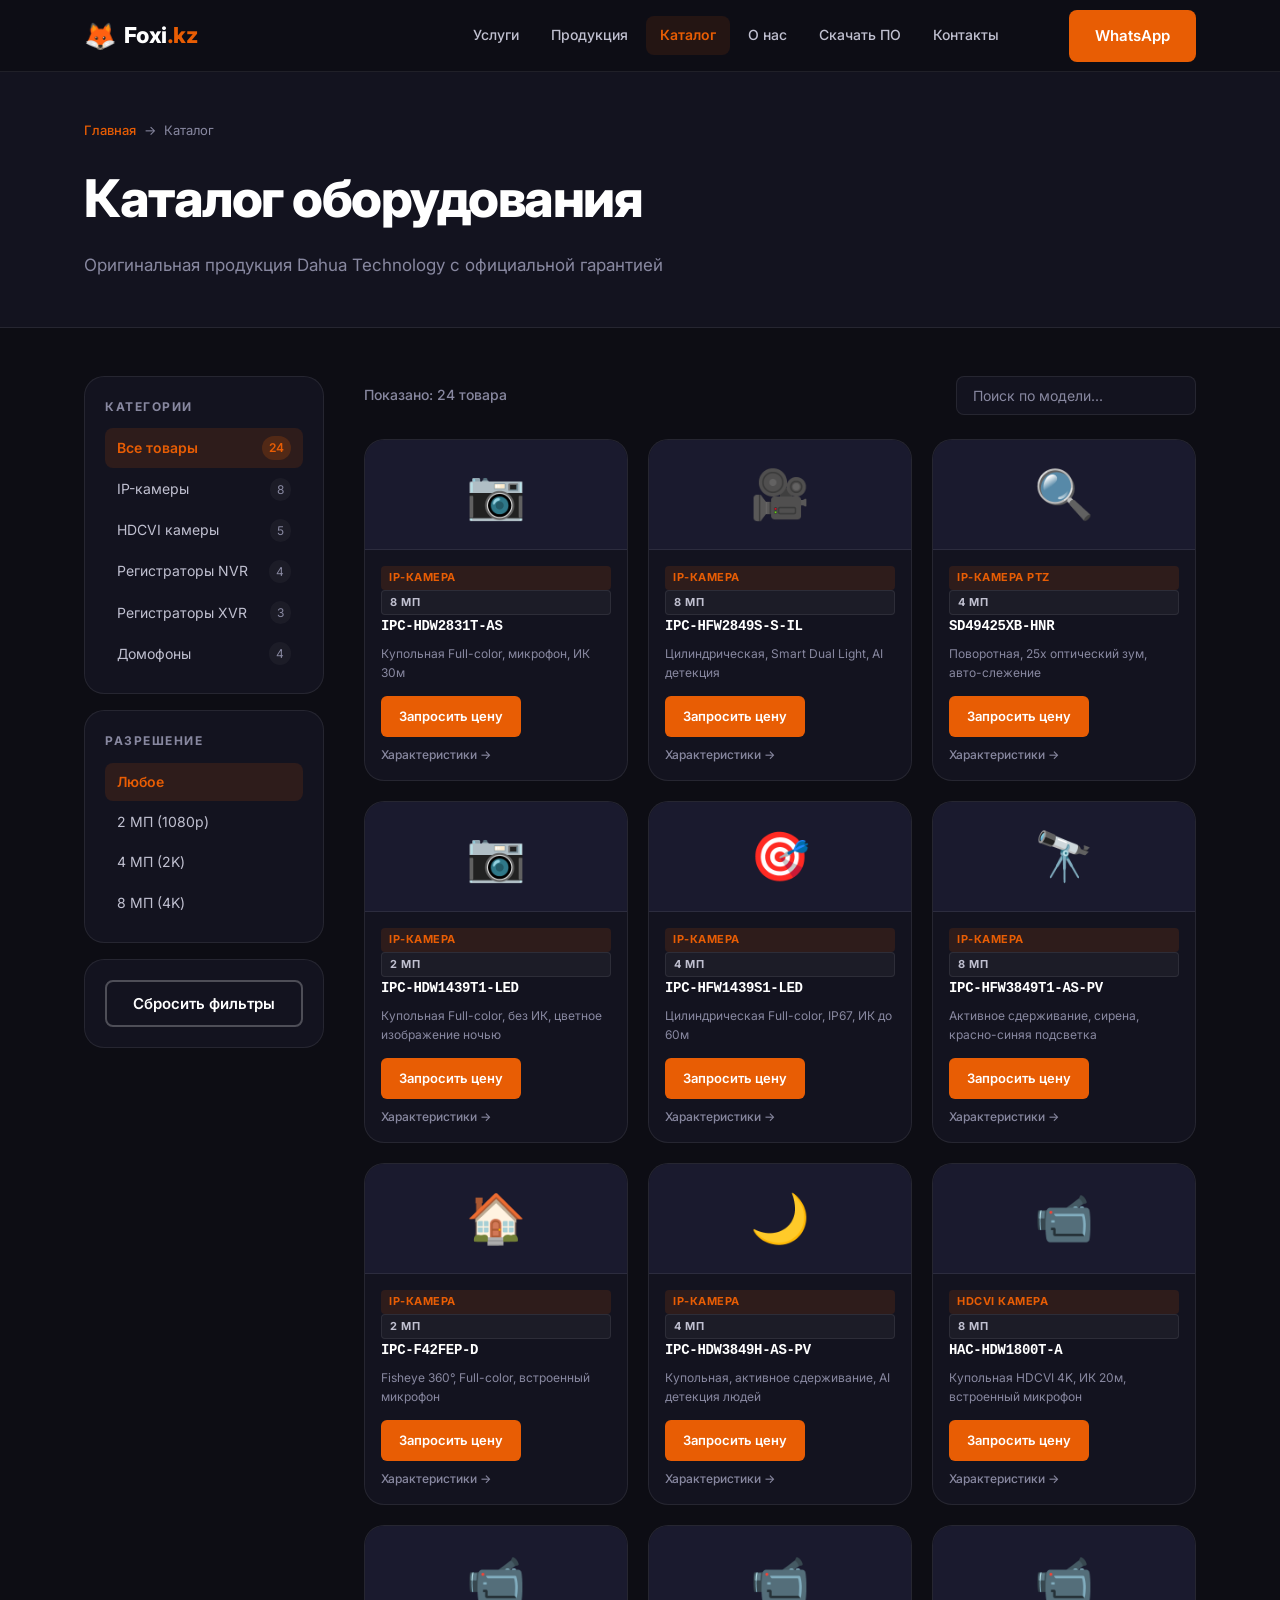
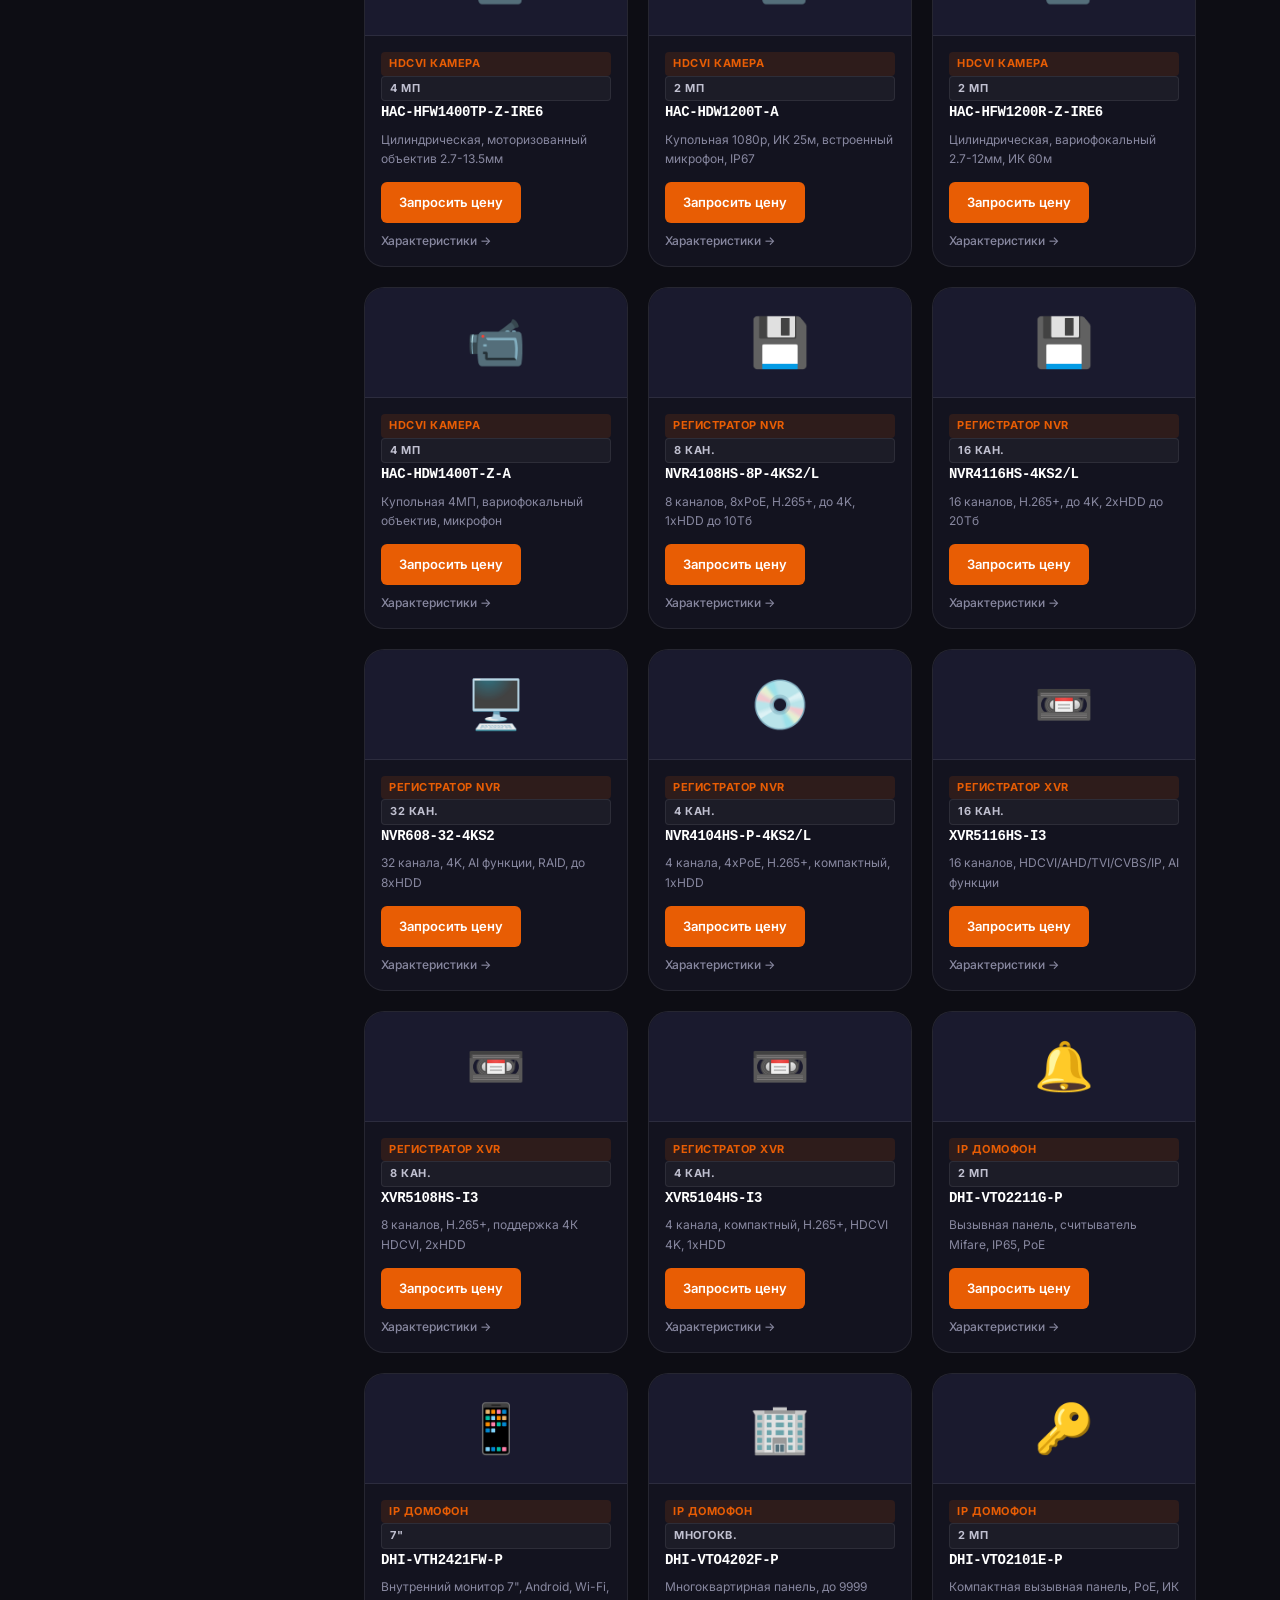
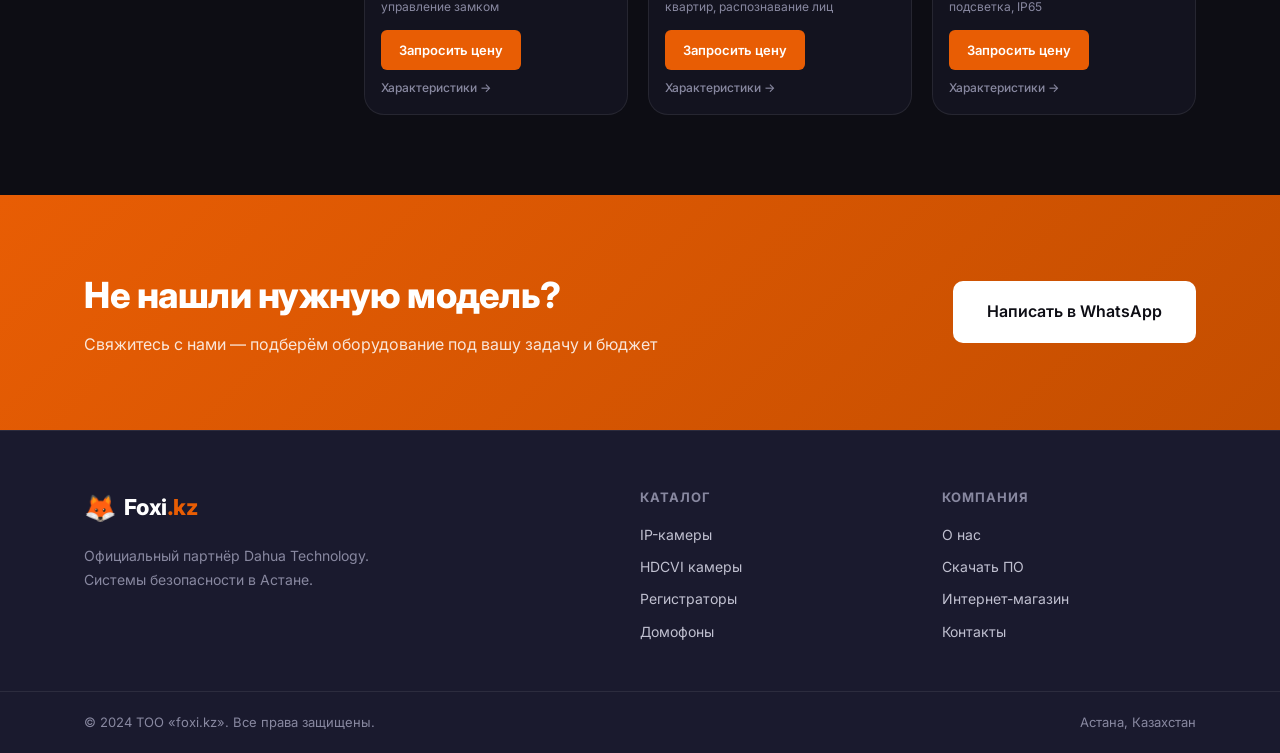
==== catalog.html @ 6236dc75 "Add catalog page with filters and search" ====
<!DOCTYPE html>
<html lang="ru">
<head>
  <meta charset="UTF-8" />
  <meta name="viewport" content="width=device-width, initial-scale=1.0" />
  <title>Каталог товаров — Foxi.kz</title>
  <meta name="description" content="Каталог оборудования Dahua: IP-камеры, видеорегистраторы, домофоны, аксессуары. Официальный партнёр в Астане." />
  <link rel="stylesheet" href="style.css" />
  <link rel="stylesheet" href="catalog.css" />
  <link rel="preconnect" href="https://fonts.googleapis.com" />
  <link href="https://fonts.googleapis.com/css2?family=Inter:wght@400;500;600;700;800&display=swap" rel="stylesheet" />
</head>
<body>

  <!-- HEADER -->
  <header class="header scrolled" id="header">
    <div class="container header__inner">
      <a href="index.html" class="logo">
        <span class="logo__icon">🦊</span>
        <span class="logo__text">Foxi<span>.kz</span></span>
      </a>
      <nav class="nav" id="nav">
        <a href="index.html#services">Услуги</a>
        <a href="index.html#products">Продукция</a>
        <a href="catalog.html" class="nav__catalog nav__active">Каталог</a>
        <a href="index.html#about">О нас</a>
        <a href="index.html#software">Скачать ПО</a>
        <a href="index.html#contacts">Контакты</a>
      </nav>
      <a href="https://wa.me/77000000000" class="btn btn--primary header__cta" target="_blank">WhatsApp</a>
      <button class="burger" id="burger" aria-label="Меню">
        <span></span><span></span><span></span>
      </button>
    </div>
  </header>

  <!-- PAGE HERO -->
  <section class="page-hero">
    <div class="container">
      <div class="breadcrumb">
        <a href="index.html">Главная</a>
        <span>→</span>
        <span>Каталог</span>
      </div>
      <h1>Каталог оборудования</h1>
      <p>Оригинальная продукция Dahua Technology с официальной гарантией</p>
    </div>
  </section>

  <!-- CATALOG -->
  <section class="catalog-section">
    <div class="container catalog-layout">

      <!-- SIDEBAR FILTERS -->
      <aside class="catalog-sidebar">
        <div class="filter-block">
          <h3>Категории</h3>
          <ul class="filter-list" id="categoryFilter">
            <li class="filter-item active" data-filter="all">Все товары <span>24</span></li>
            <li class="filter-item" data-filter="ip-camera">IP-камеры <span>8</span></li>
            <li class="filter-item" data-filter="hdcvi-camera">HDCVI камеры <span>5</span></li>
            <li class="filter-item" data-filter="nvr">Регистраторы NVR <span>4</span></li>
            <li class="filter-item" data-filter="xvr">Регистраторы XVR <span>3</span></li>
            <li class="filter-item" data-filter="intercom">Домофоны <span>4</span></li>
          </ul>
        </div>
        <div class="filter-block">
          <h3>Разрешение</h3>
          <ul class="filter-list" id="resFilter">
            <li class="filter-item active" data-res="all">Любое</li>
            <li class="filter-item" data-res="2mp">2 МП (1080p)</li>
            <li class="filter-item" data-res="4mp">4 МП (2K)</li>
            <li class="filter-item" data-res="8mp">8 МП (4K)</li>
          </ul>
        </div>
        <div class="filter-block">
          <button class="btn btn--outline btn--full" id="resetFilters">Сбросить фильтры</button>
        </div>
      </aside>

      <!-- PRODUCTS -->
      <div class="catalog-main">
        <div class="catalog-toolbar">
          <span class="catalog-count" id="catalogCount">Показано: 24 товара</span>
          <div class="catalog-search">
            <input type="text" id="searchInput" placeholder="Поиск по модели..." />
          </div>
        </div>

        <div class="catalog-grid" id="catalogGrid">

          <!-- IP CAMERAS -->
          <div class="cat-card" data-category="ip-camera" data-res="8mp">
            <div class="cat-card__img">📷</div>
            <div class="cat-card__body">
              <span class="cat-card__tag">IP-камера</span>
              <span class="cat-card__res">8 МП</span>
              <h4>IPC-HDW2831T-AS</h4>
              <p>Купольная Full-color, микрофон, ИК 30м</p>
              <div class="cat-card__footer">
                <a href="index.html#contacts" class="btn btn--sm btn--primary">Запросить цену</a>
                <a href="https://www.dahuasecurity.com" target="_blank" class="cat-card__spec">Характеристики →</a>
              </div>
            </div>
          </div>

          <div class="cat-card" data-category="ip-camera" data-res="8mp">
            <div class="cat-card__img">🎥</div>
            <div class="cat-card__body">
              <span class="cat-card__tag">IP-камера</span>
              <span class="cat-card__res">8 МП</span>
              <h4>IPC-HFW2849S-S-IL</h4>
              <p>Цилиндрическая, Smart Dual Light, AI детекция</p>
              <div class="cat-card__footer">
                <a href="index.html#contacts" class="btn btn--sm btn--primary">Запросить цену</a>
                <a href="https://www.dahuasecurity.com" target="_blank" class="cat-card__spec">Характеристики →</a>
              </div>
            </div>
          </div>

          <div class="cat-card" data-category="ip-camera" data-res="4mp">
            <div class="cat-card__img">🔍</div>
            <div class="cat-card__body">
              <span class="cat-card__tag">IP-камера PTZ</span>
              <span class="cat-card__res">4 МП</span>
              <h4>SD49425XB-HNR</h4>
              <p>Поворотная, 25x оптический зум, авто-слежение</p>
              <div class="cat-card__footer">
                <a href="index.html#contacts" class="btn btn--sm btn--primary">Запросить цену</a>
                <a href="https://www.dahuasecurity.com" target="_blank" class="cat-card__spec">Характеристики →</a>
              </div>
            </div>
          </div>

          <div class="cat-card" data-category="ip-camera" data-res="2mp">
            <div class="cat-card__img">📷</div>
            <div class="cat-card__body">
              <span class="cat-card__tag">IP-камера</span>
              <span class="cat-card__res">2 МП</span>
              <h4>IPC-HDW1439T1-LED</h4>
              <p>Купольная Full-color, без ИК, цветное изображение ночью</p>
              <div class="cat-card__footer">
                <a href="index.html#contacts" class="btn btn--sm btn--primary">Запросить цену</a>
                <a href="https://www.dahuasecurity.com" target="_blank" class="cat-card__spec">Характеристики →</a>
              </div>
            </div>
          </div>

          <div class="cat-card" data-category="ip-camera" data-res="4mp">
            <div class="cat-card__img">🎯</div>
            <div class="cat-card__body">
              <span class="cat-card__tag">IP-камера</span>
              <span class="cat-card__res">4 МП</span>
              <h4>IPC-HFW1439S1-LED</h4>
              <p>Цилиндрическая Full-color, IP67, ИК до 60м</p>
              <div class="cat-card__footer">
                <a href="index.html#contacts" class="btn btn--sm btn--primary">Запросить цену</a>
                <a href="https://www.dahuasecurity.com" target="_blank" class="cat-card__spec">Характеристики →</a>
              </div>
            </div>
          </div>

          <div class="cat-card" data-category="ip-camera" data-res="8mp">
            <div class="cat-card__img">🔭</div>
            <div class="cat-card__body">
              <span class="cat-card__tag">IP-камера</span>
              <span class="cat-card__res">8 МП</span>
              <h4>IPC-HFW3849T1-AS-PV</h4>
              <p>Активное сдерживание, сирена, красно-синяя подсветка</p>
              <div class="cat-card__footer">
                <a href="index.html#contacts" class="btn btn--sm btn--primary">Запросить цену</a>
                <a href="https://www.dahuasecurity.com" target="_blank" class="cat-card__spec">Характеристики →</a>
              </div>
            </div>
          </div>

          <div class="cat-card" data-category="ip-camera" data-res="2mp">
            <div class="cat-card__img">🏠</div>
            <div class="cat-card__body">
              <span class="cat-card__tag">IP-камера</span>
              <span class="cat-card__res">2 МП</span>
              <h4>IPC-F42FEP-D</h4>
              <p>Fisheye 360°, Full-color, встроенный микрофон</p>
              <div class="cat-card__footer">
                <a href="index.html#contacts" class="btn btn--sm btn--primary">Запросить цену</a>
                <a href="https://www.dahuasecurity.com" target="_blank" class="cat-card__spec">Характеристики →</a>
              </div>
            </div>
          </div>

          <div class="cat-card" data-category="ip-camera" data-res="4mp">
            <div class="cat-card__img">🌙</div>
            <div class="cat-card__body">
              <span class="cat-card__tag">IP-камера</span>
              <span class="cat-card__res">4 МП</span>
              <h4>IPC-HDW3849H-AS-PV</h4>
              <p>Купольная, активное сдерживание, AI детекция людей</p>
              <div class="cat-card__footer">
                <a href="index.html#contacts" class="btn btn--sm btn--primary">Запросить цену</a>
                <a href="https://www.dahuasecurity.com" target="_blank" class="cat-card__spec">Характеристики →</a>
              </div>
            </div>
          </div>

          <!-- HDCVI CAMERAS -->
          <div class="cat-card" data-category="hdcvi-camera" data-res="8mp">
            <div class="cat-card__img">📹</div>
            <div class="cat-card__body">
              <span class="cat-card__tag">HDCVI камера</span>
              <span class="cat-card__res">8 МП</span>
              <h4>HAC-HDW1800T-A</h4>
              <p>Купольная HDCVI 4K, ИК 20м, встроенный микрофон</p>
              <div class="cat-card__footer">
                <a href="index.html#contacts" class="btn btn--sm btn--primary">Запросить цену</a>
                <a href="https://www.dahuasecurity.com" target="_blank" class="cat-card__spec">Характеристики →</a>
              </div>
            </div>
          </div>

          <div class="cat-card" data-category="hdcvi-camera" data-res="4mp">
            <div class="cat-card__img">📹</div>
            <div class="cat-card__body">
              <span class="cat-card__tag">HDCVI камера</span>
              <span class="cat-card__res">4 МП</span>
              <h4>HAC-HFW1400TP-Z-IRE6</h4>
              <p>Цилиндрическая, моторизованный объектив 2.7-13.5мм</p>
              <div class="cat-card__footer">
                <a href="index.html#contacts" class="btn btn--sm btn--primary">Запросить цену</a>
                <a href="https://www.dahuasecurity.com" target="_blank" class="cat-card__spec">Характеристики →</a>
              </div>
            </div>
          </div>

          <div class="cat-card" data-category="hdcvi-camera" data-res="2mp">
            <div class="cat-card__img">📹</div>
            <div class="cat-card__body">
              <span class="cat-card__tag">HDCVI камера</span>
              <span class="cat-card__res">2 МП</span>
              <h4>HAC-HDW1200T-A</h4>
              <p>Купольная 1080p, ИК 25м, встроенный микрофон, IP67</p>
              <div class="cat-card__footer">
                <a href="index.html#contacts" class="btn btn--sm btn--primary">Запросить цену</a>
                <a href="https://www.dahuasecurity.com" target="_blank" class="cat-card__spec">Характеристики →</a>
              </div>
            </div>
          </div>

          <div class="cat-card" data-category="hdcvi-camera" data-res="2mp">
            <div class="cat-card__img">📹</div>
            <div class="cat-card__body">
              <span class="cat-card__tag">HDCVI камера</span>
              <span class="cat-card__res">2 МП</span>
              <h4>HAC-HFW1200R-Z-IRE6</h4>
              <p>Цилиндрическая, вариофокальный 2.7-12мм, ИК 60м</p>
              <div class="cat-card__footer">
                <a href="index.html#contacts" class="btn btn--sm btn--primary">Запросить цену</a>
                <a href="https://www.dahuasecurity.com" target="_blank" class="cat-card__spec">Характеристики →</a>
              </div>
            </div>
          </div>

          <div class="cat-card" data-category="hdcvi-camera" data-res="4mp">
            <div class="cat-card__img">📹</div>
            <div class="cat-card__body">
              <span class="cat-card__tag">HDCVI камера</span>
              <span class="cat-card__res">4 МП</span>
              <h4>HAC-HDW1400T-Z-A</h4>
              <p>Купольная 4МП, вариофокальный объектив, микрофон</p>
              <div class="cat-card__footer">
                <a href="index.html#contacts" class="btn btn--sm btn--primary">Запросить цену</a>
                <a href="https://www.dahuasecurity.com" target="_blank" class="cat-card__spec">Характеристики →</a>
              </div>
            </div>
          </div>

          <!-- NVR -->
          <div class="cat-card" data-category="nvr" data-res="all">
            <div class="cat-card__img">💾</div>
            <div class="cat-card__body">
              <span class="cat-card__tag">Регистратор NVR</span>
              <span class="cat-card__res">8 кан.</span>
              <h4>NVR4108HS-8P-4KS2/L</h4>
              <p>8 каналов, 8xPoE, H.265+, до 4K, 1xHDD до 10Тб</p>
              <div class="cat-card__footer">
                <a href="index.html#contacts" class="btn btn--sm btn--primary">Запросить цену</a>
                <a href="https://www.dahuasecurity.com" target="_blank" class="cat-card__spec">Характеристики →</a>
              </div>
            </div>
          </div>

          <div class="cat-card" data-category="nvr" data-res="all">
            <div class="cat-card__img">💾</div>
            <div class="cat-card__body">
              <span class="cat-card__tag">Регистратор NVR</span>
              <span class="cat-card__res">16 кан.</span>
              <h4>NVR4116HS-4KS2/L</h4>
              <p>16 каналов, H.265+, до 4K, 2xHDD до 20Тб</p>
              <div class="cat-card__footer">
                <a href="index.html#contacts" class="btn btn--sm btn--primary">Запросить цену</a>
                <a href="https://www.dahuasecurity.com" target="_blank" class="cat-card__spec">Характеристики →</a>
              </div>
            </div>
          </div>

          <div class="cat-card" data-category="nvr" data-res="all">
            <div class="cat-card__img">🖥️</div>
            <div class="cat-card__body">
              <span class="cat-card__tag">Регистратор NVR</span>
              <span class="cat-card__res">32 кан.</span>
              <h4>NVR608-32-4KS2</h4>
              <p>32 канала, 4K, AI функции, RAID, до 8xHDD</p>
              <div class="cat-card__footer">
                <a href="index.html#contacts" class="btn btn--sm btn--primary">Запросить цену</a>
                <a href="https://www.dahuasecurity.com" target="_blank" class="cat-card__spec">Характеристики →</a>
              </div>
            </div>
          </div>

          <div class="cat-card" data-category="nvr" data-res="all">
            <div class="cat-card__img">💿</div>
            <div class="cat-card__body">
              <span class="cat-card__tag">Регистратор NVR</span>
              <span class="cat-card__res">4 кан.</span>
              <h4>NVR4104HS-P-4KS2/L</h4>
              <p>4 канала, 4xPoE, H.265+, компактный, 1xHDD</p>
              <div class="cat-card__footer">
                <a href="index.html#contacts" class="btn btn--sm btn--primary">Запросить цену</a>
                <a href="https://www.dahuasecurity.com" target="_blank" class="cat-card__spec">Характеристики →</a>
              </div>
            </div>
          </div>

          <!-- XVR -->
          <div class="cat-card" data-category="xvr" data-res="all">
            <div class="cat-card__img">📼</div>
            <div class="cat-card__body">
              <span class="cat-card__tag">Регистратор XVR</span>
              <span class="cat-card__res">16 кан.</span>
              <h4>XVR5116HS-I3</h4>
              <p>16 каналов, HDCVI/AHD/TVI/CVBS/IP, AI функции</p>
              <div class="cat-card__footer">
                <a href="index.html#contacts" class="btn btn--sm btn--primary">Запросить цену</a>
                <a href="https://www.dahuasecurity.com" target="_blank" class="cat-card__spec">Характеристики →</a>
              </div>
            </div>
          </div>

          <div class="cat-card" data-category="xvr" data-res="all">
            <div class="cat-card__img">📼</div>
            <div class="cat-card__body">
              <span class="cat-card__tag">Регистратор XVR</span>
              <span class="cat-card__res">8 кан.</span>
              <h4>XVR5108HS-I3</h4>
              <p>8 каналов, H.265+, поддержка 4К HDCVI, 2xHDD</p>
              <div class="cat-card__footer">
                <a href="index.html#contacts" class="btn btn--sm btn--primary">Запросить цену</a>
                <a href="https://www.dahuasecurity.com" target="_blank" class="cat-card__spec">Характеристики →</a>
              </div>
            </div>
          </div>

          <div class="cat-card" data-category="xvr" data-res="all">
            <div class="cat-card__img">📼</div>
            <div class="cat-card__body">
              <span class="cat-card__tag">Регистратор XVR</span>
              <span class="cat-card__res">4 кан.</span>
              <h4>XVR5104HS-I3</h4>
              <p>4 канала, компактный, H.265+, HDCVI 4K, 1xHDD</p>
              <div class="cat-card__footer">
                <a href="index.html#contacts" class="btn btn--sm btn--primary">Запросить цену</a>
                <a href="https://www.dahuasecurity.com" target="_blank" class="cat-card__spec">Характеристики →</a>
              </div>
            </div>
          </div>

          <!-- INTERCOMS -->
          <div class="cat-card" data-category="intercom" data-res="all">
            <div class="cat-card__img">🔔</div>
            <div class="cat-card__body">
              <span class="cat-card__tag">IP Домофон</span>
              <span class="cat-card__res">2 МП</span>
              <h4>DHI-VTO2211G-P</h4>
              <p>Вызывная панель, считыватель Mifare, IP65, PoE</p>
              <div class="cat-card__footer">
                <a href="index.html#contacts" class="btn btn--sm btn--primary">Запросить цену</a>
                <a href="https://www.dahuasecurity.com" target="_blank" class="cat-card__spec">Характеристики →</a>
              </div>
            </div>
          </div>

          <div class="cat-card" data-category="intercom" data-res="all">
            <div class="cat-card__img">📱</div>
            <div class="cat-card__body">
              <span class="cat-card__tag">IP Домофон</span>
              <span class="cat-card__res">7"</span>
              <h4>DHI-VTH2421FW-P</h4>
              <p>Внутренний монитор 7", Android, Wi-Fi, управление замком</p>
              <div class="cat-card__footer">
                <a href="index.html#contacts" class="btn btn--sm btn--primary">Запросить цену</a>
                <a href="https://www.dahuasecurity.com" target="_blank" class="cat-card__spec">Характеристики →</a>
              </div>
            </div>
          </div>

          <div class="cat-card" data-category="intercom" data-res="all">
            <div class="cat-card__img">🏢</div>
            <div class="cat-card__body">
              <span class="cat-card__tag">IP Домофон</span>
              <span class="cat-card__res">Многокв.</span>
              <h4>DHI-VTO4202F-P</h4>
              <p>Многоквартирная панель, до 9999 квартир, распознавание лиц</p>
              <div class="cat-card__footer">
                <a href="index.html#contacts" class="btn btn--sm btn--primary">Запросить цену</a>
                <a href="https://www.dahuasecurity.com" target="_blank" class="cat-card__spec">Характеристики →</a>
              </div>
            </div>
          </div>

          <div class="cat-card" data-category="intercom" data-res="all">
            <div class="cat-card__img">🔑</div>
            <div class="cat-card__body">
              <span class="cat-card__tag">IP Домофон</span>
              <span class="cat-card__res">2 МП</span>
              <h4>DHI-VTO2101E-P</h4>
              <p>Компактная вызывная панель, PoE, ИК подсветка, IP65</p>
              <div class="cat-card__footer">
                <a href="index.html#contacts" class="btn btn--sm btn--primary">Запросить цену</a>
                <a href="https://www.dahuasecurity.com" target="_blank" class="cat-card__spec">Характеристики →</a>
              </div>
            </div>
          </div>

        </div>

        <!-- EMPTY STATE -->
        <div class="catalog-empty hidden" id="catalogEmpty">
          <div>🔍</div>
          <h3>Ничего не найдено</h3>
          <p>Попробуйте изменить фильтры или поисковый запрос</p>
          <button class="btn btn--outline" id="resetFilters2">Сбросить фильтры</button>
        </div>

      </div>
    </div>
  </section>

  <!-- CTA -->
  <section class="cta-banner">
    <div class="container cta-banner__inner">
      <div>
        <h2>Не нашли нужную модель?</h2>
        <p>Свяжитесь с нами — подберём оборудование под вашу задачу и бюджет</p>
      </div>
      <a href="https://wa.me/77000000000" target="_blank" class="btn btn--white btn--lg">Написать в WhatsApp</a>
    </div>
  </section>

  <!-- FOOTER -->
  <footer class="footer">
    <div class="container footer__inner">
      <div class="footer__brand">
        <a href="index.html" class="logo">
          <span class="logo__icon">🦊</span>
          <span class="logo__text">Foxi<span>.kz</span></span>
        </a>
        <p>Официальный партнёр Dahua Technology.<br />Системы безопасности в Астане.</p>
      </div>
      <div class="footer__links">
        <strong>Каталог</strong>
        <a href="catalog.html">IP-камеры</a>
        <a href="catalog.html">HDCVI камеры</a>
        <a href="catalog.html">Регистраторы</a>
        <a href="catalog.html">Домофоны</a>
      </div>
      <div class="footer__links">
        <strong>Компания</strong>
        <a href="index.html#about">О нас</a>
        <a href="index.html#software">Скачать ПО</a>
        <a href="https://foxy.kz" target="_blank">Интернет-магазин</a>
        <a href="index.html#contacts">Контакты</a>
      </div>
    </div>
    <div class="footer__bottom">
      <div class="container">
        <span>© 2024 ТОО «foxi.kz». Все права защищены.</span>
        <span>Астана, Казахстан</span>
      </div>
    </div>
  </footer>

  <script src="script.js"></script>
  <script src="catalog.js"></script>
</body>
</html>
---- style.css ----
/* ============================================
   FOXI.KZ — Modern Security Company Website
   ============================================ */

:root {
  --primary: #e85d04;
  --primary-dark: #c44e00;
  --primary-light: #ff7b2b;
  --dark: #0d0d14;
  --dark-2: #13131f;
  --dark-3: #1a1a2e;
  --dark-4: #222236;
  --gray-1: #8888a0;
  --gray-2: #c0c0d0;
  --white: #ffffff;
  --surface: rgba(255,255,255,0.04);
  --surface-hover: rgba(255,255,255,0.07);
  --border: rgba(255,255,255,0.08);
  --radius: 12px;
  --radius-lg: 20px;
  --shadow: 0 4px 24px rgba(0,0,0,0.4);
  --shadow-card: 0 2px 12px rgba(0,0,0,0.3);
  --transition: 0.25s ease;
  --font: 'Inter', -apple-system, BlinkMacSystemFont, sans-serif;
  --max-width: 1160px;
  --header-h: 72px;
}

*, *::before, *::after { box-sizing: border-box; margin: 0; padding: 0; }

html { scroll-behavior: smooth; font-size: 16px; }

body {
  font-family: var(--font);
  background: var(--dark);
  color: var(--white);
  line-height: 1.6;
  -webkit-font-smoothing: antialiased;
}

a { color: inherit; text-decoration: none; }
img { max-width: 100%; display: block; }
ul { list-style: none; }
input, textarea, select, button { font-family: inherit; }

.container {
  max-width: var(--max-width);
  margin: 0 auto;
  padding: 0 24px;
}

.hidden { display: none !important; }

/* ---- BUTTONS ---- */
.btn {
  display: inline-flex;
  align-items: center;
  justify-content: center;
  gap: 8px;
  padding: 12px 24px;
  border-radius: 8px;
  font-weight: 600;
  font-size: 15px;
  cursor: pointer;
  border: 2px solid transparent;
  transition: all var(--transition);
  white-space: nowrap;
}
.btn--primary {
  background: var(--primary);
  color: var(--white);
}
.btn--primary:hover {
  background: var(--primary-dark);
  transform: translateY(-1px);
  box-shadow: 0 8px 24px rgba(232,93,4,0.35);
}
.btn--outline {
  background: transparent;
  border-color: rgba(255,255,255,0.25);
  color: var(--white);
}
.btn--outline:hover {
  border-color: var(--primary);
  color: var(--primary);
}
.btn--white {
  background: var(--white);
  color: var(--dark);
}
.btn--white:hover {
  background: #f0f0f0;
  transform: translateY(-1px);
}
.btn--lg { padding: 16px 32px; font-size: 16px; border-radius: 10px; }
.btn--sm { padding: 8px 16px; font-size: 13px; border-radius: 6px; }
.btn--full { width: 100%; }

/* ---- HEADER ---- */
.header {
  position: fixed;
  top: 0; left: 0; right: 0;
  height: var(--header-h);
  z-index: 100;
  background: rgba(13,13,20,0.85);
  backdrop-filter: blur(16px);
  -webkit-backdrop-filter: blur(16px);
  border-bottom: 1px solid var(--border);
  transition: background var(--transition);
}
.header.scrolled {
  background: rgba(13,13,20,0.97);
}
.header__inner {
  height: 100%;
  display: flex;
  align-items: center;
  gap: 40px;
}
.logo {
  display: flex;
  align-items: center;
  gap: 8px;
  font-size: 22px;
  font-weight: 800;
  letter-spacing: -0.5px;
  flex-shrink: 0;
}
.logo__icon { font-size: 26px; }
.logo__text span { color: var(--primary); }

.nav {
  display: flex;
  align-items: center;
  gap: 4px;
  margin-left: auto;
}
.nav a {
  padding: 8px 14px;
  border-radius: 8px;
  font-size: 14px;
  font-weight: 500;
  color: var(--gray-2);
  transition: all var(--transition);
}
.nav a:hover {
  color: var(--white);
  background: var(--surface);
}
.header__cta { margin-left: 16px; }

.burger {
  display: none;
  flex-direction: column;
  gap: 5px;
  background: none;
  border: none;
  cursor: pointer;
  padding: 4px;
  margin-left: auto;
}
.burger span {
  display: block;
  width: 24px; height: 2px;
  background: var(--white);
  border-radius: 2px;
  transition: all var(--transition);
}

/* ---- HERO ---- */
.hero {
  position: relative;
  min-height: 100vh;
  display: flex;
  align-items: center;
  padding-top: var(--header-h);
  overflow: hidden;
}
.hero__bg {
  position: absolute;
  inset: 0;
  background:
    radial-gradient(ellipse 70% 60% at 70% 40%, rgba(232,93,4,0.12) 0%, transparent 70%),
    radial-gradient(ellipse 50% 50% at 20% 80%, rgba(20,20,50,0.8) 0%, transparent 60%),
    linear-gradient(135deg, #0d0d14 0%, #13131f 50%, #1a1828 100%);
}
/* Animated grid pattern */
.hero__bg::after {
  content: '';
  position: absolute;
  inset: 0;
  background-image:
    linear-gradient(rgba(255,255,255,0.03) 1px, transparent 1px),
    linear-gradient(90deg, rgba(255,255,255,0.03) 1px, transparent 1px);
  background-size: 60px 60px;
}
.hero__inner {
  position: relative;
  z-index: 1;
  padding-top: 80px;
  padding-bottom: 120px;
}
.hero__badge {
  display: inline-flex;
  align-items: center;
  gap: 8px;
  padding: 6px 16px;
  background: rgba(232,93,4,0.15);
  border: 1px solid rgba(232,93,4,0.3);
  border-radius: 100px;
  font-size: 13px;
  font-weight: 600;
  color: var(--primary-light);
  margin-bottom: 28px;
  letter-spacing: 0.3px;
}
.hero__badge::before {
  content: '';
  width: 6px; height: 6px;
  background: var(--primary);
  border-radius: 50%;
  animation: pulse 2s infinite;
}
@keyframes pulse {
  0%, 100% { opacity: 1; transform: scale(1); }
  50% { opacity: 0.5; transform: scale(1.4); }
}
.hero__title {
  font-size: clamp(40px, 6vw, 72px);
  font-weight: 800;
  line-height: 1.1;
  letter-spacing: -2px;
  margin-bottom: 24px;
  max-width: 700px;
}
.hero__title span {
  background: linear-gradient(135deg, var(--primary) 0%, var(--primary-light) 100%);
  -webkit-background-clip: text;
  -webkit-text-fill-color: transparent;
  background-clip: text;
}
.hero__desc {
  font-size: 18px;
  color: var(--gray-2);
  max-width: 520px;
  margin-bottom: 40px;
  line-height: 1.7;
}
.hero__actions {
  display: flex;
  align-items: center;
  gap: 16px;
  margin-bottom: 60px;
  flex-wrap: wrap;
}
.hero__stats {
  display: flex;
  gap: 48px;
  flex-wrap: wrap;
}
.stat__num {
  font-size: 36px;
  font-weight: 800;
  color: var(--white);
  letter-spacing: -1px;
}
.stat__label {
  font-size: 13px;
  color: var(--gray-1);
  font-weight: 500;
  margin-top: 4px;
}
.hero__scroll {
  position: absolute;
  bottom: 40px;
  left: 50%;
  transform: translateX(-50%);
}
.hero__scroll-line {
  width: 1px; height: 50px;
  background: linear-gradient(to bottom, transparent, rgba(255,255,255,0.3));
  margin: 0 auto;
  animation: scrollAnim 2s infinite;
}
@keyframes scrollAnim {
  0% { transform: scaleY(0); transform-origin: top; }
  50% { transform: scaleY(1); transform-origin: top; }
  51% { transform: scaleY(1); transform-origin: bottom; }
  100% { transform: scaleY(0); transform-origin: bottom; }
}

/* ---- PARTNERS STRIP ---- */
.partners-strip {
  background: var(--dark-2);
  border-top: 1px solid var(--border);
  border-bottom: 1px solid var(--border);
  padding: 20px 0;
}
.partners-strip .container {
  display: flex;
  align-items: center;
  gap: 32px;
  flex-wrap: wrap;
}
.partners-strip span {
  font-size: 13px;
  color: var(--gray-1);
  font-weight: 500;
  white-space: nowrap;
}
.partners-strip img {
  opacity: 0.6;
  filter: grayscale(100%);
  transition: all var(--transition);
  height: 32px;
  width: auto;
  border-radius: 4px;
}
.partners-strip img:hover {
  opacity: 1;
  filter: none;
}

/* ---- SECTIONS ---- */
.section {
  padding: 96px 0;
}
.section__header {
  text-align: center;
  margin-bottom: 56px;
}
.section__tag {
  display: inline-block;
  font-size: 12px;
  font-weight: 700;
  text-transform: uppercase;
  letter-spacing: 2px;
  color: var(--primary);
  margin-bottom: 12px;
}
.section__title {
  font-size: clamp(28px, 4vw, 44px);
  font-weight: 800;
  letter-spacing: -1px;
  line-height: 1.2;
  margin-bottom: 16px;
}
.section__desc {
  font-size: 17px;
  color: var(--gray-1);
  max-width: 500px;
  margin: 0 auto;
}

/* ---- SERVICES ---- */
.services { background: var(--dark); }
.services__grid {
  display: grid;
  grid-template-columns: repeat(3, 1fr);
  gap: 24px;
}
.service-card {
  position: relative;
  background: var(--dark-2);
  border: 1px solid var(--border);
  border-radius: var(--radius-lg);
  padding: 32px;
  transition: all var(--transition);
  overflow: hidden;
}
.service-card::before {
  content: '';
  position: absolute;
  inset: 0;
  background: linear-gradient(135deg, rgba(232,93,4,0.06) 0%, transparent 60%);
  opacity: 0;
  transition: opacity var(--transition);
}
.service-card:hover {
  border-color: rgba(232,93,4,0.3);
  transform: translateY(-4px);
  box-shadow: 0 16px 40px rgba(0,0,0,0.3);
}
.service-card:hover::before { opacity: 1; }
.service-card--featured {
  border-color: rgba(232,93,4,0.4);
  background: linear-gradient(135deg, rgba(232,93,4,0.08) 0%, var(--dark-2) 60%);
}
.service-card__badge {
  position: absolute;
  top: 20px; right: 20px;
  background: var(--primary);
  color: var(--white);
  font-size: 11px;
  font-weight: 700;
  text-transform: uppercase;
  letter-spacing: 1px;
  padding: 4px 10px;
  border-radius: 100px;
}
.service-card__icon {
  width: 52px; height: 52px;
  color: var(--primary);
  margin-bottom: 20px;
}
.service-card h3 {
  font-size: 20px;
  font-weight: 700;
  margin-bottom: 12px;
  letter-spacing: -0.3px;
}
.service-card p {
  font-size: 14px;
  color: var(--gray-1);
  line-height: 1.7;
  margin-bottom: 20px;
}
.service-card__features {
  margin-bottom: 24px;
}
.service-card__features li {
  font-size: 13px;
  color: var(--gray-2);
  padding: 5px 0;
  padding-left: 16px;
  position: relative;
}
.service-card__features li::before {
  content: '→';
  position: absolute;
  left: 0;
  color: var(--primary);
  font-size: 11px;
  top: 6px;
}
.service-card__link {
  font-size: 13px;
  font-weight: 600;
  color: var(--primary);
  transition: gap var(--transition);
}
.service-card__link:hover { text-decoration: underline; }

/* ---- PROCESS ---- */
.process {
  background: var(--dark-2);
  border-top: 1px solid var(--border);
  border-bottom: 1px solid var(--border);
}
.process__steps {
  display: flex;
  align-items: flex-start;
  gap: 16px;
}
.process__step {
  flex: 1;
  text-align: center;
  padding: 32px 24px;
  background: var(--surface);
  border: 1px solid var(--border);
  border-radius: var(--radius-lg);
  transition: all var(--transition);
}
.process__step:hover {
  border-color: rgba(232,93,4,0.3);
  background: rgba(232,93,4,0.04);
}
.process__num {
  font-size: 48px;
  font-weight: 900;
  color: rgba(232,93,4,0.2);
  line-height: 1;
  margin-bottom: 12px;
  letter-spacing: -2px;
}
.process__step h4 {
  font-size: 17px;
  font-weight: 700;
  margin-bottom: 8px;
}
.process__step p {
  font-size: 13px;
  color: var(--gray-1);
  line-height: 1.6;
}
.process__arrow {
  font-size: 24px;
  color: var(--gray-1);
  flex-shrink: 0;
  padding-top: 40px;
}

/* ---- PRODUCTS ---- */
.products { background: var(--dark); }
.products__tabs {
  display: flex;
  justify-content: center;
  gap: 8px;
  margin-bottom: 40px;
}
.tab {
  padding: 10px 24px;
  border-radius: 100px;
  border: 1px solid var(--border);
  background: transparent;
  color: var(--gray-1);
  font-size: 14px;
  font-weight: 600;
  cursor: pointer;
  transition: all var(--transition);
}
.tab:hover {
  border-color: rgba(232,93,4,0.4);
  color: var(--white);
}
.tab--active {
  background: var(--primary);
  border-color: var(--primary);
  color: var(--white);
}
.products__grid {
  display: grid;
  grid-template-columns: repeat(3, 1fr);
  gap: 24px;
}
.product-card {
  background: var(--dark-2);
  border: 1px solid var(--border);
  border-radius: var(--radius-lg);
  overflow: hidden;
  transition: all var(--transition);
}
.product-card:hover {
  border-color: rgba(232,93,4,0.3);
  transform: translateY(-4px);
  box-shadow: var(--shadow);
}
.product-card__img {
  background: var(--dark-3);
  height: 140px;
  display: flex;
  align-items: center;
  justify-content: center;
  font-size: 56px;
  border-bottom: 1px solid var(--border);
}
.product-card__body {
  padding: 24px;
}
.product-card__tag {
  display: inline-block;
  font-size: 11px;
  font-weight: 700;
  text-transform: uppercase;
  letter-spacing: 1px;
  color: var(--primary);
  background: rgba(232,93,4,0.12);
  padding: 3px 8px;
  border-radius: 4px;
  margin-bottom: 10px;
}
.product-card h4 {
  font-size: 16px;
  font-weight: 700;
  margin-bottom: 8px;
  font-family: monospace;
  letter-spacing: -0.3px;
}
.product-card p {
  font-size: 13px;
  color: var(--gray-1);
  line-height: 1.6;
  margin-bottom: 16px;
}

/* ---- ABOUT ---- */
.about { background: var(--dark-2); }
.about__inner {
  display: grid;
  grid-template-columns: 1fr 1fr;
  gap: 80px;
  align-items: center;
}
.about__content .section__tag { text-align: left; }
.about__content .section__title { text-align: left; margin-bottom: 20px; }
.about__content p {
  font-size: 16px;
  color: var(--gray-1);
  line-height: 1.8;
  margin-bottom: 16px;
}
.about__values {
  margin-top: 32px;
  display: flex;
  flex-direction: column;
  gap: 20px;
}
.about__value {
  display: flex;
  align-items: flex-start;
  gap: 16px;
}
.about__value > span {
  width: 28px; height: 28px;
  background: rgba(232,93,4,0.15);
  border-radius: 50%;
  display: flex;
  align-items: center;
  justify-content: center;
  font-size: 13px;
  font-weight: 700;
  color: var(--primary);
  flex-shrink: 0;
}
.about__value strong {
  font-size: 15px;
  font-weight: 700;
  display: block;
  margin-bottom: 4px;
}
.about__value p {
  font-size: 13px;
  color: var(--gray-1);
  margin: 0;
}
.about__visual {
  position: relative;
  min-height: 360px;
}
.about__bg-shape {
  position: absolute;
  top: 50%; left: 50%;
  transform: translate(-50%,-50%);
  width: 300px; height: 300px;
  background: radial-gradient(circle, rgba(232,93,4,0.15) 0%, transparent 70%);
  border-radius: 50%;
}
.about__card {
  position: absolute;
  display: flex;
  align-items: center;
  gap: 14px;
  background: var(--dark-3);
  border: 1px solid var(--border);
  border-radius: var(--radius);
  padding: 16px 20px;
  box-shadow: var(--shadow);
  animation: float 6s ease-in-out infinite;
}
.about__card strong { font-size: 15px; font-weight: 700; display: block; }
.about__card span { font-size: 12px; color: var(--gray-1); }
.about__card__icon { font-size: 28px; }
.about__card--1 { top: 10%; left: 5%; animation-delay: 0s; }
.about__card--2 { top: 45%; right: 0%; animation-delay: 2s; }
.about__card--3 { bottom: 10%; left: 15%; animation-delay: 4s; }
@keyframes float {
  0%, 100% { transform: translateY(0); }
  50% { transform: translateY(-8px); }
}

/* ---- SOFTWARE ---- */
.software { background: var(--dark); }
.software__grid {
  display: grid;
  grid-template-columns: repeat(2, 1fr);
  gap: 20px;
  margin-bottom: 32px;
}
.software-card {
  display: flex;
  align-items: center;
  gap: 20px;
  background: var(--dark-2);
  border: 1px solid var(--border);
  border-radius: var(--radius-lg);
  padding: 24px 28px;
  transition: all var(--transition);
}
.software-card:hover {
  border-color: rgba(232,93,4,0.3);
}
.software-card__icon {
  font-size: 40px;
  flex-shrink: 0;
}
.software-card__body { flex: 1; }
.software-card h4 {
  font-size: 17px;
  font-weight: 700;
  margin-bottom: 4px;
}
.software-card p {
  font-size: 13px;
  color: var(--gray-1);
  margin-bottom: 10px;
}
.software-card__badges {
  display: flex;
  gap: 6px;
  flex-wrap: wrap;
}
.software-card__badges span {
  font-size: 11px;
  font-weight: 600;
  padding: 2px 8px;
  border-radius: 4px;
  background: var(--surface);
  border: 1px solid var(--border);
  color: var(--gray-2);
}
.software__note {
  text-align: center;
  font-size: 14px;
  color: var(--gray-1);
}
.software__note a {
  color: var(--primary);
  font-weight: 600;
}
.software__note a:hover { text-decoration: underline; }

/* ---- CTA BANNER ---- */
.cta-banner {
  background: linear-gradient(135deg, var(--primary) 0%, var(--primary-dark) 100%);
  padding: 72px 0;
}
.cta-banner__inner {
  display: flex;
  align-items: center;
  justify-content: space-between;
  gap: 40px;
  flex-wrap: wrap;
}
.cta-banner h2 {
  font-size: clamp(24px, 3vw, 36px);
  font-weight: 800;
  letter-spacing: -0.5px;
  margin-bottom: 8px;
}
.cta-banner p {
  font-size: 16px;
  opacity: 0.85;
}

/* ---- CONTACTS ---- */
.contacts { background: var(--dark-2); }
.contacts__inner {
  display: grid;
  grid-template-columns: 1fr 1.4fr;
  gap: 64px;
  align-items: start;
}
.contact-item {
  display: flex;
  align-items: flex-start;
  gap: 16px;
  margin-bottom: 28px;
}
.contact-item__icon {
  font-size: 22px;
  width: 44px; height: 44px;
  background: var(--surface);
  border: 1px solid var(--border);
  border-radius: 10px;
  display: flex;
  align-items: center;
  justify-content: center;
  flex-shrink: 0;
}
.contact-item strong {
  font-size: 13px;
  font-weight: 700;
  text-transform: uppercase;
  letter-spacing: 0.5px;
  color: var(--gray-1);
  display: block;
  margin-bottom: 4px;
}
.contact-item p, .contact-item a {
  font-size: 16px;
  font-weight: 500;
}
.contact-item a:hover { color: var(--primary); }
.contacts__social {
  display: flex;
  gap: 12px;
  margin-top: 32px;
}
.social-btn {
  width: 44px; height: 44px;
  border-radius: 10px;
  background: var(--surface);
  border: 1px solid var(--border);
  display: flex;
  align-items: center;
  justify-content: center;
  transition: all var(--transition);
}
.social-btn svg { width: 18px; height: 18px; }
.social-btn:hover {
  background: var(--primary);
  border-color: var(--primary);
  transform: translateY(-2px);
}
.contacts__form {
  background: var(--dark-3);
  border: 1px solid var(--border);
  border-radius: var(--radius-lg);
  padding: 40px;
}
.contacts__form h3 {
  font-size: 22px;
  font-weight: 800;
  margin-bottom: 28px;
}
.form-group {
  margin-bottom: 20px;
}
.form-group label {
  display: block;
  font-size: 13px;
  font-weight: 600;
  color: var(--gray-2);
  margin-bottom: 8px;
}
.form-group input,
.form-group select,
.form-group textarea {
  width: 100%;
  background: var(--surface);
  border: 1px solid var(--border);
  border-radius: 8px;
  padding: 12px 16px;
  font-size: 15px;
  color: var(--white);
  outline: none;
  transition: border-color var(--transition);
  appearance: none;
}
.form-group input:focus,
.form-group select:focus,
.form-group textarea:focus {
  border-color: var(--primary);
  background: rgba(232,93,4,0.04);
}
.form-group input::placeholder,
.form-group textarea::placeholder {
  color: var(--gray-1);
}
.form-group select option {
  background: var(--dark-3);
  color: var(--white);
}
.form-group textarea { resize: vertical; min-height: 88px; }
.form__note {
  text-align: center;
  font-size: 12px;
  color: var(--gray-1);
  margin-top: 12px;
}

/* ---- FOOTER ---- */
.footer {
  background: var(--dark-3);
  border-top: 1px solid var(--border);
  padding-top: 56px;
}
.footer__inner {
  display: grid;
  grid-template-columns: 2fr 1fr 1fr;
  gap: 48px;
  padding-bottom: 48px;
}
.footer__brand p {
  font-size: 14px;
  color: var(--gray-1);
  margin-top: 16px;
  line-height: 1.7;
}
.footer__links {
  display: flex;
  flex-direction: column;
  gap: 10px;
}
.footer__links strong {
  font-size: 13px;
  font-weight: 700;
  text-transform: uppercase;
  letter-spacing: 1px;
  color: var(--gray-1);
  margin-bottom: 6px;
}
.footer__links a {
  font-size: 14px;
  color: var(--gray-2);
  transition: color var(--transition);
}
.footer__links a:hover { color: var(--primary); }
.footer__bottom {
  border-top: 1px solid var(--border);
  padding: 20px 0;
}
.footer__bottom .container {
  display: flex;
  justify-content: space-between;
  align-items: center;
  flex-wrap: wrap;
  gap: 8px;
}
.footer__bottom span {
  font-size: 13px;
  color: var(--gray-1);
}

/* ---- MOBILE ---- */
@media (max-width: 1024px) {
  .services__grid { grid-template-columns: repeat(2, 1fr); }
  .about__inner { grid-template-columns: 1fr; gap: 48px; }
  .about__visual { min-height: 280px; }
}

@media (max-width: 768px) {
  :root { --header-h: 64px; }

  .nav { display: none; flex-direction: column; position: fixed; top: var(--header-h); left: 0; right: 0; bottom: 0; background: rgba(13,13,20,0.97); padding: 40px 24px; gap: 8px; z-index: 99; }
  .nav.open { display: flex; }
  .nav a { font-size: 20px; padding: 14px; }
  .header__cta { display: none; }
  .burger { display: flex; }

  .section { padding: 64px 0; }
  .section__header { margin-bottom: 40px; }

  .services__grid { grid-template-columns: 1fr; }
  .products__grid { grid-template-columns: 1fr; }
  .software__grid { grid-template-columns: 1fr; }
  .process__steps { flex-direction: column; }
  .process__arrow { display: none; }
  .contacts__inner { grid-template-columns: 1fr; gap: 40px; }
  .footer__inner { grid-template-columns: 1fr; gap: 32px; }
  .cta-banner__inner { flex-direction: column; text-align: center; }
  .hero__stats { gap: 32px; }
  .hero__actions { flex-direction: column; align-items: flex-start; }
  .partners-strip .container { gap: 16px; }
  .contacts__form { padding: 28px 20px; }
}

@media (max-width: 480px) {
  .products__tabs { flex-wrap: wrap; }
  .hero__title { letter-spacing: -1px; }
  .about__card { display: none; }
  .about__card--1 { display: flex; top: 0; left: 0; position: relative; margin-bottom: 12px; }
}

/* ---- ANIMATIONS ---- */
@keyframes fadeInUp {
  from { opacity: 0; transform: translateY(20px); }
  to { opacity: 1; transform: translateY(0); }
}
.animate-in {
  animation: fadeInUp 0.5s ease forwards;
}

/* ---- SCROLLBAR ---- */
::-webkit-scrollbar { width: 6px; }
::-webkit-scrollbar-track { background: var(--dark); }
::-webkit-scrollbar-thumb { background: var(--dark-4); border-radius: 3px; }
::-webkit-scrollbar-thumb:hover { background: var(--gray-1); }
---- catalog.css ----
/* ============================================
   CATALOG PAGE STYLES
   ============================================ */

/* PAGE HERO */
.page-hero {
  background: var(--dark-2);
  border-bottom: 1px solid var(--border);
  padding: 120px 0 48px;
}
.breadcrumb {
  display: flex;
  align-items: center;
  gap: 8px;
  font-size: 13px;
  color: var(--gray-1);
  margin-bottom: 16px;
}
.breadcrumb a {
  color: var(--primary);
  font-weight: 500;
}
.breadcrumb a:hover { text-decoration: underline; }
.page-hero h1 {
  font-size: clamp(32px, 5vw, 52px);
  font-weight: 800;
  letter-spacing: -1.5px;
  margin-bottom: 12px;
}
.page-hero p {
  font-size: 17px;
  color: var(--gray-1);
}

/* CATALOG LAYOUT */
.catalog-section {
  padding: 48px 0 80px;
  background: var(--dark);
}
.catalog-layout {
  display: grid;
  grid-template-columns: 240px 1fr;
  gap: 40px;
  align-items: start;
}

/* SIDEBAR */
.catalog-sidebar {
  position: sticky;
  top: calc(var(--header-h) + 20px);
}
.filter-block {
  background: var(--dark-2);
  border: 1px solid var(--border);
  border-radius: var(--radius-lg);
  padding: 20px;
  margin-bottom: 16px;
}
.filter-block h3 {
  font-size: 12px;
  font-weight: 700;
  text-transform: uppercase;
  letter-spacing: 1.5px;
  color: var(--gray-1);
  margin-bottom: 12px;
}
.filter-list { display: flex; flex-direction: column; gap: 2px; }
.filter-item {
  display: flex;
  justify-content: space-between;
  align-items: center;
  padding: 8px 12px;
  border-radius: 8px;
  font-size: 14px;
  color: var(--gray-2);
  cursor: pointer;
  transition: all var(--transition);
  user-select: none;
}
.filter-item:hover {
  background: var(--surface);
  color: var(--white);
}
.filter-item.active {
  background: rgba(232,93,4,0.12);
  color: var(--primary);
  font-weight: 600;
}
.filter-item span {
  font-size: 12px;
  background: var(--surface);
  padding: 2px 7px;
  border-radius: 100px;
  color: var(--gray-1);
}
.filter-item.active span {
  background: rgba(232,93,4,0.2);
  color: var(--primary);
}

/* TOOLBAR */
.catalog-toolbar {
  display: flex;
  align-items: center;
  justify-content: space-between;
  gap: 16px;
  margin-bottom: 24px;
  flex-wrap: wrap;
}
.catalog-count {
  font-size: 14px;
  color: var(--gray-1);
  font-weight: 500;
}
.catalog-search input {
  background: var(--dark-2);
  border: 1px solid var(--border);
  border-radius: 8px;
  padding: 10px 16px;
  font-size: 14px;
  color: var(--white);
  outline: none;
  width: 240px;
  transition: border-color var(--transition);
}
.catalog-search input:focus {
  border-color: var(--primary);
}
.catalog-search input::placeholder { color: var(--gray-1); }

/* CATALOG GRID */
.catalog-grid {
  display: grid;
  grid-template-columns: repeat(3, 1fr);
  gap: 20px;
}

/* PRODUCT CARD */
.cat-card {
  background: var(--dark-2);
  border: 1px solid var(--border);
  border-radius: var(--radius-lg);
  overflow: hidden;
  transition: all var(--transition);
  display: flex;
  flex-direction: column;
}
.cat-card:hover {
  border-color: rgba(232,93,4,0.35);
  transform: translateY(-3px);
  box-shadow: 0 12px 32px rgba(0,0,0,0.3);
}
.cat-card__img {
  background: var(--dark-3);
  height: 110px;
  display: flex;
  align-items: center;
  justify-content: center;
  font-size: 48px;
  border-bottom: 1px solid var(--border);
  flex-shrink: 0;
}
.cat-card__body {
  padding: 16px;
  display: flex;
  flex-direction: column;
  flex: 1;
}
.cat-card__body > div:first-child {
  display: flex;
  gap: 6px;
  flex-wrap: wrap;
  margin-bottom: 8px;
}
.cat-card__tag,
.cat-card__res {
  font-size: 11px;
  font-weight: 700;
  padding: 3px 8px;
  border-radius: 4px;
  text-transform: uppercase;
  letter-spacing: 0.5px;
}
.cat-card__tag {
  background: rgba(232,93,4,0.12);
  color: var(--primary);
}
.cat-card__res {
  background: var(--surface);
  color: var(--gray-2);
  border: 1px solid var(--border);
}
.cat-card h4 {
  font-size: 14px;
  font-weight: 700;
  font-family: monospace;
  margin-bottom: 6px;
  letter-spacing: -0.3px;
}
.cat-card p {
  font-size: 12px;
  color: var(--gray-1);
  line-height: 1.6;
  flex: 1;
  margin-bottom: 14px;
}
.cat-card__footer {
  display: flex;
  align-items: center;
  justify-content: space-between;
  gap: 8px;
  flex-wrap: wrap;
}
.cat-card__spec {
  font-size: 12px;
  color: var(--gray-1);
  font-weight: 500;
  transition: color var(--transition);
  white-space: nowrap;
}
.cat-card__spec:hover { color: var(--primary); }

/* EMPTY STATE */
.catalog-empty {
  text-align: center;
  padding: 80px 20px;
  color: var(--gray-1);
  grid-column: 1 / -1;
}
.catalog-empty div { font-size: 56px; margin-bottom: 16px; }
.catalog-empty h3 { font-size: 22px; font-weight: 700; color: var(--white); margin-bottom: 8px; }
.catalog-empty p { font-size: 15px; margin-bottom: 24px; }

/* NAV CATALOG HIGHLIGHT */
.nav__catalog {
  color: var(--primary) !important;
  font-weight: 600 !important;
}
.nav__active {
  background: rgba(232,93,4,0.1) !important;
}

/* RESPONSIVE */
@media (max-width: 1024px) {
  .catalog-grid { grid-template-columns: repeat(2, 1fr); }
}
@media (max-width: 768px) {
  .catalog-layout { grid-template-columns: 1fr; }
  .catalog-sidebar { position: static; }
  .filter-list { flex-direction: row; flex-wrap: wrap; }
  .catalog-grid { grid-template-columns: repeat(2, 1fr); }
  .catalog-search input { width: 100%; }
  .catalog-toolbar { flex-direction: column; align-items: flex-start; }
}
@media (max-width: 480px) {
  .catalog-grid { grid-template-columns: 1fr; }
}
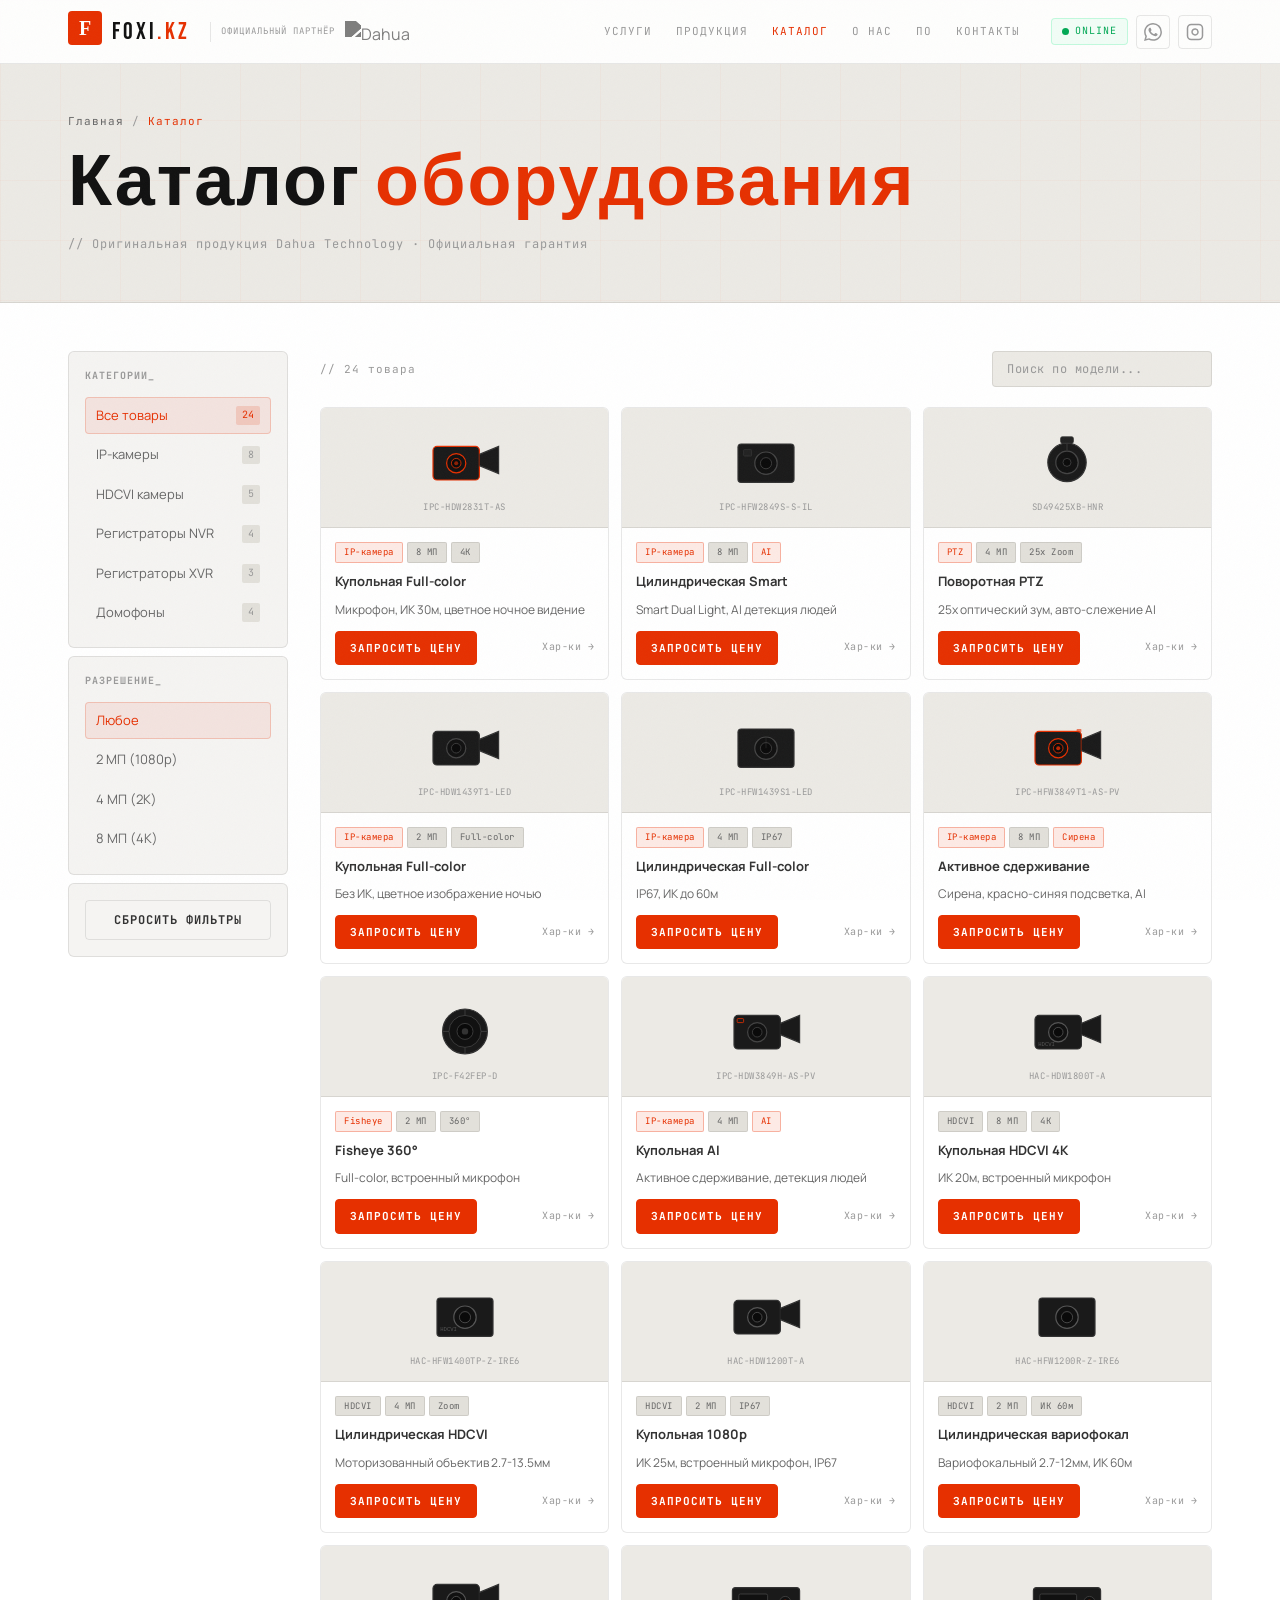
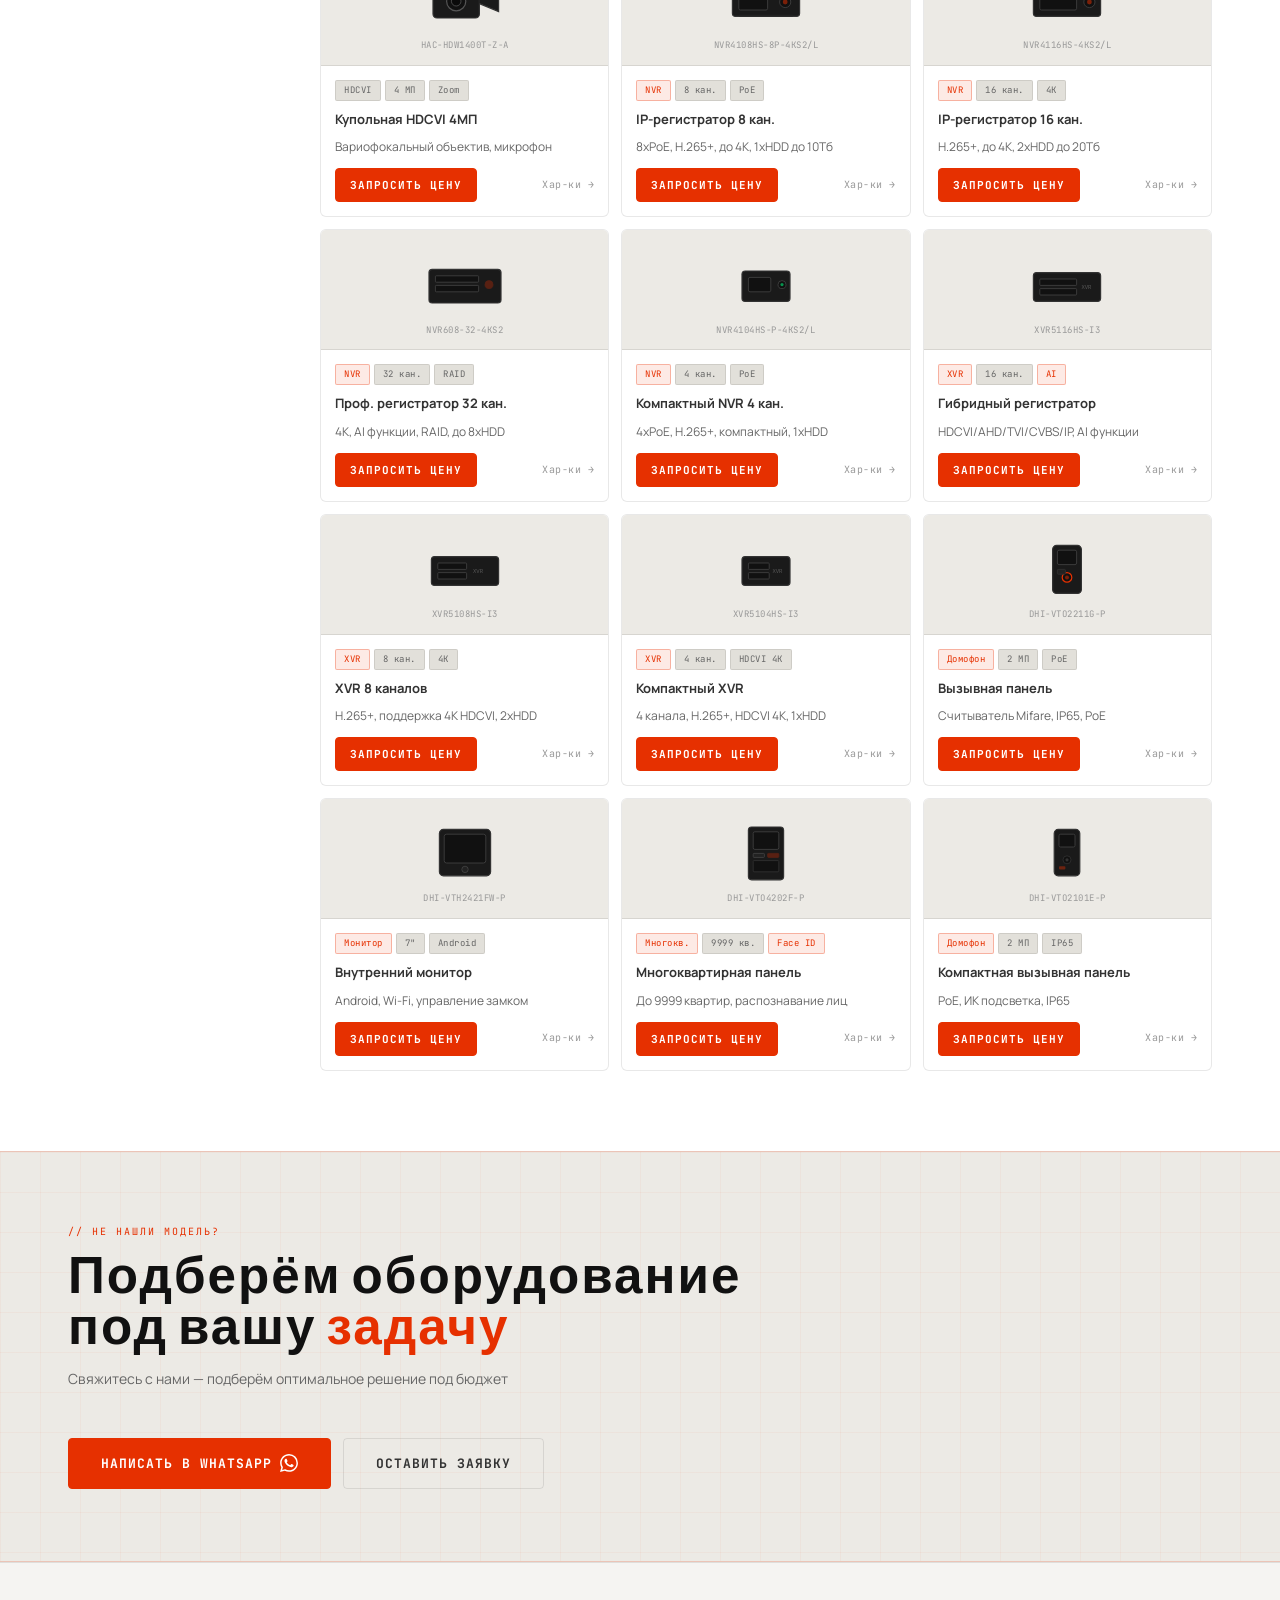
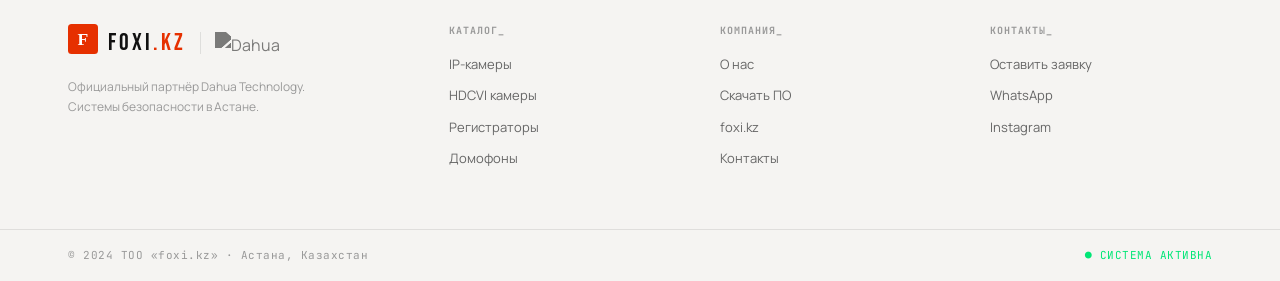
==== commit 0b624120: "Convert site to light theme and redesign services section - Changed all CSS root variables from dark" ====
--- a/catalog.html
+++ b/catalog.html
@@ -3,31 +3,58 @@
 <head>
   <meta charset="UTF-8" />
   <meta name="viewport" content="width=device-width, initial-scale=1.0" />
-  <title>Каталог товаров — Foxi.kz</title>
-  <meta name="description" content="Каталог оборудования Dahua: IP-камеры, видеорегистраторы, домофоны, аксессуары. Официальный партнёр в Астане." />
+  <title>Каталог оборудования — Foxi.kz</title>
+  <meta name="description" content="Каталог оборудования Dahua: IP-камеры, видеорегистраторы, домофоны. Официальный партнёр в Астане." />
   <link rel="stylesheet" href="style.css" />
   <link rel="stylesheet" href="catalog.css" />
   <link rel="preconnect" href="https://fonts.googleapis.com" />
-  <link href="https://fonts.googleapis.com/css2?family=Inter:wght@400;500;600;700;800&display=swap" rel="stylesheet" />
+  <link href="https://fonts.googleapis.com/css2?family=Bebas+Neue&family=JetBrains+Mono:wght@400;500;700&family=Manrope:wght@400;500;600;700;800&display=swap" rel="stylesheet" />
 </head>
 <body>
+
+  <div class="noise"></div>
 
   <!-- HEADER -->
   <header class="header scrolled" id="header">
     <div class="container header__inner">
       <a href="index.html" class="logo">
-        <span class="logo__icon">🦊</span>
-        <span class="logo__text">Foxi<span>.kz</span></span>
+        <span class="logo__mark">
+          <svg width="34" height="34" viewBox="0 0 34 34" fill="none">
+            <rect width="34" height="34" rx="4" fill="#e63000"/>
+            <text x="17" y="24" font-family="serif" font-size="20" font-weight="900" fill="white" text-anchor="middle">F</text>
+          </svg>
+        </span>
+        <span class="logo__text">FOXI<span>.KZ</span></span>
       </a>
+
+      <div class="header__partner">
+        <span class="header__partner-sep"></span>
+        <span class="header__partner-label">Официальный партнёр</span>
+        <img src="https://www.dahuasecurity.com/logo.png" alt="Dahua" class="header__dahua-logo" />
+      </div>
+
       <nav class="nav" id="nav">
         <a href="index.html#services">Услуги</a>
         <a href="index.html#products">Продукция</a>
-        <a href="catalog.html" class="nav__catalog nav__active">Каталог</a>
+        <a href="catalog.html" class="nav__catalog">Каталог</a>
         <a href="index.html#about">О нас</a>
-        <a href="index.html#software">Скачать ПО</a>
+        <a href="index.html#software">ПО</a>
         <a href="index.html#contacts">Контакты</a>
       </nav>
-      <a href="https://wa.me/77000000000" class="btn btn--primary header__cta" target="_blank">WhatsApp</a>
+
+      <div class="header__actions">
+        <div class="header__status">
+          <span class="status-dot"></span>
+          <span class="mono">ONLINE</span>
+        </div>
+        <a href="#" class="header__social-btn" aria-label="WhatsApp" target="_blank">
+          <svg viewBox="0 0 24 24" fill="currentColor" width="18" height="18"><path d="M17.472 14.382c-.297-.149-1.758-.867-2.03-.967-.273-.099-.471-.148-.67.15-.197.297-.767.966-.94 1.164-.173.199-.347.223-.644.075-.297-.15-1.255-.463-2.39-1.475-.883-.788-1.48-1.761-1.653-2.059-.173-.297-.018-.458.13-.606.134-.133.298-.347.446-.52.149-.174.198-.298.298-.497.099-.198.05-.371-.025-.52-.075-.149-.669-1.612-.916-2.207-.242-.579-.487-.5-.669-.51-.173-.008-.371-.01-.57-.01-.198 0-.52.074-.792.372-.272.297-1.04 1.016-1.04 2.479 0 1.462 1.065 2.875 1.213 3.074.149.198 2.096 3.2 5.077 4.487.709.306 1.262.489 1.694.625.712.227 1.36.195 1.871.118.571-.085 1.758-.719 2.006-1.413.248-.694.248-1.289.173-1.413-.074-.124-.272-.198-.57-.347m-5.421 7.403h-.004a9.87 9.87 0 01-5.031-1.378l-.361-.214-3.741.982.998-3.648-.235-.374a9.86 9.86 0 01-1.51-5.26c.001-5.45 4.436-9.884 9.888-9.884 2.64 0 5.122 1.03 6.988 2.898a9.825 9.825 0 012.893 6.994c-.003 5.45-4.437 9.884-9.885 9.884m8.413-18.297A11.815 11.815 0 0012.05 0C5.495 0 .16 5.335.157 11.892c0 2.096.547 4.142 1.588 5.945L.057 24l6.305-1.654a11.882 11.882 0 005.683 1.448h.005c6.554 0 11.89-5.335 11.893-11.893a11.821 11.821 0 00-3.48-8.413z"/></svg>
+        </a>
+        <a href="#" class="header__social-btn" aria-label="Instagram" target="_blank">
+          <svg viewBox="0 0 24 24" fill="none" stroke="currentColor" stroke-width="2" width="18" height="18"><rect x="2" y="2" width="20" height="20" rx="5"/><path d="M16 11.37A4 4 0 1112.63 8 4 4 0 0116 11.37z"/><line x1="17.5" y1="6.5" x2="17.51" y2="6.5"/></svg>
+        </a>
+      </div>
+
       <button class="burger" id="burger" aria-label="Меню">
         <span></span><span></span><span></span>
       </button>
@@ -36,14 +63,15 @@
 
   <!-- PAGE HERO -->
   <section class="page-hero">
-    <div class="container">
+    <div class="page-hero__grid"></div>
+    <div class="container page-hero__inner">
       <div class="breadcrumb">
-        <a href="index.html">Главная</a>
-        <span>→</span>
-        <span>Каталог</span>
-      </div>
-      <h1>Каталог оборудования</h1>
-      <p>Оригинальная продукция Dahua Technology с официальной гарантией</p>
+        <a href="index.html" class="mono">Главная</a>
+        <span class="mono">/</span>
+        <span class="mono text-red">Каталог</span>
+      </div>
+      <h1 class="page-hero__title">Каталог <span class="text-red">оборудования</span></h1>
+      <p class="mono">// Оригинальная продукция Dahua Technology · Официальная гарантия</p>
     </div>
   </section>
 
@@ -51,10 +79,10 @@
   <section class="catalog-section">
     <div class="container catalog-layout">
 
-      <!-- SIDEBAR FILTERS -->
+      <!-- SIDEBAR -->
       <aside class="catalog-sidebar">
         <div class="filter-block">
-          <h3>Категории</h3>
+          <h3 class="mono">КАТЕГОРИИ_</h3>
           <ul class="filter-list" id="categoryFilter">
             <li class="filter-item active" data-filter="all">Все товары <span>24</span></li>
             <li class="filter-item" data-filter="ip-camera">IP-камеры <span>8</span></li>
@@ -65,7 +93,7 @@
           </ul>
         </div>
         <div class="filter-block">
-          <h3>Разрешение</h3>
+          <h3 class="mono">РАЗРЕШЕНИЕ_</h3>
           <ul class="filter-list" id="resFilter">
             <li class="filter-item active" data-res="all">Любое</li>
             <li class="filter-item" data-res="2mp">2 МП (1080p)</li>
@@ -74,14 +102,14 @@
           </ul>
         </div>
         <div class="filter-block">
-          <button class="btn btn--outline btn--full" id="resetFilters">Сбросить фильтры</button>
+          <button class="btn btn--ghost btn--full" id="resetFilters">Сбросить фильтры</button>
         </div>
       </aside>
 
-      <!-- PRODUCTS -->
+      <!-- MAIN -->
       <div class="catalog-main">
         <div class="catalog-toolbar">
-          <span class="catalog-count" id="catalogCount">Показано: 24 товара</span>
+          <span class="catalog-count mono" id="catalogCount">// 24 товара</span>
           <div class="catalog-search">
             <input type="text" id="searchInput" placeholder="Поиск по модели..." />
           </div>
@@ -91,341 +119,617 @@
 
           <!-- IP CAMERAS -->
           <div class="cat-card" data-category="ip-camera" data-res="8mp">
-            <div class="cat-card__img">📷</div>
-            <div class="cat-card__body">
-              <span class="cat-card__tag">IP-камера</span>
-              <span class="cat-card__res">8 МП</span>
-              <h4>IPC-HDW2831T-AS</h4>
-              <p>Купольная Full-color, микрофон, ИК 30м</p>
-              <div class="cat-card__footer">
-                <a href="index.html#contacts" class="btn btn--sm btn--primary">Запросить цену</a>
-                <a href="https://www.dahuasecurity.com" target="_blank" class="cat-card__spec">Характеристики →</a>
+            <div class="cat-card__visual">
+              <svg viewBox="0 0 100 75" fill="none" width="80">
+                <rect x="10" y="18" width="58" height="42" rx="5" fill="#1a1a1a" stroke="#e63000" stroke-width="1.5"/>
+                <circle cx="39" cy="39" r="12" fill="#111" stroke="#e63000" stroke-width="1.5"/>
+                <circle cx="39" cy="39" r="6" fill="#0a0a0a" stroke="#e63000" stroke-width="1"/>
+                <circle cx="39" cy="39" r="2.5" fill="#e63000" opacity="0.6"/>
+                <path d="M68 28l24-10v34l-24-10" fill="#1a1a1a" stroke="#333" stroke-width="1.5"/>
+              </svg>
+              <span class="mono cat-card__model">IPC-HDW2831T-AS</span>
+            </div>
+            <div class="cat-card__body">
+              <div class="cat-card__badges">
+                <span class="spec-badge spec-badge--red">IP-камера</span>
+                <span class="spec-badge">8 МП</span>
+                <span class="spec-badge">4K</span>
+              </div>
+              <h4>Купольная Full-color</h4>
+              <p>Микрофон, ИК 30м, цветное ночное видение</p>
+              <div class="cat-card__footer">
+                <a href="index.html#contacts" class="btn btn--sm btn--primary">Запросить цену</a>
+                <a href="https://www.dahuasecurity.com" target="_blank" class="cat-card__spec">Хар-ки →</a>
               </div>
             </div>
           </div>
 
           <div class="cat-card" data-category="ip-camera" data-res="8mp">
-            <div class="cat-card__img">🎥</div>
-            <div class="cat-card__body">
-              <span class="cat-card__tag">IP-камера</span>
-              <span class="cat-card__res">8 МП</span>
-              <h4>IPC-HFW2849S-S-IL</h4>
-              <p>Цилиндрическая, Smart Dual Light, AI детекция</p>
-              <div class="cat-card__footer">
-                <a href="index.html#contacts" class="btn btn--sm btn--primary">Запросить цену</a>
-                <a href="https://www.dahuasecurity.com" target="_blank" class="cat-card__spec">Характеристики →</a>
+            <div class="cat-card__visual">
+              <svg viewBox="0 0 100 75" fill="none" width="80">
+                <rect x="15" y="15" width="70" height="48" rx="4" fill="#1a1a1a" stroke="#333" stroke-width="1.5"/>
+                <circle cx="50" cy="39" r="14" fill="#111" stroke="#444" stroke-width="1.5"/>
+                <circle cx="50" cy="39" r="7" fill="#0a0a0a" stroke="#444" stroke-width="1"/>
+                <rect x="22" y="22" width="10" height="8" rx="1" fill="#222" stroke="#333"/>
+              </svg>
+              <span class="mono cat-card__model">IPC-HFW2849S-S-IL</span>
+            </div>
+            <div class="cat-card__body">
+              <div class="cat-card__badges">
+                <span class="spec-badge spec-badge--red">IP-камера</span>
+                <span class="spec-badge">8 МП</span>
+                <span class="spec-badge spec-badge--red">AI</span>
+              </div>
+              <h4>Цилиндрическая Smart</h4>
+              <p>Smart Dual Light, AI детекция людей</p>
+              <div class="cat-card__footer">
+                <a href="index.html#contacts" class="btn btn--sm btn--primary">Запросить цену</a>
+                <a href="https://www.dahuasecurity.com" target="_blank" class="cat-card__spec">Хар-ки →</a>
               </div>
             </div>
           </div>
 
           <div class="cat-card" data-category="ip-camera" data-res="4mp">
-            <div class="cat-card__img">🔍</div>
-            <div class="cat-card__body">
-              <span class="cat-card__tag">IP-камера PTZ</span>
-              <span class="cat-card__res">4 МП</span>
-              <h4>SD49425XB-HNR</h4>
-              <p>Поворотная, 25x оптический зум, авто-слежение</p>
-              <div class="cat-card__footer">
-                <a href="index.html#contacts" class="btn btn--sm btn--primary">Запросить цену</a>
-                <a href="https://www.dahuasecurity.com" target="_blank" class="cat-card__spec">Характеристики →</a>
+            <div class="cat-card__visual">
+              <svg viewBox="0 0 100 75" fill="none" width="80">
+                <circle cx="50" cy="38" r="24" fill="#1a1a1a" stroke="#333" stroke-width="1.5"/>
+                <circle cx="50" cy="38" r="14" fill="#111" stroke="#444" stroke-width="1.5"/>
+                <circle cx="50" cy="38" r="5" fill="#0a0a0a" stroke="#444"/>
+                <rect x="42" y="6" width="16" height="8" rx="2" fill="#222" stroke="#333"/>
+                <line x1="50" y1="14" x2="50" y2="24" stroke="#333" stroke-width="1.5"/>
+              </svg>
+              <span class="mono cat-card__model">SD49425XB-HNR</span>
+            </div>
+            <div class="cat-card__body">
+              <div class="cat-card__badges">
+                <span class="spec-badge spec-badge--red">PTZ</span>
+                <span class="spec-badge">4 МП</span>
+                <span class="spec-badge">25x Zoom</span>
+              </div>
+              <h4>Поворотная PTZ</h4>
+              <p>25x оптический зум, авто-слежение AI</p>
+              <div class="cat-card__footer">
+                <a href="index.html#contacts" class="btn btn--sm btn--primary">Запросить цену</a>
+                <a href="https://www.dahuasecurity.com" target="_blank" class="cat-card__spec">Хар-ки →</a>
               </div>
             </div>
           </div>
 
           <div class="cat-card" data-category="ip-camera" data-res="2mp">
-            <div class="cat-card__img">📷</div>
-            <div class="cat-card__body">
-              <span class="cat-card__tag">IP-камера</span>
-              <span class="cat-card__res">2 МП</span>
-              <h4>IPC-HDW1439T1-LED</h4>
-              <p>Купольная Full-color, без ИК, цветное изображение ночью</p>
-              <div class="cat-card__footer">
-                <a href="index.html#contacts" class="btn btn--sm btn--primary">Запросить цену</a>
-                <a href="https://www.dahuasecurity.com" target="_blank" class="cat-card__spec">Характеристики →</a>
+            <div class="cat-card__visual">
+              <svg viewBox="0 0 100 75" fill="none" width="80">
+                <rect x="10" y="18" width="58" height="42" rx="5" fill="#1a1a1a" stroke="#333" stroke-width="1.5"/>
+                <circle cx="39" cy="39" r="12" fill="#111" stroke="#444" stroke-width="1.5"/>
+                <circle cx="39" cy="39" r="6" fill="#0a0a0a" stroke="#444" stroke-width="1"/>
+                <path d="M68 28l24-10v34l-24-10" fill="#1a1a1a" stroke="#333" stroke-width="1.5"/>
+              </svg>
+              <span class="mono cat-card__model">IPC-HDW1439T1-LED</span>
+            </div>
+            <div class="cat-card__body">
+              <div class="cat-card__badges">
+                <span class="spec-badge spec-badge--red">IP-камера</span>
+                <span class="spec-badge">2 МП</span>
+                <span class="spec-badge">Full-color</span>
+              </div>
+              <h4>Купольная Full-color</h4>
+              <p>Без ИК, цветное изображение ночью</p>
+              <div class="cat-card__footer">
+                <a href="index.html#contacts" class="btn btn--sm btn--primary">Запросить цену</a>
+                <a href="https://www.dahuasecurity.com" target="_blank" class="cat-card__spec">Хар-ки →</a>
               </div>
             </div>
           </div>
 
           <div class="cat-card" data-category="ip-camera" data-res="4mp">
-            <div class="cat-card__img">🎯</div>
-            <div class="cat-card__body">
-              <span class="cat-card__tag">IP-камера</span>
-              <span class="cat-card__res">4 МП</span>
-              <h4>IPC-HFW1439S1-LED</h4>
-              <p>Цилиндрическая Full-color, IP67, ИК до 60м</p>
-              <div class="cat-card__footer">
-                <a href="index.html#contacts" class="btn btn--sm btn--primary">Запросить цену</a>
-                <a href="https://www.dahuasecurity.com" target="_blank" class="cat-card__spec">Характеристики →</a>
+            <div class="cat-card__visual">
+              <svg viewBox="0 0 100 75" fill="none" width="80">
+                <rect x="15" y="15" width="70" height="48" rx="4" fill="#1a1a1a" stroke="#333" stroke-width="1.5"/>
+                <circle cx="50" cy="39" r="14" fill="#111" stroke="#444" stroke-width="1.5"/>
+                <circle cx="50" cy="39" r="7" fill="#0a0a0a" stroke="#444" stroke-width="1"/>
+                <line x1="50" y1="25" x2="50" y2="39" stroke="#444" stroke-width="1" opacity="0.5"/>
+              </svg>
+              <span class="mono cat-card__model">IPC-HFW1439S1-LED</span>
+            </div>
+            <div class="cat-card__body">
+              <div class="cat-card__badges">
+                <span class="spec-badge spec-badge--red">IP-камера</span>
+                <span class="spec-badge">4 МП</span>
+                <span class="spec-badge">IP67</span>
+              </div>
+              <h4>Цилиндрическая Full-color</h4>
+              <p>IP67, ИК до 60м</p>
+              <div class="cat-card__footer">
+                <a href="index.html#contacts" class="btn btn--sm btn--primary">Запросить цену</a>
+                <a href="https://www.dahuasecurity.com" target="_blank" class="cat-card__spec">Хар-ки →</a>
               </div>
             </div>
           </div>
 
           <div class="cat-card" data-category="ip-camera" data-res="8mp">
-            <div class="cat-card__img">🔭</div>
-            <div class="cat-card__body">
-              <span class="cat-card__tag">IP-камера</span>
-              <span class="cat-card__res">8 МП</span>
-              <h4>IPC-HFW3849T1-AS-PV</h4>
-              <p>Активное сдерживание, сирена, красно-синяя подсветка</p>
-              <div class="cat-card__footer">
-                <a href="index.html#contacts" class="btn btn--sm btn--primary">Запросить цену</a>
-                <a href="https://www.dahuasecurity.com" target="_blank" class="cat-card__spec">Характеристики →</a>
+            <div class="cat-card__visual">
+              <svg viewBox="0 0 100 75" fill="none" width="80">
+                <rect x="10" y="18" width="58" height="42" rx="5" fill="#1a1a1a" stroke="#e63000" stroke-width="1.5"/>
+                <circle cx="39" cy="39" r="12" fill="#111" stroke="#e63000" stroke-width="1.5"/>
+                <circle cx="39" cy="39" r="6" fill="#0a0a0a" stroke="#e63000" stroke-width="1"/>
+                <circle cx="39" cy="39" r="2.5" fill="#e63000" opacity="0.8"/>
+                <path d="M68 28l24-10v34l-24-10" fill="#1a1a1a" stroke="#333" stroke-width="1.5"/>
+                <rect x="62" y="15" width="6" height="4" rx="1" fill="#e63000" opacity="0.6"/>
+              </svg>
+              <span class="mono cat-card__model">IPC-HFW3849T1-AS-PV</span>
+            </div>
+            <div class="cat-card__body">
+              <div class="cat-card__badges">
+                <span class="spec-badge spec-badge--red">IP-камера</span>
+                <span class="spec-badge">8 МП</span>
+                <span class="spec-badge spec-badge--red">Сирена</span>
+              </div>
+              <h4>Активное сдерживание</h4>
+              <p>Сирена, красно-синяя подсветка, AI</p>
+              <div class="cat-card__footer">
+                <a href="index.html#contacts" class="btn btn--sm btn--primary">Запросить цену</a>
+                <a href="https://www.dahuasecurity.com" target="_blank" class="cat-card__spec">Хар-ки →</a>
               </div>
             </div>
           </div>
 
           <div class="cat-card" data-category="ip-camera" data-res="2mp">
-            <div class="cat-card__img">🏠</div>
-            <div class="cat-card__body">
-              <span class="cat-card__tag">IP-камера</span>
-              <span class="cat-card__res">2 МП</span>
-              <h4>IPC-F42FEP-D</h4>
-              <p>Fisheye 360°, Full-color, встроенный микрофон</p>
-              <div class="cat-card__footer">
-                <a href="index.html#contacts" class="btn btn--sm btn--primary">Запросить цену</a>
-                <a href="https://www.dahuasecurity.com" target="_blank" class="cat-card__spec">Характеристики →</a>
+            <div class="cat-card__visual">
+              <svg viewBox="0 0 100 75" fill="none" width="80">
+                <circle cx="50" cy="38" r="28" fill="#1a1a1a" stroke="#333" stroke-width="1.5"/>
+                <circle cx="50" cy="38" r="20" fill="#111" stroke="#444" stroke-width="1"/>
+                <circle cx="50" cy="38" r="10" fill="#0a0a0a" stroke="#444" stroke-width="1"/>
+                <circle cx="50" cy="38" r="4" fill="#333"/>
+                <line x1="22" y1="38" x2="30" y2="38" stroke="#444" stroke-width="1"/>
+                <line x1="70" y1="38" x2="78" y2="38" stroke="#444" stroke-width="1"/>
+                <line x1="50" y1="10" x2="50" y2="18" stroke="#444" stroke-width="1"/>
+                <line x1="50" y1="58" x2="50" y2="66" stroke="#444" stroke-width="1"/>
+              </svg>
+              <span class="mono cat-card__model">IPC-F42FEP-D</span>
+            </div>
+            <div class="cat-card__body">
+              <div class="cat-card__badges">
+                <span class="spec-badge spec-badge--red">Fisheye</span>
+                <span class="spec-badge">2 МП</span>
+                <span class="spec-badge">360°</span>
+              </div>
+              <h4>Fisheye 360°</h4>
+              <p>Full-color, встроенный микрофон</p>
+              <div class="cat-card__footer">
+                <a href="index.html#contacts" class="btn btn--sm btn--primary">Запросить цену</a>
+                <a href="https://www.dahuasecurity.com" target="_blank" class="cat-card__spec">Хар-ки →</a>
               </div>
             </div>
           </div>
 
           <div class="cat-card" data-category="ip-camera" data-res="4mp">
-            <div class="cat-card__img">🌙</div>
-            <div class="cat-card__body">
-              <span class="cat-card__tag">IP-камера</span>
-              <span class="cat-card__res">4 МП</span>
-              <h4>IPC-HDW3849H-AS-PV</h4>
-              <p>Купольная, активное сдерживание, AI детекция людей</p>
-              <div class="cat-card__footer">
-                <a href="index.html#contacts" class="btn btn--sm btn--primary">Запросить цену</a>
-                <a href="https://www.dahuasecurity.com" target="_blank" class="cat-card__spec">Характеристики →</a>
+            <div class="cat-card__visual">
+              <svg viewBox="0 0 100 75" fill="none" width="80">
+                <rect x="10" y="18" width="58" height="42" rx="5" fill="#1a1a1a" stroke="#333" stroke-width="1.5"/>
+                <circle cx="39" cy="39" r="12" fill="#111" stroke="#444" stroke-width="1.5"/>
+                <circle cx="39" cy="39" r="6" fill="#0a0a0a" stroke="#444" stroke-width="1"/>
+                <path d="M68 28l24-10v34l-24-10" fill="#1a1a1a" stroke="#333" stroke-width="1.5"/>
+                <rect x="14" y="22" width="8" height="5" rx="1" fill="#1a1a1a" stroke="#e63000" stroke-width="1"/>
+              </svg>
+              <span class="mono cat-card__model">IPC-HDW3849H-AS-PV</span>
+            </div>
+            <div class="cat-card__body">
+              <div class="cat-card__badges">
+                <span class="spec-badge spec-badge--red">IP-камера</span>
+                <span class="spec-badge">4 МП</span>
+                <span class="spec-badge spec-badge--red">AI</span>
+              </div>
+              <h4>Купольная AI</h4>
+              <p>Активное сдерживание, детекция людей</p>
+              <div class="cat-card__footer">
+                <a href="index.html#contacts" class="btn btn--sm btn--primary">Запросить цену</a>
+                <a href="https://www.dahuasecurity.com" target="_blank" class="cat-card__spec">Хар-ки →</a>
               </div>
             </div>
           </div>
 
           <!-- HDCVI CAMERAS -->
           <div class="cat-card" data-category="hdcvi-camera" data-res="8mp">
-            <div class="cat-card__img">📹</div>
-            <div class="cat-card__body">
-              <span class="cat-card__tag">HDCVI камера</span>
-              <span class="cat-card__res">8 МП</span>
-              <h4>HAC-HDW1800T-A</h4>
-              <p>Купольная HDCVI 4K, ИК 20м, встроенный микрофон</p>
-              <div class="cat-card__footer">
-                <a href="index.html#contacts" class="btn btn--sm btn--primary">Запросить цену</a>
-                <a href="https://www.dahuasecurity.com" target="_blank" class="cat-card__spec">Характеристики →</a>
+            <div class="cat-card__visual">
+              <svg viewBox="0 0 100 75" fill="none" width="80">
+                <rect x="10" y="18" width="58" height="42" rx="5" fill="#1a1a1a" stroke="#333" stroke-width="1.5"/>
+                <circle cx="39" cy="39" r="12" fill="#111" stroke="#555" stroke-width="1.5"/>
+                <circle cx="39" cy="39" r="6" fill="#0a0a0a" stroke="#555" stroke-width="1"/>
+                <path d="M68 28l24-10v34l-24-10" fill="#1a1a1a" stroke="#333" stroke-width="1.5"/>
+                <text x="14" y="56" font-family="monospace" font-size="7" fill="#555">HDCVI</text>
+              </svg>
+              <span class="mono cat-card__model">HAC-HDW1800T-A</span>
+            </div>
+            <div class="cat-card__body">
+              <div class="cat-card__badges">
+                <span class="spec-badge">HDCVI</span>
+                <span class="spec-badge">8 МП</span>
+                <span class="spec-badge">4K</span>
+              </div>
+              <h4>Купольная HDCVI 4K</h4>
+              <p>ИК 20м, встроенный микрофон</p>
+              <div class="cat-card__footer">
+                <a href="index.html#contacts" class="btn btn--sm btn--primary">Запросить цену</a>
+                <a href="https://www.dahuasecurity.com" target="_blank" class="cat-card__spec">Хар-ки →</a>
               </div>
             </div>
           </div>
 
           <div class="cat-card" data-category="hdcvi-camera" data-res="4mp">
-            <div class="cat-card__img">📹</div>
-            <div class="cat-card__body">
-              <span class="cat-card__tag">HDCVI камера</span>
-              <span class="cat-card__res">4 МП</span>
-              <h4>HAC-HFW1400TP-Z-IRE6</h4>
-              <p>Цилиндрическая, моторизованный объектив 2.7-13.5мм</p>
-              <div class="cat-card__footer">
-                <a href="index.html#contacts" class="btn btn--sm btn--primary">Запросить цену</a>
-                <a href="https://www.dahuasecurity.com" target="_blank" class="cat-card__spec">Характеристики →</a>
+            <div class="cat-card__visual">
+              <svg viewBox="0 0 100 75" fill="none" width="80">
+                <rect x="15" y="15" width="70" height="48" rx="4" fill="#1a1a1a" stroke="#333" stroke-width="1.5"/>
+                <circle cx="50" cy="39" r="14" fill="#111" stroke="#555" stroke-width="1.5"/>
+                <circle cx="50" cy="39" r="7" fill="#0a0a0a" stroke="#555" stroke-width="1"/>
+                <text x="19" y="56" font-family="monospace" font-size="7" fill="#555">HDCVI</text>
+              </svg>
+              <span class="mono cat-card__model">HAC-HFW1400TP-Z-IRE6</span>
+            </div>
+            <div class="cat-card__body">
+              <div class="cat-card__badges">
+                <span class="spec-badge">HDCVI</span>
+                <span class="spec-badge">4 МП</span>
+                <span class="spec-badge">Zoom</span>
+              </div>
+              <h4>Цилиндрическая HDCVI</h4>
+              <p>Моторизованный объектив 2.7-13.5мм</p>
+              <div class="cat-card__footer">
+                <a href="index.html#contacts" class="btn btn--sm btn--primary">Запросить цену</a>
+                <a href="https://www.dahuasecurity.com" target="_blank" class="cat-card__spec">Хар-ки →</a>
               </div>
             </div>
           </div>
 
           <div class="cat-card" data-category="hdcvi-camera" data-res="2mp">
-            <div class="cat-card__img">📹</div>
-            <div class="cat-card__body">
-              <span class="cat-card__tag">HDCVI камера</span>
-              <span class="cat-card__res">2 МП</span>
-              <h4>HAC-HDW1200T-A</h4>
-              <p>Купольная 1080p, ИК 25м, встроенный микрофон, IP67</p>
-              <div class="cat-card__footer">
-                <a href="index.html#contacts" class="btn btn--sm btn--primary">Запросить цену</a>
-                <a href="https://www.dahuasecurity.com" target="_blank" class="cat-card__spec">Характеристики →</a>
+            <div class="cat-card__visual">
+              <svg viewBox="0 0 100 75" fill="none" width="80">
+                <rect x="10" y="18" width="58" height="42" rx="5" fill="#1a1a1a" stroke="#333" stroke-width="1.5"/>
+                <circle cx="39" cy="39" r="12" fill="#111" stroke="#555" stroke-width="1.5"/>
+                <circle cx="39" cy="39" r="6" fill="#0a0a0a" stroke="#555" stroke-width="1"/>
+                <path d="M68 28l24-10v34l-24-10" fill="#1a1a1a" stroke="#333" stroke-width="1.5"/>
+              </svg>
+              <span class="mono cat-card__model">HAC-HDW1200T-A</span>
+            </div>
+            <div class="cat-card__body">
+              <div class="cat-card__badges">
+                <span class="spec-badge">HDCVI</span>
+                <span class="spec-badge">2 МП</span>
+                <span class="spec-badge">IP67</span>
+              </div>
+              <h4>Купольная 1080p</h4>
+              <p>ИК 25м, встроенный микрофон, IP67</p>
+              <div class="cat-card__footer">
+                <a href="index.html#contacts" class="btn btn--sm btn--primary">Запросить цену</a>
+                <a href="https://www.dahuasecurity.com" target="_blank" class="cat-card__spec">Хар-ки →</a>
               </div>
             </div>
           </div>
 
           <div class="cat-card" data-category="hdcvi-camera" data-res="2mp">
-            <div class="cat-card__img">📹</div>
-            <div class="cat-card__body">
-              <span class="cat-card__tag">HDCVI камера</span>
-              <span class="cat-card__res">2 МП</span>
-              <h4>HAC-HFW1200R-Z-IRE6</h4>
-              <p>Цилиндрическая, вариофокальный 2.7-12мм, ИК 60м</p>
-              <div class="cat-card__footer">
-                <a href="index.html#contacts" class="btn btn--sm btn--primary">Запросить цену</a>
-                <a href="https://www.dahuasecurity.com" target="_blank" class="cat-card__spec">Характеристики →</a>
+            <div class="cat-card__visual">
+              <svg viewBox="0 0 100 75" fill="none" width="80">
+                <rect x="15" y="15" width="70" height="48" rx="4" fill="#1a1a1a" stroke="#333" stroke-width="1.5"/>
+                <circle cx="50" cy="39" r="14" fill="#111" stroke="#555" stroke-width="1.5"/>
+                <circle cx="50" cy="39" r="7" fill="#0a0a0a" stroke="#555" stroke-width="1"/>
+              </svg>
+              <span class="mono cat-card__model">HAC-HFW1200R-Z-IRE6</span>
+            </div>
+            <div class="cat-card__body">
+              <div class="cat-card__badges">
+                <span class="spec-badge">HDCVI</span>
+                <span class="spec-badge">2 МП</span>
+                <span class="spec-badge">ИК 60м</span>
+              </div>
+              <h4>Цилиндрическая вариофокал</h4>
+              <p>Вариофокальный 2.7-12мм, ИК 60м</p>
+              <div class="cat-card__footer">
+                <a href="index.html#contacts" class="btn btn--sm btn--primary">Запросить цену</a>
+                <a href="https://www.dahuasecurity.com" target="_blank" class="cat-card__spec">Хар-ки →</a>
               </div>
             </div>
           </div>
 
           <div class="cat-card" data-category="hdcvi-camera" data-res="4mp">
-            <div class="cat-card__img">📹</div>
-            <div class="cat-card__body">
-              <span class="cat-card__tag">HDCVI камера</span>
-              <span class="cat-card__res">4 МП</span>
-              <h4>HAC-HDW1400T-Z-A</h4>
-              <p>Купольная 4МП, вариофокальный объектив, микрофон</p>
-              <div class="cat-card__footer">
-                <a href="index.html#contacts" class="btn btn--sm btn--primary">Запросить цену</a>
-                <a href="https://www.dahuasecurity.com" target="_blank" class="cat-card__spec">Характеристики →</a>
+            <div class="cat-card__visual">
+              <svg viewBox="0 0 100 75" fill="none" width="80">
+                <rect x="10" y="18" width="58" height="42" rx="5" fill="#1a1a1a" stroke="#333" stroke-width="1.5"/>
+                <circle cx="39" cy="39" r="12" fill="#111" stroke="#555" stroke-width="1.5"/>
+                <circle cx="39" cy="39" r="6" fill="#0a0a0a" stroke="#555" stroke-width="1"/>
+                <path d="M68 28l24-10v34l-24-10" fill="#1a1a1a" stroke="#333" stroke-width="1.5"/>
+              </svg>
+              <span class="mono cat-card__model">HAC-HDW1400T-Z-A</span>
+            </div>
+            <div class="cat-card__body">
+              <div class="cat-card__badges">
+                <span class="spec-badge">HDCVI</span>
+                <span class="spec-badge">4 МП</span>
+                <span class="spec-badge">Zoom</span>
+              </div>
+              <h4>Купольная HDCVI 4МП</h4>
+              <p>Вариофокальный объектив, микрофон</p>
+              <div class="cat-card__footer">
+                <a href="index.html#contacts" class="btn btn--sm btn--primary">Запросить цену</a>
+                <a href="https://www.dahuasecurity.com" target="_blank" class="cat-card__spec">Хар-ки →</a>
               </div>
             </div>
           </div>
 
           <!-- NVR -->
           <div class="cat-card" data-category="nvr" data-res="all">
-            <div class="cat-card__img">💾</div>
-            <div class="cat-card__body">
-              <span class="cat-card__tag">Регистратор NVR</span>
-              <span class="cat-card__res">8 кан.</span>
-              <h4>NVR4108HS-8P-4KS2/L</h4>
-              <p>8 каналов, 8xPoE, H.265+, до 4K, 1xHDD до 10Тб</p>
-              <div class="cat-card__footer">
-                <a href="index.html#contacts" class="btn btn--sm btn--primary">Запросить цену</a>
-                <a href="https://www.dahuasecurity.com" target="_blank" class="cat-card__spec">Характеристики →</a>
+            <div class="cat-card__visual">
+              <svg viewBox="0 0 100 75" fill="none" width="80">
+                <rect x="8" y="22" width="84" height="36" rx="4" fill="#1a1a1a" stroke="#333" stroke-width="1.5"/>
+                <rect x="16" y="30" width="36" height="20" rx="2" fill="#111" stroke="#444" stroke-width="1"/>
+                <circle cx="74" cy="40" r="7" fill="#111" stroke="#444"/>
+                <circle cx="74" cy="40" r="3" fill="#e63000" opacity="0.5"/>
+                <rect x="16" y="56" width="68" height="2" rx="1" fill="#222"/>
+              </svg>
+              <span class="mono cat-card__model">NVR4108HS-8P-4KS2/L</span>
+            </div>
+            <div class="cat-card__body">
+              <div class="cat-card__badges">
+                <span class="spec-badge spec-badge--red">NVR</span>
+                <span class="spec-badge">8 кан.</span>
+                <span class="spec-badge">PoE</span>
+              </div>
+              <h4>IP-регистратор 8 кан.</h4>
+              <p>8xPoE, H.265+, до 4K, 1xHDD до 10Тб</p>
+              <div class="cat-card__footer">
+                <a href="index.html#contacts" class="btn btn--sm btn--primary">Запросить цену</a>
+                <a href="https://www.dahuasecurity.com" target="_blank" class="cat-card__spec">Хар-ки →</a>
               </div>
             </div>
           </div>
 
           <div class="cat-card" data-category="nvr" data-res="all">
-            <div class="cat-card__img">💾</div>
-            <div class="cat-card__body">
-              <span class="cat-card__tag">Регистратор NVR</span>
-              <span class="cat-card__res">16 кан.</span>
-              <h4>NVR4116HS-4KS2/L</h4>
-              <p>16 каналов, H.265+, до 4K, 2xHDD до 20Тб</p>
-              <div class="cat-card__footer">
-                <a href="index.html#contacts" class="btn btn--sm btn--primary">Запросить цену</a>
-                <a href="https://www.dahuasecurity.com" target="_blank" class="cat-card__spec">Характеристики →</a>
+            <div class="cat-card__visual">
+              <svg viewBox="0 0 100 75" fill="none" width="80">
+                <rect x="8" y="22" width="84" height="36" rx="4" fill="#1a1a1a" stroke="#333" stroke-width="1.5"/>
+                <rect x="16" y="30" width="46" height="20" rx="2" fill="#111" stroke="#444" stroke-width="1"/>
+                <circle cx="78" cy="40" r="7" fill="#111" stroke="#444"/>
+                <circle cx="78" cy="40" r="3" fill="#e63000" opacity="0.5"/>
+              </svg>
+              <span class="mono cat-card__model">NVR4116HS-4KS2/L</span>
+            </div>
+            <div class="cat-card__body">
+              <div class="cat-card__badges">
+                <span class="spec-badge spec-badge--red">NVR</span>
+                <span class="spec-badge">16 кан.</span>
+                <span class="spec-badge">4K</span>
+              </div>
+              <h4>IP-регистратор 16 кан.</h4>
+              <p>H.265+, до 4K, 2xHDD до 20Тб</p>
+              <div class="cat-card__footer">
+                <a href="index.html#contacts" class="btn btn--sm btn--primary">Запросить цену</a>
+                <a href="https://www.dahuasecurity.com" target="_blank" class="cat-card__spec">Хар-ки →</a>
               </div>
             </div>
           </div>
 
           <div class="cat-card" data-category="nvr" data-res="all">
-            <div class="cat-card__img">🖥️</div>
-            <div class="cat-card__body">
-              <span class="cat-card__tag">Регистратор NVR</span>
-              <span class="cat-card__res">32 кан.</span>
-              <h4>NVR608-32-4KS2</h4>
-              <p>32 канала, 4K, AI функции, RAID, до 8xHDD</p>
-              <div class="cat-card__footer">
-                <a href="index.html#contacts" class="btn btn--sm btn--primary">Запросить цену</a>
-                <a href="https://www.dahuasecurity.com" target="_blank" class="cat-card__spec">Характеристики →</a>
+            <div class="cat-card__visual">
+              <svg viewBox="0 0 100 75" fill="none" width="80">
+                <rect x="5" y="18" width="90" height="42" rx="4" fill="#1a1a1a" stroke="#333" stroke-width="1.5"/>
+                <rect x="13" y="26" width="54" height="8" rx="1" fill="#111" stroke="#444" stroke-width="1"/>
+                <rect x="13" y="38" width="54" height="8" rx="1" fill="#111" stroke="#444" stroke-width="1"/>
+                <circle cx="80" cy="37" r="5" fill="#e63000" opacity="0.3" stroke="#e63000" stroke-width="1"/>
+              </svg>
+              <span class="mono cat-card__model">NVR608-32-4KS2</span>
+            </div>
+            <div class="cat-card__body">
+              <div class="cat-card__badges">
+                <span class="spec-badge spec-badge--red">NVR</span>
+                <span class="spec-badge">32 кан.</span>
+                <span class="spec-badge">RAID</span>
+              </div>
+              <h4>Проф. регистратор 32 кан.</h4>
+              <p>4K, AI функции, RAID, до 8xHDD</p>
+              <div class="cat-card__footer">
+                <a href="index.html#contacts" class="btn btn--sm btn--primary">Запросить цену</a>
+                <a href="https://www.dahuasecurity.com" target="_blank" class="cat-card__spec">Хар-ки →</a>
               </div>
             </div>
           </div>
 
           <div class="cat-card" data-category="nvr" data-res="all">
-            <div class="cat-card__img">💿</div>
-            <div class="cat-card__body">
-              <span class="cat-card__tag">Регистратор NVR</span>
-              <span class="cat-card__res">4 кан.</span>
-              <h4>NVR4104HS-P-4KS2/L</h4>
-              <p>4 канала, 4xPoE, H.265+, компактный, 1xHDD</p>
-              <div class="cat-card__footer">
-                <a href="index.html#contacts" class="btn btn--sm btn--primary">Запросить цену</a>
-                <a href="https://www.dahuasecurity.com" target="_blank" class="cat-card__spec">Характеристики →</a>
+            <div class="cat-card__visual">
+              <svg viewBox="0 0 100 75" fill="none" width="80">
+                <rect x="20" y="20" width="60" height="38" rx="4" fill="#1a1a1a" stroke="#333" stroke-width="1.5"/>
+                <rect x="28" y="28" width="28" height="18" rx="2" fill="#111" stroke="#444" stroke-width="1"/>
+                <circle cx="70" cy="37" r="5" fill="#111" stroke="#444"/>
+                <circle cx="70" cy="37" r="2" fill="#00e676" opacity="0.6"/>
+              </svg>
+              <span class="mono cat-card__model">NVR4104HS-P-4KS2/L</span>
+            </div>
+            <div class="cat-card__body">
+              <div class="cat-card__badges">
+                <span class="spec-badge spec-badge--red">NVR</span>
+                <span class="spec-badge">4 кан.</span>
+                <span class="spec-badge">PoE</span>
+              </div>
+              <h4>Компактный NVR 4 кан.</h4>
+              <p>4xPoE, H.265+, компактный, 1xHDD</p>
+              <div class="cat-card__footer">
+                <a href="index.html#contacts" class="btn btn--sm btn--primary">Запросить цену</a>
+                <a href="https://www.dahuasecurity.com" target="_blank" class="cat-card__spec">Хар-ки →</a>
               </div>
             </div>
           </div>
 
           <!-- XVR -->
           <div class="cat-card" data-category="xvr" data-res="all">
-            <div class="cat-card__img">📼</div>
-            <div class="cat-card__body">
-              <span class="cat-card__tag">Регистратор XVR</span>
-              <span class="cat-card__res">16 кан.</span>
-              <h4>XVR5116HS-I3</h4>
-              <p>16 каналов, HDCVI/AHD/TVI/CVBS/IP, AI функции</p>
-              <div class="cat-card__footer">
-                <a href="index.html#contacts" class="btn btn--sm btn--primary">Запросить цену</a>
-                <a href="https://www.dahuasecurity.com" target="_blank" class="cat-card__spec">Характеристики →</a>
+            <div class="cat-card__visual">
+              <svg viewBox="0 0 100 75" fill="none" width="80">
+                <rect x="8" y="22" width="84" height="36" rx="4" fill="#1a1a1a" stroke="#333" stroke-width="1.5"/>
+                <rect x="16" y="30" width="46" height="8" rx="1" fill="#111" stroke="#444" stroke-width="1"/>
+                <rect x="16" y="42" width="46" height="8" rx="1" fill="#111" stroke="#444" stroke-width="1"/>
+                <text x="68" y="43" font-family="monospace" font-size="7" fill="#555">XVR</text>
+              </svg>
+              <span class="mono cat-card__model">XVR5116HS-I3</span>
+            </div>
+            <div class="cat-card__body">
+              <div class="cat-card__badges">
+                <span class="spec-badge spec-badge--red">XVR</span>
+                <span class="spec-badge">16 кан.</span>
+                <span class="spec-badge spec-badge--red">AI</span>
+              </div>
+              <h4>Гибридный регистратор</h4>
+              <p>HDCVI/AHD/TVI/CVBS/IP, AI функции</p>
+              <div class="cat-card__footer">
+                <a href="index.html#contacts" class="btn btn--sm btn--primary">Запросить цену</a>
+                <a href="https://www.dahuasecurity.com" target="_blank" class="cat-card__spec">Хар-ки →</a>
               </div>
             </div>
           </div>
 
           <div class="cat-card" data-category="xvr" data-res="all">
-            <div class="cat-card__img">📼</div>
-            <div class="cat-card__body">
-              <span class="cat-card__tag">Регистратор XVR</span>
-              <span class="cat-card__res">8 кан.</span>
-              <h4>XVR5108HS-I3</h4>
-              <p>8 каналов, H.265+, поддержка 4К HDCVI, 2xHDD</p>
-              <div class="cat-card__footer">
-                <a href="index.html#contacts" class="btn btn--sm btn--primary">Запросить цену</a>
-                <a href="https://www.dahuasecurity.com" target="_blank" class="cat-card__spec">Характеристики →</a>
+            <div class="cat-card__visual">
+              <svg viewBox="0 0 100 75" fill="none" width="80">
+                <rect x="8" y="22" width="84" height="36" rx="4" fill="#1a1a1a" stroke="#333" stroke-width="1.5"/>
+                <rect x="16" y="30" width="36" height="8" rx="1" fill="#111" stroke="#444" stroke-width="1"/>
+                <rect x="16" y="42" width="36" height="8" rx="1" fill="#111" stroke="#444" stroke-width="1"/>
+                <text x="60" y="43" font-family="monospace" font-size="7" fill="#555">XVR</text>
+              </svg>
+              <span class="mono cat-card__model">XVR5108HS-I3</span>
+            </div>
+            <div class="cat-card__body">
+              <div class="cat-card__badges">
+                <span class="spec-badge spec-badge--red">XVR</span>
+                <span class="spec-badge">8 кан.</span>
+                <span class="spec-badge">4K</span>
+              </div>
+              <h4>XVR 8 каналов</h4>
+              <p>H.265+, поддержка 4K HDCVI, 2xHDD</p>
+              <div class="cat-card__footer">
+                <a href="index.html#contacts" class="btn btn--sm btn--primary">Запросить цену</a>
+                <a href="https://www.dahuasecurity.com" target="_blank" class="cat-card__spec">Хар-ки →</a>
               </div>
             </div>
           </div>
 
           <div class="cat-card" data-category="xvr" data-res="all">
-            <div class="cat-card__img">📼</div>
-            <div class="cat-card__body">
-              <span class="cat-card__tag">Регистратор XVR</span>
-              <span class="cat-card__res">4 кан.</span>
-              <h4>XVR5104HS-I3</h4>
-              <p>4 канала, компактный, H.265+, HDCVI 4K, 1xHDD</p>
-              <div class="cat-card__footer">
-                <a href="index.html#contacts" class="btn btn--sm btn--primary">Запросить цену</a>
-                <a href="https://www.dahuasecurity.com" target="_blank" class="cat-card__spec">Характеристики →</a>
+            <div class="cat-card__visual">
+              <svg viewBox="0 0 100 75" fill="none" width="80">
+                <rect x="20" y="22" width="60" height="36" rx="4" fill="#1a1a1a" stroke="#333" stroke-width="1.5"/>
+                <rect x="28" y="30" width="26" height="8" rx="1" fill="#111" stroke="#444" stroke-width="1"/>
+                <rect x="28" y="42" width="26" height="8" rx="1" fill="#111" stroke="#444" stroke-width="1"/>
+                <text x="58" y="43" font-family="monospace" font-size="7" fill="#555">XVR</text>
+              </svg>
+              <span class="mono cat-card__model">XVR5104HS-I3</span>
+            </div>
+            <div class="cat-card__body">
+              <div class="cat-card__badges">
+                <span class="spec-badge spec-badge--red">XVR</span>
+                <span class="spec-badge">4 кан.</span>
+                <span class="spec-badge">HDCVI 4K</span>
+              </div>
+              <h4>Компактный XVR</h4>
+              <p>4 канала, H.265+, HDCVI 4K, 1xHDD</p>
+              <div class="cat-card__footer">
+                <a href="index.html#contacts" class="btn btn--sm btn--primary">Запросить цену</a>
+                <a href="https://www.dahuasecurity.com" target="_blank" class="cat-card__spec">Хар-ки →</a>
               </div>
             </div>
           </div>
 
           <!-- INTERCOMS -->
           <div class="cat-card" data-category="intercom" data-res="all">
-            <div class="cat-card__img">🔔</div>
-            <div class="cat-card__body">
-              <span class="cat-card__tag">IP Домофон</span>
-              <span class="cat-card__res">2 МП</span>
-              <h4>DHI-VTO2211G-P</h4>
-              <p>Вызывная панель, считыватель Mifare, IP65, PoE</p>
-              <div class="cat-card__footer">
-                <a href="index.html#contacts" class="btn btn--sm btn--primary">Запросить цену</a>
-                <a href="https://www.dahuasecurity.com" target="_blank" class="cat-card__spec">Характеристики →</a>
+            <div class="cat-card__visual">
+              <svg viewBox="0 0 100 75" fill="none" width="80">
+                <rect x="32" y="8" width="36" height="60" rx="5" fill="#1a1a1a" stroke="#333" stroke-width="1.5"/>
+                <rect x="38" y="14" width="24" height="18" rx="2" fill="#111" stroke="#444" stroke-width="1"/>
+                <circle cx="50" cy="48" r="6" fill="#111" stroke="#e63000" stroke-width="1.5"/>
+                <circle cx="50" cy="48" r="2.5" fill="#e63000" opacity="0.5"/>
+                <rect x="38" y="38" width="10" height="6" rx="1" fill="#222" stroke="#333"/>
+              </svg>
+              <span class="mono cat-card__model">DHI-VTO2211G-P</span>
+            </div>
+            <div class="cat-card__body">
+              <div class="cat-card__badges">
+                <span class="spec-badge spec-badge--red">Домофон</span>
+                <span class="spec-badge">2 МП</span>
+                <span class="spec-badge">PoE</span>
+              </div>
+              <h4>Вызывная панель</h4>
+              <p>Считыватель Mifare, IP65, PoE</p>
+              <div class="cat-card__footer">
+                <a href="index.html#contacts" class="btn btn--sm btn--primary">Запросить цену</a>
+                <a href="https://www.dahuasecurity.com" target="_blank" class="cat-card__spec">Хар-ки →</a>
               </div>
             </div>
           </div>
 
           <div class="cat-card" data-category="intercom" data-res="all">
-            <div class="cat-card__img">📱</div>
-            <div class="cat-card__body">
-              <span class="cat-card__tag">IP Домофон</span>
-              <span class="cat-card__res">7"</span>
-              <h4>DHI-VTH2421FW-P</h4>
-              <p>Внутренний монитор 7", Android, Wi-Fi, управление замком</p>
-              <div class="cat-card__footer">
-                <a href="index.html#contacts" class="btn btn--sm btn--primary">Запросить цену</a>
-                <a href="https://www.dahuasecurity.com" target="_blank" class="cat-card__spec">Характеристики →</a>
+            <div class="cat-card__visual">
+              <svg viewBox="0 0 100 75" fill="none" width="80">
+                <rect x="18" y="8" width="64" height="58" rx="5" fill="#1a1a1a" stroke="#333" stroke-width="1.5"/>
+                <rect x="24" y="14" width="52" height="36" rx="3" fill="#111" stroke="#444" stroke-width="1"/>
+                <circle cx="50" cy="58" r="4" fill="#222" stroke="#444"/>
+              </svg>
+              <span class="mono cat-card__model">DHI-VTH2421FW-P</span>
+            </div>
+            <div class="cat-card__body">
+              <div class="cat-card__badges">
+                <span class="spec-badge spec-badge--red">Монитор</span>
+                <span class="spec-badge">7"</span>
+                <span class="spec-badge">Android</span>
+              </div>
+              <h4>Внутренний монитор</h4>
+              <p>Android, Wi-Fi, управление замком</p>
+              <div class="cat-card__footer">
+                <a href="index.html#contacts" class="btn btn--sm btn--primary">Запросить цену</a>
+                <a href="https://www.dahuasecurity.com" target="_blank" class="cat-card__spec">Хар-ки →</a>
               </div>
             </div>
           </div>
 
           <div class="cat-card" data-category="intercom" data-res="all">
-            <div class="cat-card__img">🏢</div>
-            <div class="cat-card__body">
-              <span class="cat-card__tag">IP Домофон</span>
-              <span class="cat-card__res">Многокв.</span>
-              <h4>DHI-VTO4202F-P</h4>
-              <p>Многоквартирная панель, до 9999 квартир, распознавание лиц</p>
-              <div class="cat-card__footer">
-                <a href="index.html#contacts" class="btn btn--sm btn--primary">Запросить цену</a>
-                <a href="https://www.dahuasecurity.com" target="_blank" class="cat-card__spec">Характеристики →</a>
+            <div class="cat-card__visual">
+              <svg viewBox="0 0 100 75" fill="none" width="80">
+                <rect x="28" y="5" width="44" height="66" rx="4" fill="#1a1a1a" stroke="#333" stroke-width="1.5"/>
+                <rect x="34" y="11" width="32" height="22" rx="2" fill="#111" stroke="#444" stroke-width="1"/>
+                <rect x="34" y="38" width="14" height="5" rx="1" fill="#222" stroke="#444"/>
+                <rect x="52" y="38" width="14" height="5" rx="1" fill="#e63000" opacity="0.3" stroke="#e63000" stroke-width="1"/>
+                <rect x="34" y="47" width="32" height="14" rx="1" fill="#111" stroke="#333"/>
+              </svg>
+              <span class="mono cat-card__model">DHI-VTO4202F-P</span>
+            </div>
+            <div class="cat-card__body">
+              <div class="cat-card__badges">
+                <span class="spec-badge spec-badge--red">Многокв.</span>
+                <span class="spec-badge">9999 кв.</span>
+                <span class="spec-badge spec-badge--red">Face ID</span>
+              </div>
+              <h4>Многоквартирная панель</h4>
+              <p>До 9999 квартир, распознавание лиц</p>
+              <div class="cat-card__footer">
+                <a href="index.html#contacts" class="btn btn--sm btn--primary">Запросить цену</a>
+                <a href="https://www.dahuasecurity.com" target="_blank" class="cat-card__spec">Хар-ки →</a>
               </div>
             </div>
           </div>
 
           <div class="cat-card" data-category="intercom" data-res="all">
-            <div class="cat-card__img">🔑</div>
-            <div class="cat-card__body">
-              <span class="cat-card__tag">IP Домофон</span>
-              <span class="cat-card__res">2 МП</span>
-              <h4>DHI-VTO2101E-P</h4>
-              <p>Компактная вызывная панель, PoE, ИК подсветка, IP65</p>
-              <div class="cat-card__footer">
-                <a href="index.html#contacts" class="btn btn--sm btn--primary">Запросить цену</a>
-                <a href="https://www.dahuasecurity.com" target="_blank" class="cat-card__spec">Характеристики →</a>
+            <div class="cat-card__visual">
+              <svg viewBox="0 0 100 75" fill="none" width="80">
+                <rect x="34" y="8" width="32" height="58" rx="5" fill="#1a1a1a" stroke="#333" stroke-width="1.5"/>
+                <rect x="40" y="14" width="20" height="16" rx="2" fill="#111" stroke="#444" stroke-width="1"/>
+                <circle cx="50" cy="46" r="5" fill="#111" stroke="#333"/>
+                <circle cx="50" cy="46" r="2" fill="#333"/>
+                <rect x="40" y="54" width="8" height="4" rx="1" fill="#e63000" opacity="0.4"/>
+              </svg>
+              <span class="mono cat-card__model">DHI-VTO2101E-P</span>
+            </div>
+            <div class="cat-card__body">
+              <div class="cat-card__badges">
+                <span class="spec-badge spec-badge--red">Домофон</span>
+                <span class="spec-badge">2 МП</span>
+                <span class="spec-badge">IP65</span>
+              </div>
+              <h4>Компактная вызывная панель</h4>
+              <p>PoE, ИК подсветка, IP65</p>
+              <div class="cat-card__footer">
+                <a href="index.html#contacts" class="btn btn--sm btn--primary">Запросить цену</a>
+                <a href="https://www.dahuasecurity.com" target="_blank" class="cat-card__spec">Хар-ки →</a>
               </div>
             </div>
           </div>
@@ -434,10 +738,13 @@
 
         <!-- EMPTY STATE -->
         <div class="catalog-empty hidden" id="catalogEmpty">
-          <div>🔍</div>
+          <svg viewBox="0 0 48 48" fill="none" width="48" height="48" style="margin:0 auto 16px">
+            <circle cx="24" cy="24" r="20" stroke="#333" stroke-width="1.5"/>
+            <path d="M16 24h16M24 16v16" stroke="#555" stroke-width="2" stroke-linecap="round"/>
+          </svg>
           <h3>Ничего не найдено</h3>
           <p>Попробуйте изменить фильтры или поисковый запрос</p>
-          <button class="btn btn--outline" id="resetFilters2">Сбросить фильтры</button>
+          <button class="btn btn--ghost" id="resetFilters2">Сбросить фильтры</button>
         </div>
 
       </div>
@@ -446,12 +753,20 @@
 
   <!-- CTA -->
   <section class="cta-banner">
+    <div class="cta-banner__grid"></div>
     <div class="container cta-banner__inner">
-      <div>
-        <h2>Не нашли нужную модель?</h2>
-        <p>Свяжитесь с нами — подберём оборудование под вашу задачу и бюджет</p>
-      </div>
-      <a href="https://wa.me/77000000000" target="_blank" class="btn btn--white btn--lg">Написать в WhatsApp</a>
+      <div class="cta-banner__content">
+        <span class="mono cta-banner__tag">// НЕ НАШЛИ МОДЕЛЬ?</span>
+        <h2>Подберём оборудование<br/>под вашу <span class="text-red">задачу</span></h2>
+        <p>Свяжитесь с нами — подберём оптимальное решение под бюджет</p>
+      </div>
+      <div class="cta-banner__actions">
+        <a href="https://wa.me/77000000000" target="_blank" class="btn btn--primary btn--lg">
+          Написать в WhatsApp
+          <svg width="18" height="18" viewBox="0 0 24 24" fill="currentColor"><path d="M17.472 14.382c-.297-.149-1.758-.867-2.03-.967-.273-.099-.471-.148-.67.15-.197.297-.767.966-.94 1.164-.173.199-.347.223-.644.075-.297-.15-1.255-.463-2.39-1.475-.883-.788-1.48-1.761-1.653-2.059-.173-.297-.018-.458.13-.606.134-.133.298-.347.446-.52.149-.174.198-.298.298-.497.099-.198.05-.371-.025-.52-.075-.149-.669-1.612-.916-2.207-.242-.579-.487-.5-.669-.51-.173-.008-.371-.01-.57-.01-.198 0-.52.074-.792.372-.272.297-1.04 1.016-1.04 2.479 0 1.462 1.065 2.875 1.213 3.074.149.198 2.096 3.2 5.077 4.487.709.306 1.262.489 1.694.625.712.227 1.36.195 1.871.118.571-.085 1.758-.719 2.006-1.413.248-.694.248-1.289.173-1.413-.074-.124-.272-.198-.57-.347m-5.421 7.403h-.004a9.87 9.87 0 01-5.031-1.378l-.361-.214-3.741.982.998-3.648-.235-.374a9.86 9.86 0 01-1.51-5.26c.001-5.45 4.436-9.884 9.888-9.884 2.64 0 5.122 1.03 6.988 2.898a9.825 9.825 0 012.893 6.994c-.003 5.45-4.437 9.884-9.885 9.884m8.413-18.297A11.815 11.815 0 0012.05 0C5.495 0 .16 5.335.157 11.892c0 2.096.547 4.142 1.588 5.945L.057 24l6.305-1.654a11.882 11.882 0 005.683 1.448h.005c6.554 0 11.89-5.335 11.893-11.893a11.821 11.821 0 00-3.48-8.413z"/></svg>
+        </a>
+        <a href="index.html#contacts" class="btn btn--ghost btn--lg">Оставить заявку</a>
+      </div>
     </div>
   </section>
 
@@ -459,31 +774,46 @@
   <footer class="footer">
     <div class="container footer__inner">
       <div class="footer__brand">
-        <a href="index.html" class="logo">
-          <span class="logo__icon">🦊</span>
-          <span class="logo__text">Foxi<span>.kz</span></span>
-        </a>
-        <p>Официальный партнёр Dahua Technology.<br />Системы безопасности в Астане.</p>
+        <div class="footer__logos">
+          <a href="index.html" class="logo">
+            <span class="logo__mark">
+              <svg width="30" height="30" viewBox="0 0 34 34" fill="none">
+                <rect width="34" height="34" rx="4" fill="#e63000"/>
+                <text x="17" y="24" font-family="serif" font-size="20" font-weight="900" fill="white" text-anchor="middle">F</text>
+              </svg>
+            </span>
+            <span class="logo__text">FOXI<span>.KZ</span></span>
+          </a>
+          <span class="footer__logos-sep"></span>
+          <img src="https://www.dahuasecurity.com/logo.png" alt="Dahua" class="footer__dahua" />
+        </div>
+        <p>Официальный партнёр Dahua Technology.<br/>Системы безопасности в Астане.</p>
       </div>
       <div class="footer__links">
-        <strong>Каталог</strong>
+        <strong class="mono">КАТАЛОГ_</strong>
         <a href="catalog.html">IP-камеры</a>
         <a href="catalog.html">HDCVI камеры</a>
         <a href="catalog.html">Регистраторы</a>
         <a href="catalog.html">Домофоны</a>
       </div>
       <div class="footer__links">
-        <strong>Компания</strong>
+        <strong class="mono">КОМПАНИЯ_</strong>
         <a href="index.html#about">О нас</a>
         <a href="index.html#software">Скачать ПО</a>
-        <a href="https://foxy.kz" target="_blank">Интернет-магазин</a>
+        <a href="https://foxi.kz" target="_blank">foxi.kz</a>
         <a href="index.html#contacts">Контакты</a>
+      </div>
+      <div class="footer__links">
+        <strong class="mono">КОНТАКТЫ_</strong>
+        <a href="index.html#contacts">Оставить заявку</a>
+        <a href="https://wa.me/77000000000" target="_blank">WhatsApp</a>
+        <a href="#" target="_blank">Instagram</a>
       </div>
     </div>
     <div class="footer__bottom">
-      <div class="container">
-        <span>© 2024 ТОО «foxi.kz». Все права защищены.</span>
-        <span>Астана, Казахстан</span>
+      <div class="container footer__bottom-inner">
+        <span class="mono">© 2024 ТОО «foxi.kz» · Астана, Казахстан</span>
+        <span class="mono" style="color:#00e676">● СИСТЕМА АКТИВНА</span>
       </div>
     </div>
   </footer>
--- a/style.css
+++ b/style.css
@@ -1,55 +1,95 @@
 /* ============================================
-   FOXI.KZ — Modern Security Company Website
+   FOXI.KZ — Security Command Center Aesthetic
    ============================================ */
 
+@import url('https://fonts.googleapis.com/css2?family=Bebas+Neue&family=JetBrains+Mono:wght@400;500;700&family=Manrope:wght@400;500;600;700;800&display=swap');
+
 :root {
-  --primary: #e85d04;
-  --primary-dark: #c44e00;
-  --primary-light: #ff7b2b;
-  --dark: #0d0d14;
-  --dark-2: #13131f;
-  --dark-3: #1a1a2e;
-  --dark-4: #222236;
-  --gray-1: #8888a0;
-  --gray-2: #c0c0d0;
-  --white: #ffffff;
-  --surface: rgba(255,255,255,0.04);
-  --surface-hover: rgba(255,255,255,0.07);
-  --border: rgba(255,255,255,0.08);
-  --radius: 12px;
-  --radius-lg: 20px;
-  --shadow: 0 4px 24px rgba(0,0,0,0.4);
-  --shadow-card: 0 2px 12px rgba(0,0,0,0.3);
-  --transition: 0.25s ease;
-  --font: 'Inter', -apple-system, BlinkMacSystemFont, sans-serif;
-  --max-width: 1160px;
-  --header-h: 72px;
+  --red:        #e63000;
+  --red-dark:   #c42800;
+  --red-glow:   rgba(230,48,0,0.2);
+  --green:      #00a854;
+  --green-dim:  rgba(0,168,84,0.1);
+  --bg:         #ffffff;
+  --bg-2:       #f5f4f2;
+  --bg-3:       #eceae5;
+  --bg-4:       #e2e0da;
+  --border:     rgba(0,0,0,0.09);
+  --border-r:   rgba(230,48,0,0.2);
+  --white:      #111111;
+  --gray-1:     #999999;
+  --gray-2:     #666666;
+  --gray-3:     #333333;
+  --font-head:  'Bebas Neue', sans-serif;
+  --font-mono:  'JetBrains Mono', monospace;
+  --font-body:  'Manrope', sans-serif;
+  --max-w:      1200px;
+  --header-h:   64px;
+  --r:          4px;
+  --t:          0.2s ease;
 }
 
 *, *::before, *::after { box-sizing: border-box; margin: 0; padding: 0; }
-
-html { scroll-behavior: smooth; font-size: 16px; }
-
+html { scroll-behavior: smooth; }
 body {
-  font-family: var(--font);
-  background: var(--dark);
+  font-family: var(--font-body);
+  background: var(--bg);
   color: var(--white);
-  line-height: 1.6;
+  line-height: 1.65;
   -webkit-font-smoothing: antialiased;
-}
-
+  overflow-x: hidden;
+}
 a { color: inherit; text-decoration: none; }
-img { max-width: 100%; display: block; }
 ul { list-style: none; }
 input, textarea, select, button { font-family: inherit; }
 
-.container {
-  max-width: var(--max-width);
-  margin: 0 auto;
-  padding: 0 24px;
-}
-
+.mono { font-family: var(--font-mono); }
+.text-red { color: var(--red); }
+.container { max-width: var(--max-w); margin: 0 auto; padding: 0 28px; }
 .hidden { display: none !important; }
+
+/* NOISE OVERLAY */
+.noise {
+  position: fixed; inset: 0;
+  z-index: 999; pointer-events: none;
+  opacity: 0.03;
+  background-image: url("data:image/svg+xml,%3Csvg viewBox='0 0 256 256' xmlns='http://www.w3.org/2000/svg'%3E%3Cfilter id='n'%3E%3CfeTurbulence type='fractalNoise' baseFrequency='0.9' numOctaves='4' stitchTiles='stitch'/%3E%3C/filter%3E%3Crect width='100%25' height='100%25' filter='url(%23n)'/%3E%3C/svg%3E");
+  background-size: 200px;
+}
+
+/* STATUS DOT */
+.status-dot {
+  display: inline-block;
+  width: 7px; height: 7px;
+  background: var(--green);
+  border-radius: 50%;
+  animation: pulse-dot 2s infinite;
+  flex-shrink: 0;
+}
+.rec-dot {
+  display: inline-block;
+  width: 7px; height: 7px;
+  background: var(--red);
+  border-radius: 50%;
+  animation: blink 1.2s infinite;
+  flex-shrink: 0;
+}
+@keyframes blink { 0%,100%{opacity:1} 50%{opacity:0} }
+@keyframes pulse-dot {
+  0%,100% { opacity: 1; box-shadow: 0 0 0 0 rgba(0,230,118,0.4); }
+  50% { opacity: 0.8; box-shadow: 0 0 0 4px rgba(0,230,118,0); }
+}
+
+/* SCROLL REVEAL */
+.reveal {
+  opacity: 0;
+  transform: translateY(20px);
+  transition: opacity 0.5s ease, transform 0.5s ease;
+}
+.reveal.visible {
+  opacity: 1;
+  transform: translateY(0);
+}
 
 /* ---- BUTTONS ---- */
 .btn {
@@ -57,912 +97,1033 @@
   align-items: center;
   justify-content: center;
   gap: 8px;
-  padding: 12px 24px;
-  border-radius: 8px;
-  font-weight: 600;
-  font-size: 15px;
+  padding: 11px 22px;
+  border-radius: var(--r);
+  font-family: var(--font-mono);
+  font-weight: 700;
+  font-size: 12px;
   cursor: pointer;
-  border: 2px solid transparent;
-  transition: all var(--transition);
+  border: 1px solid transparent;
+  transition: all var(--t);
   white-space: nowrap;
+  letter-spacing: 1px;
+  text-transform: uppercase;
+  position: relative;
+  overflow: hidden;
 }
 .btn--primary {
-  background: var(--primary);
-  color: var(--white);
+  background: var(--red);
+  color: #fff;
+  border-color: var(--red);
 }
 .btn--primary:hover {
-  background: var(--primary-dark);
+  background: var(--red-dark);
+  box-shadow: 0 0 30px var(--red-glow), 0 0 60px rgba(230,48,0,0.1);
   transform: translateY(-1px);
-  box-shadow: 0 8px 24px rgba(232,93,4,0.35);
+}
+.btn--ghost {
+  background: transparent;
+  color: var(--gray-3);
+  border-color: var(--border);
+}
+.btn--ghost:hover {
+  border-color: var(--red);
+  color: var(--red);
 }
 .btn--outline {
   background: transparent;
-  border-color: rgba(255,255,255,0.25);
-  color: var(--white);
-}
-.btn--outline:hover {
-  border-color: var(--primary);
-  color: var(--primary);
-}
-.btn--white {
-  background: var(--white);
-  color: var(--dark);
-}
-.btn--white:hover {
-  background: #f0f0f0;
-  transform: translateY(-1px);
-}
-.btn--lg { padding: 16px 32px; font-size: 16px; border-radius: 10px; }
-.btn--sm { padding: 8px 16px; font-size: 13px; border-radius: 6px; }
+  color: var(--gray-2);
+  border-color: var(--border);
+  font-size: 11px;
+  letter-spacing: 0.5px;
+  text-transform: none;
+  font-family: var(--font-body);
+  font-weight: 600;
+}
+.btn--outline:hover { border-color: var(--red); color: var(--red); }
+.btn--lg { padding: 14px 32px; font-size: 13px; }
+.btn--sm { padding: 7px 14px; font-size: 11px; }
 .btn--full { width: 100%; }
 
 /* ---- HEADER ---- */
 .header {
-  position: fixed;
-  top: 0; left: 0; right: 0;
+  position: fixed; top: 0; left: 0; right: 0;
   height: var(--header-h);
   z-index: 100;
-  background: rgba(13,13,20,0.85);
-  backdrop-filter: blur(16px);
-  -webkit-backdrop-filter: blur(16px);
+  background: rgba(255,255,255,0.92);
+  backdrop-filter: blur(24px);
   border-bottom: 1px solid var(--border);
-  transition: background var(--transition);
+  transition: background var(--t), border-color var(--t);
 }
 .header.scrolled {
-  background: rgba(13,13,20,0.97);
+  background: rgba(255,255,255,0.99);
+  border-bottom-color: rgba(230,48,0,0.15);
 }
 .header__inner {
-  height: 100%;
-  display: flex;
-  align-items: center;
-  gap: 40px;
+  height: 100%; display: flex; align-items: center; gap: 20px;
 }
 .logo {
-  display: flex;
-  align-items: center;
-  gap: 8px;
-  font-size: 22px;
-  font-weight: 800;
-  letter-spacing: -0.5px;
-  flex-shrink: 0;
-}
-.logo__icon { font-size: 26px; }
-.logo__text span { color: var(--primary); }
+  display: flex; align-items: center; gap: 10px; flex-shrink: 0;
+}
+.logo__text {
+  font-family: var(--font-head);
+  font-size: 24px; letter-spacing: 3px; color: var(--white);
+}
+.logo__text span { color: var(--red); }
+
+.header__partner {
+  display: flex; align-items: center; gap: 10px; flex-shrink: 0;
+}
+.header__partner-sep { width: 1px; height: 20px; background: var(--border); }
+.header__partner-label {
+  font-family: var(--font-mono);
+  font-size: 9px; color: var(--gray-1);
+  text-transform: uppercase; letter-spacing: 1px; white-space: nowrap;
+}
+.header__dahua-logo {
+  height: 22px; width: auto;
+  filter: brightness(0); opacity: 0.5;
+  transition: opacity var(--t);
+}
+.header__dahua-logo:hover { opacity: 1; }
 
 .nav {
-  display: flex;
-  align-items: center;
-  gap: 4px;
-  margin-left: auto;
+  display: flex; align-items: center; gap: 2px; margin-left: auto;
 }
 .nav a {
-  padding: 8px 14px;
-  border-radius: 8px;
-  font-size: 14px;
-  font-weight: 500;
-  color: var(--gray-2);
-  transition: all var(--transition);
-}
-.nav a:hover {
-  color: var(--white);
-  background: var(--surface);
-}
-.header__cta { margin-left: 16px; }
-
+  padding: 6px 11px; border-radius: var(--r);
+  font-family: var(--font-mono); font-size: 11px;
+  color: var(--gray-1); transition: all var(--t);
+  letter-spacing: 1px; text-transform: uppercase;
+}
+.nav a:hover { color: var(--white); background: rgba(255,255,255,0.04); }
+.nav__catalog { color: var(--red) !important; }
+.nav__catalog:hover { background: rgba(230,48,0,0.08) !important; }
+
+.header__actions {
+  display: flex; align-items: center; gap: 8px; flex-shrink: 0;
+}
+.header__status {
+  display: flex; align-items: center; gap: 6px;
+  font-family: var(--font-mono); font-size: 10px;
+  color: var(--green); letter-spacing: 1px;
+  padding: 4px 10px; border: 1px solid rgba(0,230,118,0.2);
+  border-radius: var(--r); background: rgba(0,230,118,0.05);
+}
+.header__social-btn {
+  width: 34px; height: 34px;
+  border-radius: var(--r);
+  background: transparent;
+  border: 1px solid var(--border);
+  display: flex; align-items: center; justify-content: center;
+  color: var(--gray-1); transition: all var(--t);
+}
+.header__social-btn:hover { transform: translateY(-2px); }
+.header__social-btn[aria-label="WhatsApp"]:hover {
+  background: #25D366; border-color: #25D366; color: #fff;
+  box-shadow: 0 4px 16px rgba(37,211,102,0.3);
+}
+.header__social-btn[aria-label="Instagram"]:hover {
+  background: linear-gradient(45deg,#f09433,#e6683c,#dc2743,#cc2366,#bc1888);
+  border-color: transparent; color: #fff;
+}
 .burger {
-  display: none;
-  flex-direction: column;
-  gap: 5px;
-  background: none;
-  border: none;
-  cursor: pointer;
-  padding: 4px;
-  margin-left: auto;
+  display: none; flex-direction: column; gap: 5px;
+  background: none; border: none; cursor: pointer; padding: 4px; margin-left: auto;
 }
 .burger span {
-  display: block;
-  width: 24px; height: 2px;
-  background: var(--white);
-  border-radius: 2px;
-  transition: all var(--transition);
+  display: block; width: 22px; height: 2px;
+  background: var(--white); border-radius: 2px; transition: all var(--t);
 }
 
 /* ---- HERO ---- */
 .hero {
   position: relative;
   min-height: 100vh;
+  padding-top: var(--header-h);
+  display: flex; align-items: center;
+  background: var(--bg);
+  overflow: hidden;
+}
+.hero__bg-grid {
+  position: absolute; inset: 0; pointer-events: none;
+  background-image:
+    linear-gradient(rgba(230,48,0,0.03) 1px, transparent 1px),
+    linear-gradient(90deg, rgba(230,48,0,0.03) 1px, transparent 1px);
+  background-size: 60px 60px;
+}
+.hero__scanlines {
+  position: absolute; inset: 0; pointer-events: none; z-index: 1;
+  background: repeating-linear-gradient(
+    0deg, transparent, transparent 2px,
+    rgba(0,0,0,0.12) 2px, rgba(0,0,0,0.12) 4px
+  );
+}
+/* Viewfinder */
+.vf { position: absolute; width: 36px; height: 36px; pointer-events: none; z-index: 2; }
+.vf--tl { top: calc(var(--header-h) + 16px); left: 16px;
+  border-top: 2px solid var(--red); border-left: 2px solid var(--red); }
+.vf--tr { top: calc(var(--header-h) + 16px); right: 16px;
+  border-top: 2px solid var(--red); border-right: 2px solid var(--red); }
+.vf--bl { bottom: 16px; left: 16px;
+  border-bottom: 2px solid var(--red); border-left: 2px solid var(--red); }
+.vf--br { bottom: 16px; right: 16px;
+  border-bottom: 2px solid var(--red); border-right: 2px solid var(--red); }
+
+.hero__layout {
+  position: relative; z-index: 3;
+  display: grid;
+  grid-template-columns: 1fr 440px;
+  gap: 48px;
+  align-items: center;
+  padding: 80px 28px 100px;
+  max-width: var(--max-w);
+  margin: 0 auto;
+  width: 100%;
+}
+
+/* HERO LEFT */
+.hero__eyebrow {
+  display: flex; align-items: center; gap: 10px;
+  font-family: var(--font-mono); font-size: 11px;
+  color: var(--red); letter-spacing: 2px; margin-bottom: 28px;
+}
+.hero__clock { color: rgba(0,0,0,0.3); margin-left: auto; }
+
+.hero__title {
+  font-family: var(--font-head);
+  font-size: clamp(52px, 8vw, 108px);
+  line-height: 0.88;
+  letter-spacing: 3px;
+  margin-bottom: 28px;
+  display: block;
+}
+
+/* Glitch effect */
+.glitch {
+  position: relative; display: inline-block;
+}
+.glitch::before, .glitch::after {
+  content: attr(data-text);
+  position: absolute; top: 0; left: 0;
+  width: 100%; height: 100%;
+}
+.glitch::before {
+  color: var(--red); opacity: 0;
+  animation: glitch-1 4s infinite;
+  clip-path: polygon(0 20%, 100% 20%, 100% 40%, 0 40%);
+}
+.glitch::after {
+  color: #00e5ff; opacity: 0;
+  animation: glitch-2 4s infinite;
+  clip-path: polygon(0 60%, 100% 60%, 100% 80%, 0 80%);
+}
+.glitch--red { color: var(--red); }
+
+@keyframes glitch-1 {
+  0%,94%,100% { opacity: 0; transform: none; }
+  95% { opacity: 0.8; transform: translate(-3px, 1px); }
+  97% { opacity: 0.6; transform: translate(3px, -1px); }
+  99% { opacity: 0; }
+}
+@keyframes glitch-2 {
+  0%,94%,100% { opacity: 0; transform: none; }
+  96% { opacity: 0.6; transform: translate(3px, 2px); }
+  98% { opacity: 0.4; transform: translate(-3px, -1px); }
+  99% { opacity: 0; }
+}
+
+.hero__sub {
+  font-size: 12px; color: var(--gray-1);
+  letter-spacing: 1px; margin-bottom: 14px;
+}
+.hero__sub strong { color: var(--red); font-weight: 700; }
+.hero__desc {
+  font-size: 15px; color: var(--gray-2);
+  max-width: 480px; margin-bottom: 36px;
+  line-height: 1.7;
+}
+.hero__actions {
+  display: flex; gap: 12px; flex-wrap: wrap; margin-bottom: 48px;
+}
+.hero__stats {
+  display: flex; align-items: center; gap: 28px;
+  padding-top: 28px;
+  border-top: 1px solid var(--border);
+}
+.hero__stat-div {
+  width: 1px; height: 28px; background: var(--border);
+}
+.hero__stat {
+  display: flex; flex-direction: column; gap: 2px;
+}
+.hero__stat-num {
+  font-size: 26px; font-weight: 700; color: var(--white); letter-spacing: 1px;
+}
+.hero__stat-label {
+  font-size: 11px; color: var(--gray-1); text-transform: uppercase; letter-spacing: 1px;
+}
+
+/* HERO FEEDS (camera grid) */
+.hero__feeds {
+  display: grid;
+  grid-template-columns: 1fr 1fr;
+  grid-template-rows: 200px 120px;
+  gap: 6px;
+}
+.feed {
+  background: #141414;
+  border: 1px solid #2a2a2a;
+  border-radius: var(--r);
+  overflow: hidden;
+  position: relative;
+  display: flex; flex-direction: column;
+}
+.feed--large {
+  grid-column: 1 / -1;
+  grid-row: 1;
+}
+.feed__bar {
+  display: flex; align-items: center; justify-content: space-between;
+  padding: 6px 10px;
+  background: rgba(0,0,0,0.5);
+  border-bottom: 1px solid rgba(255,255,255,0.06);
+  flex-shrink: 0;
+}
+.feed__id {
+  font-size: 10px; color: var(--gray-2); letter-spacing: 1px;
+}
+.feed__status {
+  font-size: 10px; color: var(--red); letter-spacing: 1px;
+  display: flex; align-items: center; gap: 4px;
+}
+.feed__content {
+  flex: 1;
+  display: flex; flex-direction: column;
+  align-items: center; justify-content: center;
+  gap: 8px; padding: 12px;
+  position: relative; z-index: 1;
+}
+.feed__content--main {
+  background: repeating-linear-gradient(
+    0deg, transparent, transparent 2px,
+    rgba(230,48,0,0.02) 2px, rgba(230,48,0,0.02) 4px
+  );
+}
+.feed__cam-icon { opacity: 0.7; }
+.feed__label {
+  font-size: 11px; color: var(--gray-2); letter-spacing: 2px;
+}
+.feed__spec {
+  font-size: 9px; color: var(--red); letter-spacing: 1px;
+}
+.feed__signal {
+  display: flex; flex-direction: column; align-items: center; gap: 4px;
+}
+.feed__bars {
+  display: flex; align-items: flex-end; gap: 2px;
+}
+.feed__bars span {
+  width: 4px; background: var(--green);
+  display: block; border-radius: 1px; opacity: 0.8;
+  animation: bar-pulse 1.5s infinite;
+}
+.feed__bars span:nth-child(1) { animation-delay: 0s; }
+.feed__bars span:nth-child(2) { animation-delay: 0.1s; }
+.feed__bars span:nth-child(3) { animation-delay: 0.2s; }
+.feed__bars span:nth-child(4) { animation-delay: 0.3s; }
+.feed__bars span:nth-child(5) { animation-delay: 0.4s; }
+@keyframes bar-pulse {
+  0%,100% { opacity: 0.8; }
+  50% { opacity: 0.3; }
+}
+
+/* Feed scan line */
+.feed__scan {
+  position: absolute; top: 0; left: 0; right: 0;
+  height: 2px; background: linear-gradient(90deg, transparent, var(--red), transparent);
+  animation: feed-scan 3s linear infinite;
+  opacity: 0.4;
+}
+@keyframes feed-scan {
+  0% { top: 30px; } 100% { top: 100%; }
+}
+/* Feed corner brackets */
+.feed__corner {
+  position: absolute; width: 16px; height: 16px; pointer-events: none; z-index: 2;
+}
+.feed__corner--tl {
+  top: 30px; left: 6px;
+  border-top: 1px solid var(--red); border-left: 1px solid var(--red);
+}
+.feed__corner--br {
+  bottom: 6px; right: 6px;
+  border-bottom: 1px solid var(--red); border-right: 1px solid var(--red);
+}
+
+/* ---- TICKER ---- */
+.ticker {
+  overflow: hidden;
+  background: var(--red);
+  border-top: 1px solid rgba(0,0,0,0.2);
+  border-bottom: 1px solid rgba(0,0,0,0.2);
+  padding: 10px 0;
+}
+.ticker__track {
+  display: flex; gap: 40px;
+  white-space: nowrap;
+  font-family: var(--font-mono);
+  font-size: 11px; letter-spacing: 2px;
+  color: rgba(255,255,255,0.9);
+  animation: ticker 30s linear infinite;
+}
+.ticker__dot { color: rgba(255,255,255,0.4); }
+@keyframes ticker {
+  0% { transform: translateX(0); }
+  100% { transform: translateX(-50%); }
+}
+
+/* ---- PARTNER STRIP ---- */
+.partner-strip {
+  background: var(--bg-2);
+  border-bottom: 1px solid var(--border);
+  padding: 18px 0;
+}
+.partner-strip__inner {
+  display: flex; align-items: center;
+  justify-content: space-between; gap: 24px;
+  flex-wrap: wrap;
+}
+.partner-strip__logo {
+  display: flex; align-items: center; gap: 14px;
+}
+.partner-dahua-logo {
+  height: 28px; width: auto;
+  filter: brightness(0); opacity: 0.6;
+}
+.partner-strip__text {
+  display: flex; flex-direction: column; gap: 2px;
+}
+.partner-strip__text strong {
+  font-size: 13px; color: var(--white);
+}
+.partner-strip__text span {
+  font-family: var(--font-mono); font-size: 10px;
+  color: var(--gray-1); letter-spacing: 0.5px;
+}
+.partner-strip__badges {
+  display: flex; gap: 8px; flex-wrap: wrap;
+}
+.partner-badge {
+  display: flex; align-items: center; gap: 6px;
+  font-family: var(--font-mono); font-size: 10px;
+  color: var(--gray-2); letter-spacing: 0.5px;
+  padding: 5px 10px;
+  border: 1px solid var(--border);
+  border-radius: var(--r);
+}
+
+/* ---- SECTIONS ---- */
+.section { padding: 100px 0; }
+.section__head {
+  display: flex; align-items: flex-end;
+  justify-content: space-between; gap: 24px;
+  margin-bottom: 56px;
+}
+.section__head-left { display: flex; flex-direction: column; gap: 8px; }
+.section__tag {
+  font-size: 11px; color: var(--red);
+  letter-spacing: 2px; text-transform: uppercase;
+}
+.section__title {
+  font-family: var(--font-head);
+  font-size: clamp(36px, 5vw, 64px);
+  line-height: 0.95; letter-spacing: 2px;
+}
+.section__desc {
+  font-size: 14px; color: var(--gray-2);
+  max-width: 280px; text-align: right;
+  line-height: 1.6; align-self: flex-end;
+}
+
+/* ---- SERVICES ---- */
+.section.services { background: var(--bg-2); }
+
+.services__rows {
   display: flex;
+  flex-direction: column;
+}
+.srow {
+  display: grid;
+  grid-template-columns: 72px 1fr auto auto;
   align-items: center;
-  padding-top: var(--header-h);
-  overflow: hidden;
-}
-.hero__bg {
-  position: absolute;
-  inset: 0;
-  background:
-    radial-gradient(ellipse 70% 60% at 70% 40%, rgba(232,93,4,0.12) 0%, transparent 70%),
-    radial-gradient(ellipse 50% 50% at 20% 80%, rgba(20,20,50,0.8) 0%, transparent 60%),
-    linear-gradient(135deg, #0d0d14 0%, #13131f 50%, #1a1828 100%);
-}
-/* Animated grid pattern */
-.hero__bg::after {
+  border-top: 1px solid var(--border);
+  cursor: pointer;
+  position: relative;
+  transition: background var(--t);
+  text-decoration: none;
+  color: var(--white);
+}
+.srow:last-child { border-bottom: 1px solid var(--border); }
+.srow::before {
   content: '';
   position: absolute;
-  inset: 0;
-  background-image:
-    linear-gradient(rgba(255,255,255,0.03) 1px, transparent 1px),
-    linear-gradient(90deg, rgba(255,255,255,0.03) 1px, transparent 1px);
-  background-size: 60px 60px;
-}
-.hero__inner {
+  left: 0; top: 0; bottom: 0;
+  width: 3px;
+  background: var(--red);
+  transform: scaleY(0);
+  transform-origin: top;
+  transition: transform 0.4s cubic-bezier(0.22, 1, 0.36, 1);
+}
+.srow:hover { background: var(--bg-3); }
+.srow:hover::before { transform: scaleY(1); }
+
+.srow__num {
+  font-size: 10px; color: var(--gray-1); letter-spacing: 2px;
+  padding: 30px 20px 30px 26px;
+  transition: color var(--t);
+}
+.srow:hover .srow__num { color: var(--red); }
+
+.srow__body {
+  padding: 30px 24px 30px 0;
+  display: flex; align-items: center; gap: 28px; flex: 1;
+}
+.srow__icon {
+  width: 24px; height: 24px; flex-shrink: 0;
+  color: var(--gray-1);
+  transition: color var(--t);
+}
+.srow:hover .srow__icon { color: var(--white); }
+
+.srow__name {
+  font-family: var(--font-head);
+  font-size: 20px; font-weight: 700;
+  letter-spacing: 2px; text-transform: uppercase;
+  white-space: nowrap; min-width: 240px;
+  transition: color var(--t);
+}
+.srow:hover .srow__name { color: var(--red); }
+
+.srow__desc {
+  font-size: 12px; color: var(--gray-2);
+  line-height: 1.6; max-width: 380px;
+  opacity: 0;
+  transform: translateX(-10px);
+  transition: opacity 0.4s ease, transform 0.4s cubic-bezier(0.22, 1, 0.36, 1);
+}
+.srow:hover .srow__desc { opacity: 1; transform: translateX(0); }
+
+.srow__tags {
+  display: flex; gap: 6px; flex-wrap: wrap;
+  max-width: 240px; padding: 0 24px;
+  opacity: 0;
+  transition: opacity 0.4s ease 0.05s;
+}
+.srow:hover .srow__tags { opacity: 1; }
+
+.srow__tag {
+  font-family: var(--font-mono); font-size: 9px;
+  letter-spacing: 1px; color: var(--red);
+  border: 1px solid rgba(230,48,0,0.35);
+  padding: 3px 8px; border-radius: 2px;
+  text-transform: uppercase; white-space: nowrap;
+}
+
+.srow__arrow {
+  padding: 30px 28px 30px 0;
+  font-size: 18px; color: #bbb;
+  transition: transform var(--t), color var(--t);
+  text-decoration: none;
+}
+.srow:hover .srow__arrow { transform: translateX(5px); color: var(--red); }
+
+/* ---- PROCESS ---- */
+.process { background: var(--bg-2); }
+.process__track {
   position: relative;
-  z-index: 1;
-  padding-top: 80px;
-  padding-bottom: 120px;
-}
-.hero__badge {
-  display: inline-flex;
-  align-items: center;
-  gap: 8px;
-  padding: 6px 16px;
-  background: rgba(232,93,4,0.15);
-  border: 1px solid rgba(232,93,4,0.3);
-  border-radius: 100px;
-  font-size: 13px;
-  font-weight: 600;
-  color: var(--primary-light);
-  margin-bottom: 28px;
-  letter-spacing: 0.3px;
-}
-.hero__badge::before {
-  content: '';
-  width: 6px; height: 6px;
-  background: var(--primary);
+  display: grid;
+  grid-template-columns: repeat(4, 1fr);
+  gap: 0;
+}
+.process__line {
+  position: absolute; top: 24px; left: 12.5%; right: 12.5%;
+  height: 1px; background: var(--border); z-index: 0;
+}
+.process__step {
+  position: relative; z-index: 1;
+  display: flex; flex-direction: column; gap: 16px;
+  padding: 0 24px 0 0;
+}
+.process__step-num {
+  width: 48px; height: 48px;
+  border: 1px solid var(--border-r);
   border-radius: 50%;
-  animation: pulse 2s infinite;
-}
-@keyframes pulse {
-  0%, 100% { opacity: 1; transform: scale(1); }
-  50% { opacity: 0.5; transform: scale(1.4); }
-}
-.hero__title {
-  font-size: clamp(40px, 6vw, 72px);
-  font-weight: 800;
-  line-height: 1.1;
-  letter-spacing: -2px;
-  margin-bottom: 24px;
-  max-width: 700px;
-}
-.hero__title span {
-  background: linear-gradient(135deg, var(--primary) 0%, var(--primary-light) 100%);
-  -webkit-background-clip: text;
-  -webkit-text-fill-color: transparent;
-  background-clip: text;
-}
-.hero__desc {
-  font-size: 18px;
-  color: var(--gray-2);
-  max-width: 520px;
-  margin-bottom: 40px;
-  line-height: 1.7;
-}
-.hero__actions {
-  display: flex;
-  align-items: center;
-  gap: 16px;
-  margin-bottom: 60px;
-  flex-wrap: wrap;
-}
-.hero__stats {
-  display: flex;
-  gap: 48px;
-  flex-wrap: wrap;
-}
-.stat__num {
-  font-size: 36px;
-  font-weight: 800;
-  color: var(--white);
-  letter-spacing: -1px;
-}
-.stat__label {
-  font-size: 13px;
-  color: var(--gray-1);
-  font-weight: 500;
-  margin-top: 4px;
-}
-.hero__scroll {
-  position: absolute;
-  bottom: 40px;
-  left: 50%;
-  transform: translateX(-50%);
-}
-.hero__scroll-line {
-  width: 1px; height: 50px;
-  background: linear-gradient(to bottom, transparent, rgba(255,255,255,0.3));
-  margin: 0 auto;
-  animation: scrollAnim 2s infinite;
-}
-@keyframes scrollAnim {
-  0% { transform: scaleY(0); transform-origin: top; }
-  50% { transform: scaleY(1); transform-origin: top; }
-  51% { transform: scaleY(1); transform-origin: bottom; }
-  100% { transform: scaleY(0); transform-origin: bottom; }
-}
-
-/* ---- PARTNERS STRIP ---- */
-.partners-strip {
-  background: var(--dark-2);
-  border-top: 1px solid var(--border);
+  display: flex; align-items: center; justify-content: center;
+  font-size: 14px; font-weight: 700;
+  color: var(--red); background: var(--bg-2);
+  letter-spacing: 1px;
+  transition: all var(--t);
+}
+.process__step:hover .process__step-num {
+  background: var(--red); color: #fff;
+  box-shadow: 0 0 20px var(--red-glow);
+}
+.process__step-body h4 {
+  font-family: var(--font-head); font-size: 20px;
+  letter-spacing: 1px; margin-bottom: 8px;
+}
+.process__step-body p {
+  font-size: 13px; color: var(--gray-2); line-height: 1.65;
+}
+
+/* ---- PRODUCTS ---- */
+.products { background: var(--bg); }
+.products__tabs {
+  display: flex; gap: 4px;
+  margin-bottom: 32px;
   border-bottom: 1px solid var(--border);
-  padding: 20px 0;
-}
-.partners-strip .container {
-  display: flex;
-  align-items: center;
-  gap: 32px;
-  flex-wrap: wrap;
-}
-.partners-strip span {
-  font-size: 13px;
-  color: var(--gray-1);
-  font-weight: 500;
-  white-space: nowrap;
-}
-.partners-strip img {
-  opacity: 0.6;
-  filter: grayscale(100%);
-  transition: all var(--transition);
-  height: 32px;
-  width: auto;
-  border-radius: 4px;
-}
-.partners-strip img:hover {
-  opacity: 1;
-  filter: none;
-}
-
-/* ---- SECTIONS ---- */
-.section {
-  padding: 96px 0;
-}
-.section__header {
-  text-align: center;
-  margin-bottom: 56px;
-}
-.section__tag {
-  display: inline-block;
-  font-size: 12px;
-  font-weight: 700;
+  padding-bottom: 0;
+}
+.tab {
+  padding: 10px 20px;
+  background: none; border: none; cursor: pointer;
+  font-family: var(--font-mono); font-size: 11px;
+  color: var(--gray-1); letter-spacing: 1px;
   text-transform: uppercase;
-  letter-spacing: 2px;
-  color: var(--primary);
-  margin-bottom: 12px;
-}
-.section__title {
-  font-size: clamp(28px, 4vw, 44px);
-  font-weight: 800;
-  letter-spacing: -1px;
-  line-height: 1.2;
-  margin-bottom: 16px;
-}
-.section__desc {
-  font-size: 17px;
-  color: var(--gray-1);
-  max-width: 500px;
-  margin: 0 auto;
-}
-
-/* ---- SERVICES ---- */
-.services { background: var(--dark); }
-.services__grid {
-  display: grid;
-  grid-template-columns: repeat(3, 1fr);
-  gap: 24px;
-}
-.service-card {
-  position: relative;
-  background: var(--dark-2);
-  border: 1px solid var(--border);
-  border-radius: var(--radius-lg);
-  padding: 32px;
-  transition: all var(--transition);
-  overflow: hidden;
-}
-.service-card::before {
-  content: '';
-  position: absolute;
-  inset: 0;
-  background: linear-gradient(135deg, rgba(232,93,4,0.06) 0%, transparent 60%);
-  opacity: 0;
-  transition: opacity var(--transition);
-}
-.service-card:hover {
-  border-color: rgba(232,93,4,0.3);
-  transform: translateY(-4px);
-  box-shadow: 0 16px 40px rgba(0,0,0,0.3);
-}
-.service-card:hover::before { opacity: 1; }
-.service-card--featured {
-  border-color: rgba(232,93,4,0.4);
-  background: linear-gradient(135deg, rgba(232,93,4,0.08) 0%, var(--dark-2) 60%);
-}
-.service-card__badge {
-  position: absolute;
-  top: 20px; right: 20px;
-  background: var(--primary);
-  color: var(--white);
-  font-size: 11px;
-  font-weight: 700;
-  text-transform: uppercase;
-  letter-spacing: 1px;
-  padding: 4px 10px;
-  border-radius: 100px;
-}
-.service-card__icon {
-  width: 52px; height: 52px;
-  color: var(--primary);
-  margin-bottom: 20px;
-}
-.service-card h3 {
-  font-size: 20px;
-  font-weight: 700;
-  margin-bottom: 12px;
-  letter-spacing: -0.3px;
-}
-.service-card p {
-  font-size: 14px;
-  color: var(--gray-1);
-  line-height: 1.7;
-  margin-bottom: 20px;
-}
-.service-card__features {
-  margin-bottom: 24px;
-}
-.service-card__features li {
-  font-size: 13px;
-  color: var(--gray-2);
-  padding: 5px 0;
-  padding-left: 16px;
-  position: relative;
-}
-.service-card__features li::before {
-  content: '→';
-  position: absolute;
-  left: 0;
-  color: var(--primary);
-  font-size: 11px;
-  top: 6px;
-}
-.service-card__link {
-  font-size: 13px;
-  font-weight: 600;
-  color: var(--primary);
-  transition: gap var(--transition);
-}
-.service-card__link:hover { text-decoration: underline; }
-
-/* ---- PROCESS ---- */
-.process {
-  background: var(--dark-2);
-  border-top: 1px solid var(--border);
-  border-bottom: 1px solid var(--border);
-}
-.process__steps {
-  display: flex;
-  align-items: flex-start;
-  gap: 16px;
-}
-.process__step {
-  flex: 1;
-  text-align: center;
-  padding: 32px 24px;
-  background: var(--surface);
-  border: 1px solid var(--border);
-  border-radius: var(--radius-lg);
-  transition: all var(--transition);
-}
-.process__step:hover {
-  border-color: rgba(232,93,4,0.3);
-  background: rgba(232,93,4,0.04);
-}
-.process__num {
-  font-size: 48px;
-  font-weight: 900;
-  color: rgba(232,93,4,0.2);
-  line-height: 1;
-  margin-bottom: 12px;
-  letter-spacing: -2px;
-}
-.process__step h4 {
-  font-size: 17px;
-  font-weight: 700;
-  margin-bottom: 8px;
-}
-.process__step p {
-  font-size: 13px;
-  color: var(--gray-1);
-  line-height: 1.6;
-}
-.process__arrow {
-  font-size: 24px;
-  color: var(--gray-1);
-  flex-shrink: 0;
-  padding-top: 40px;
-}
-
-/* ---- PRODUCTS ---- */
-.products { background: var(--dark); }
-.products__tabs {
-  display: flex;
-  justify-content: center;
-  gap: 8px;
-  margin-bottom: 40px;
-}
-.tab {
-  padding: 10px 24px;
-  border-radius: 100px;
-  border: 1px solid var(--border);
-  background: transparent;
-  color: var(--gray-1);
-  font-size: 14px;
-  font-weight: 600;
-  cursor: pointer;
-  transition: all var(--transition);
-}
-.tab:hover {
-  border-color: rgba(232,93,4,0.4);
-  color: var(--white);
-}
-.tab--active {
-  background: var(--primary);
-  border-color: var(--primary);
-  color: var(--white);
-}
+  border-bottom: 2px solid transparent;
+  margin-bottom: -1px;
+  transition: all var(--t);
+}
+.tab:hover { color: var(--gray-3); }
+.tab--active { color: var(--white); border-bottom-color: var(--red); }
+
 .products__grid {
   display: grid;
   grid-template-columns: repeat(3, 1fr);
-  gap: 24px;
+  gap: 16px;
 }
 .product-card {
-  background: var(--dark-2);
+  background: var(--bg-2);
   border: 1px solid var(--border);
-  border-radius: var(--radius-lg);
+  border-radius: 6px;
   overflow: hidden;
-  transition: all var(--transition);
+  transition: border-color var(--t), transform var(--t);
+  display: flex; flex-direction: column;
 }
 .product-card:hover {
-  border-color: rgba(232,93,4,0.3);
-  transform: translateY(-4px);
-  box-shadow: var(--shadow);
-}
-.product-card__img {
-  background: var(--dark-3);
-  height: 140px;
-  display: flex;
-  align-items: center;
-  justify-content: center;
-  font-size: 56px;
+  border-color: var(--border-r);
+  transform: translateY(-3px);
+}
+.product-card__visual {
+  background: var(--bg-3);
+  padding: 28px 20px 16px;
+  display: flex; flex-direction: column;
+  align-items: center; gap: 8px;
   border-bottom: 1px solid var(--border);
+  position: relative;
+}
+.product-card__cam-id {
+  font-size: 10px; color: var(--gray-1); letter-spacing: 1px;
 }
 .product-card__body {
-  padding: 24px;
-}
-.product-card__tag {
-  display: inline-block;
-  font-size: 11px;
-  font-weight: 700;
-  text-transform: uppercase;
-  letter-spacing: 1px;
-  color: var(--primary);
-  background: rgba(232,93,4,0.12);
-  padding: 3px 8px;
-  border-radius: 4px;
-  margin-bottom: 10px;
+  padding: 20px; display: flex; flex-direction: column; gap: 10px; flex: 1;
+}
+.product-card__specs {
+  display: flex; gap: 6px; flex-wrap: wrap;
+}
+.spec-badge {
+  font-family: var(--font-mono); font-size: 9px;
+  padding: 2px 8px; border-radius: 2px;
+  background: var(--bg-4); color: var(--gray-2);
+  border: 1px solid var(--border);
+  letter-spacing: 0.5px;
+}
+.spec-badge--red {
+  background: rgba(230,48,0,0.1);
+  border-color: rgba(230,48,0,0.3);
+  color: var(--red);
 }
 .product-card h4 {
-  font-size: 16px;
-  font-weight: 700;
-  margin-bottom: 8px;
-  font-family: monospace;
-  letter-spacing: -0.3px;
+  font-size: 15px; font-weight: 700; color: var(--white);
 }
 .product-card p {
-  font-size: 13px;
-  color: var(--gray-1);
-  line-height: 1.6;
-  margin-bottom: 16px;
+  font-size: 12px; color: var(--gray-2); line-height: 1.5; flex: 1;
+}
+
+.products__cta {
+  display: flex; justify-content: center;
+  margin-top: 40px;
 }
 
 /* ---- ABOUT ---- */
-.about { background: var(--dark-2); }
+.about { background: var(--bg-2); }
 .about__inner {
   display: grid;
-  grid-template-columns: 1fr 1fr;
-  gap: 80px;
-  align-items: center;
-}
-.about__content .section__tag { text-align: left; }
-.about__content .section__title { text-align: left; margin-bottom: 20px; }
+  grid-template-columns: 1fr 460px;
+  gap: 80px; align-items: center;
+}
+.about__content {
+  display: flex; flex-direction: column; gap: 20px;
+}
 .about__content p {
-  font-size: 16px;
-  color: var(--gray-1);
-  line-height: 1.8;
-  margin-bottom: 16px;
-}
-.about__values {
-  margin-top: 32px;
-  display: flex;
-  flex-direction: column;
-  gap: 20px;
-}
-.about__value {
-  display: flex;
-  align-items: flex-start;
-  gap: 16px;
-}
-.about__value > span {
-  width: 28px; height: 28px;
-  background: rgba(232,93,4,0.15);
-  border-radius: 50%;
-  display: flex;
-  align-items: center;
-  justify-content: center;
-  font-size: 13px;
-  font-weight: 700;
-  color: var(--primary);
-  flex-shrink: 0;
-}
-.about__value strong {
-  font-size: 15px;
-  font-weight: 700;
-  display: block;
-  margin-bottom: 4px;
-}
-.about__value p {
-  font-size: 13px;
-  color: var(--gray-1);
-  margin: 0;
-}
-.about__visual {
-  position: relative;
-  min-height: 360px;
-}
-.about__bg-shape {
-  position: absolute;
-  top: 50%; left: 50%;
-  transform: translate(-50%,-50%);
-  width: 300px; height: 300px;
-  background: radial-gradient(circle, rgba(232,93,4,0.15) 0%, transparent 70%);
-  border-radius: 50%;
-}
-.about__card {
-  position: absolute;
-  display: flex;
-  align-items: center;
-  gap: 14px;
-  background: var(--dark-3);
+  font-size: 14px; color: var(--gray-2); line-height: 1.75;
+}
+.about__vals {
+  display: flex; flex-direction: column; gap: 16px;
+  margin-top: 8px;
+}
+.about__val {
+  display: flex; align-items: flex-start; gap: 16px;
+  padding: 16px; border: 1px solid var(--border);
+  border-radius: var(--r); background: var(--bg-3);
+}
+.about__val-check {
+  font-size: 16px; font-weight: 700; flex-shrink: 0;
+  margin-top: 2px;
+}
+.about__val strong { font-size: 14px; display: block; margin-bottom: 4px; }
+.about__val p { font-size: 12px; color: var(--gray-2); }
+
+/* Monitor widget */
+.about__monitor {
+  background: #141414;
+  border: 1px solid #2a2a2a;
+  border-radius: 8px; overflow: hidden;
+}
+.monitor__header {
+  display: flex; align-items: center; gap: 10px;
+  padding: 10px 14px;
+  background: rgba(0,0,0,0.5);
+  border-bottom: 1px solid rgba(255,255,255,0.06);
+}
+.monitor__dots {
+  display: flex; gap: 5px;
+}
+.monitor__dots span {
+  width: 10px; height: 10px; border-radius: 50%;
+  background: var(--bg-4); flex-shrink: 0;
+}
+.monitor__header .mono {
+  font-size: 10px; color: var(--gray-1); letter-spacing: 1px; margin-left: auto; margin-right: 6px;
+}
+.monitor__feeds {
+  display: grid; grid-template-columns: 1fr 1fr;
+  gap: 1px; background: rgba(255,255,255,0.06);
+  padding: 1px;
+}
+.monitor__feed {
+  background: #1a1a1a;
+  padding: 12px; position: relative;
+  display: flex; flex-direction: column; align-items: center;
+  justify-content: center; gap: 6px; min-height: 110px;
+}
+.monitor__feed--main {
+  background: #0d0d0d; position: relative; overflow: hidden;
+}
+.monitor__feed-id {
+  position: absolute; top: 6px; left: 8px;
+  font-size: 9px; color: var(--gray-1); letter-spacing: 0.5px;
+}
+.monitor__feed-img { opacity: 0.6; }
+.monitor__feed-img--scan { opacity: 0.9; }
+.monitor__scan {
+  position: absolute; left: 0; right: 0; height: 1px;
+  background: linear-gradient(90deg, transparent, var(--red), transparent);
+  animation: mon-scan 2.5s linear infinite; opacity: 0.6;
+}
+@keyframes mon-scan { 0%{top:20%} 100%{top:100%} }
+.monitor__footer {
+  display: flex; justify-content: space-between; align-items: center;
+  padding: 8px 14px;
+  background: rgba(0,0,0,0.5);
+  border-top: 1px solid rgba(255,255,255,0.06);
+}
+.monitor__footer .mono { font-size: 10px; color: var(--gray-1); letter-spacing: 0.5px; }
+
+/* ---- SOFTWARE ---- */
+.software { background: var(--bg); }
+.software__grid {
+  display: grid; grid-template-columns: repeat(4, 1fr); gap: 12px;
+}
+.software-card {
+  background: var(--bg-2);
   border: 1px solid var(--border);
-  border-radius: var(--radius);
-  padding: 16px 20px;
-  box-shadow: var(--shadow);
-  animation: float 6s ease-in-out infinite;
-}
-.about__card strong { font-size: 15px; font-weight: 700; display: block; }
-.about__card span { font-size: 12px; color: var(--gray-1); }
-.about__card__icon { font-size: 28px; }
-.about__card--1 { top: 10%; left: 5%; animation-delay: 0s; }
-.about__card--2 { top: 45%; right: 0%; animation-delay: 2s; }
-.about__card--3 { bottom: 10%; left: 15%; animation-delay: 4s; }
-@keyframes float {
-  0%, 100% { transform: translateY(0); }
-  50% { transform: translateY(-8px); }
-}
-
-/* ---- SOFTWARE ---- */
-.software { background: var(--dark); }
-.software__grid {
-  display: grid;
-  grid-template-columns: repeat(2, 1fr);
-  gap: 20px;
-  margin-bottom: 32px;
-}
-.software-card {
-  display: flex;
-  align-items: center;
-  gap: 20px;
-  background: var(--dark-2);
-  border: 1px solid var(--border);
-  border-radius: var(--radius-lg);
-  padding: 24px 28px;
-  transition: all var(--transition);
+  border-radius: 6px; padding: 24px 20px;
+  display: flex; flex-direction: column; gap: 16px;
+  transition: border-color var(--t), transform var(--t);
 }
 .software-card:hover {
-  border-color: rgba(232,93,4,0.3);
-}
-.software-card__icon {
-  font-size: 40px;
-  flex-shrink: 0;
-}
-.software-card__body { flex: 1; }
-.software-card h4 {
-  font-size: 17px;
-  font-weight: 700;
-  margin-bottom: 4px;
-}
-.software-card p {
-  font-size: 13px;
-  color: var(--gray-1);
-  margin-bottom: 10px;
-}
+  border-color: var(--border-r); transform: translateY(-2px);
+}
+.software-card__icon { color: var(--red); }
+.software-card__tag {
+  font-size: 9px; color: var(--gray-1); letter-spacing: 2px;
+}
+.software-card h4 { font-size: 15px; font-weight: 700; }
+.software-card p { font-size: 12px; color: var(--gray-2); line-height: 1.5; flex: 1; }
 .software-card__badges {
-  display: flex;
-  gap: 6px;
-  flex-wrap: wrap;
+  display: flex; gap: 6px; flex-wrap: wrap;
 }
 .software-card__badges span {
-  font-size: 11px;
-  font-weight: 600;
-  padding: 2px 8px;
-  border-radius: 4px;
-  background: var(--surface);
-  border: 1px solid var(--border);
-  color: var(--gray-2);
-}
-.software__note {
-  text-align: center;
-  font-size: 14px;
-  color: var(--gray-1);
-}
-.software__note a {
-  color: var(--primary);
-  font-weight: 600;
-}
-.software__note a:hover { text-decoration: underline; }
+  font-family: var(--font-mono); font-size: 9px;
+  padding: 2px 8px; border-radius: 2px;
+  border: 1px solid var(--border); color: var(--gray-2);
+}
 
 /* ---- CTA BANNER ---- */
 .cta-banner {
-  background: linear-gradient(135deg, var(--primary) 0%, var(--primary-dark) 100%);
+  position: relative; overflow: hidden;
+  background: var(--bg-3);
+  border-top: 1px solid var(--border-r);
+  border-bottom: 1px solid var(--border-r);
   padding: 72px 0;
 }
+.cta-banner__grid {
+  position: absolute; inset: 0; pointer-events: none;
+  background-image:
+    linear-gradient(rgba(230,48,0,0.04) 1px, transparent 1px),
+    linear-gradient(90deg, rgba(230,48,0,0.04) 1px, transparent 1px);
+  background-size: 40px 40px;
+}
 .cta-banner__inner {
-  display: flex;
-  align-items: center;
-  justify-content: space-between;
-  gap: 40px;
-  flex-wrap: wrap;
-}
-.cta-banner h2 {
-  font-size: clamp(24px, 3vw, 36px);
-  font-weight: 800;
-  letter-spacing: -0.5px;
-  margin-bottom: 8px;
-}
-.cta-banner p {
-  font-size: 16px;
-  opacity: 0.85;
+  position: relative; z-index: 1;
+  display: flex; align-items: center;
+  justify-content: space-between; gap: 48px; flex-wrap: wrap;
+}
+.cta-banner__tag {
+  font-size: 10px; color: var(--red); letter-spacing: 2px; display: block; margin-bottom: 12px;
+}
+.cta-banner__content h2 {
+  font-family: var(--font-head);
+  font-size: clamp(28px, 4vw, 52px); letter-spacing: 2px;
+  line-height: 1; margin-bottom: 12px;
+}
+.cta-banner__content p {
+  font-size: 14px; color: var(--gray-2);
+}
+.cta-banner__actions {
+  display: flex; gap: 12px; flex-wrap: wrap; flex-shrink: 0;
 }
 
 /* ---- CONTACTS ---- */
-.contacts { background: var(--dark-2); }
-.contacts__inner {
-  display: grid;
-  grid-template-columns: 1fr 1.4fr;
-  gap: 64px;
-  align-items: start;
+.contacts { background: var(--bg); }
+.contacts__layout {
+  display: grid; grid-template-columns: 1fr 1fr; gap: 80px; align-items: start;
+}
+.contacts__info {
+  display: flex; flex-direction: column; gap: 24px;
+}
+.contact-items {
+  display: flex; flex-direction: column; gap: 8px; margin-top: 8px;
 }
 .contact-item {
-  display: flex;
-  align-items: flex-start;
-  gap: 16px;
-  margin-bottom: 28px;
+  display: flex; align-items: flex-start; gap: 14px;
+  padding: 14px; border: 1px solid var(--border);
+  border-radius: var(--r); background: var(--bg-2);
 }
 .contact-item__icon {
-  font-size: 22px;
-  width: 44px; height: 44px;
-  background: var(--surface);
+  width: 36px; height: 36px;
+  border: 1px solid var(--border-r);
+  border-radius: var(--r);
+  display: flex; align-items: center; justify-content: center;
+  color: var(--red); flex-shrink: 0;
+}
+.contact-item strong { font-size: 13px; display: block; margin-bottom: 3px; }
+.contact-item p { font-size: 13px; color: var(--gray-2); }
+.contact-item a { color: var(--red); }
+.contact-item a:hover { text-decoration: underline; }
+.contacts__social {
+  display: flex; gap: 8px;
+}
+.social-btn {
+  width: 38px; height: 38px;
+  border-radius: var(--r);
   border: 1px solid var(--border);
-  border-radius: 10px;
-  display: flex;
-  align-items: center;
-  justify-content: center;
-  flex-shrink: 0;
-}
-.contact-item strong {
-  font-size: 13px;
-  font-weight: 700;
-  text-transform: uppercase;
-  letter-spacing: 0.5px;
-  color: var(--gray-1);
-  display: block;
-  margin-bottom: 4px;
-}
-.contact-item p, .contact-item a {
-  font-size: 16px;
-  font-weight: 500;
-}
-.contact-item a:hover { color: var(--primary); }
-.contacts__social {
-  display: flex;
-  gap: 12px;
-  margin-top: 32px;
-}
-.social-btn {
-  width: 44px; height: 44px;
-  border-radius: 10px;
-  background: var(--surface);
+  background: var(--bg-2);
+  display: flex; align-items: center; justify-content: center;
+  color: var(--gray-1); transition: all var(--t);
+}
+.social-btn:hover {
+  border-color: var(--red); color: var(--red);
+  transform: translateY(-2px);
+}
+
+/* Form */
+.contacts__form {
+  background: var(--bg-2);
   border: 1px solid var(--border);
-  display: flex;
-  align-items: center;
-  justify-content: center;
-  transition: all var(--transition);
-}
-.social-btn svg { width: 18px; height: 18px; }
-.social-btn:hover {
-  background: var(--primary);
-  border-color: var(--primary);
-  transform: translateY(-2px);
-}
-.contacts__form {
-  background: var(--dark-3);
-  border: 1px solid var(--border);
-  border-radius: var(--radius-lg);
-  padding: 40px;
-}
-.contacts__form h3 {
-  font-size: 22px;
-  font-weight: 800;
-  margin-bottom: 28px;
-}
+  border-radius: 8px; overflow: hidden;
+}
+.form__header {
+  display: flex; align-items: center; justify-content: space-between;
+  padding: 12px 20px;
+  background: rgba(0,0,0,0.04);
+  border-bottom: 1px solid var(--border);
+}
+.form__tag {
+  font-size: 10px; color: var(--gray-1); letter-spacing: 2px;
+}
+.form__status {
+  font-size: 10px; color: var(--green);
+  display: flex; align-items: center; gap: 6px; letter-spacing: 1px;
+}
+.contacts__form > .form-group,
+.contacts__form > button,
+.contacts__form > p {
+  margin: 0 20px 16px;
+}
+.contacts__form > .form-group:first-of-type { margin-top: 20px; }
 .form-group {
-  margin-bottom: 20px;
+  display: flex; flex-direction: column; gap: 6px;
 }
 .form-group label {
-  display: block;
-  font-size: 13px;
-  font-weight: 600;
-  color: var(--gray-2);
-  margin-bottom: 8px;
+  font-family: var(--font-mono);
+  font-size: 10px; color: var(--gray-1); letter-spacing: 1px;
 }
 .form-group input,
 .form-group select,
 .form-group textarea {
+  background: var(--bg-3);
+  border: 1px solid var(--border);
+  border-radius: var(--r);
+  padding: 10px 14px;
+  font-size: 13px; color: var(--white);
+  transition: border-color var(--t);
+  outline: none;
   width: 100%;
-  background: var(--surface);
-  border: 1px solid var(--border);
-  border-radius: 8px;
-  padding: 12px 16px;
-  font-size: 15px;
-  color: var(--white);
-  outline: none;
-  transition: border-color var(--transition);
-  appearance: none;
 }
 .form-group input:focus,
 .form-group select:focus,
 .form-group textarea:focus {
-  border-color: var(--primary);
-  background: rgba(232,93,4,0.04);
-}
-.form-group input::placeholder,
-.form-group textarea::placeholder {
-  color: var(--gray-1);
-}
-.form-group select option {
-  background: var(--dark-3);
-  color: var(--white);
-}
-.form-group textarea { resize: vertical; min-height: 88px; }
+  border-color: var(--red);
+}
+.form-group select option { background: var(--bg-3); }
+.contacts__form > button {
+  margin-bottom: 12px;
+}
 .form__note {
-  text-align: center;
-  font-size: 12px;
-  color: var(--gray-1);
-  margin-top: 12px;
+  font-size: 10px; color: var(--gray-1);
+  line-height: 1.5; margin-bottom: 20px !important;
 }
 
 /* ---- FOOTER ---- */
 .footer {
-  background: var(--dark-3);
+  background: var(--bg-2);
   border-top: 1px solid var(--border);
-  padding-top: 56px;
 }
 .footer__inner {
   display: grid;
-  grid-template-columns: 2fr 1fr 1fr;
-  gap: 48px;
-  padding-bottom: 48px;
+  grid-template-columns: 1.5fr 1fr 1fr 1fr;
+  gap: 48px; padding: 60px 28px;
+}
+.footer__brand {
+  display: flex; flex-direction: column; gap: 14px;
 }
 .footer__brand p {
-  font-size: 14px;
-  color: var(--gray-1);
-  margin-top: 16px;
-  line-height: 1.7;
+  font-size: 12px; color: var(--gray-1); line-height: 1.7;
+}
+.footer__logos {
+  display: flex; align-items: center; gap: 14px;
+}
+.footer__logos-sep {
+  width: 1px; height: 22px;
+  background: var(--border);
+  flex-shrink: 0;
+}
+.footer__dahua {
+  height: 22px;
+  width: auto;
+  max-width: 110px;
+  object-fit: contain;
+  filter: brightness(0);
+  opacity: 0.5;
 }
 .footer__links {
-  display: flex;
-  flex-direction: column;
-  gap: 10px;
+  display: flex; flex-direction: column; gap: 10px;
 }
 .footer__links strong {
-  font-size: 13px;
-  font-weight: 700;
-  text-transform: uppercase;
-  letter-spacing: 1px;
-  color: var(--gray-1);
-  margin-bottom: 6px;
+  font-family: var(--font-mono); font-size: 10px;
+  color: var(--gray-1); letter-spacing: 1px;
+  margin-bottom: 4px; display: block;
 }
 .footer__links a {
-  font-size: 14px;
-  color: var(--gray-2);
-  transition: color var(--transition);
-}
-.footer__links a:hover { color: var(--primary); }
+  font-size: 13px; color: var(--gray-2);
+  transition: color var(--t);
+}
+.footer__links a:hover { color: var(--red); }
 .footer__bottom {
   border-top: 1px solid var(--border);
-  padding: 20px 0;
-}
-.footer__bottom .container {
-  display: flex;
-  justify-content: space-between;
-  align-items: center;
-  flex-wrap: wrap;
-  gap: 8px;
-}
-.footer__bottom span {
-  font-size: 13px;
-  color: var(--gray-1);
-}
-
-/* ---- MOBILE ---- */
+  padding: 16px 0;
+}
+.footer__bottom-inner {
+  display: flex; justify-content: space-between; align-items: center;
+}
+.footer__bottom .mono { font-size: 11px; color: var(--gray-1); letter-spacing: 0.5px; }
+
+/* ---- RESPONSIVE ---- */
 @media (max-width: 1024px) {
-  .services__grid { grid-template-columns: repeat(2, 1fr); }
-  .about__inner { grid-template-columns: 1fr; gap: 48px; }
-  .about__visual { min-height: 280px; }
+  .hero__layout {
+    grid-template-columns: 1fr;
+    gap: 48px;
+  }
+  .hero__feeds {
+    grid-template-columns: repeat(4, 1fr);
+    grid-template-rows: 120px;
+  }
+  .feed--large { grid-column: 1 / -1; grid-row: auto; }
+  .about__inner { grid-template-columns: 1fr; }
+  .about__monitor { max-width: 460px; }
+  .contacts__layout { grid-template-columns: 1fr; }
+  .software__grid { grid-template-columns: repeat(2, 1fr); }
+  .footer__inner { grid-template-columns: 1fr 1fr; }
 }
 
 @media (max-width: 768px) {
-  :root { --header-h: 64px; }
-
-  .nav { display: none; flex-direction: column; position: fixed; top: var(--header-h); left: 0; right: 0; bottom: 0; background: rgba(13,13,20,0.97); padding: 40px 24px; gap: 8px; z-index: 99; }
+  .header__partner { display: none; }
+  .header__status { display: none; }
+  .nav {
+    display: none; flex-direction: column; gap: 4px;
+    position: fixed; inset: var(--header-h) 0 0 0;
+    background: rgba(255,255,255,0.98); backdrop-filter: blur(24px);
+    padding: 28px; align-items: flex-start; z-index: 99;
+    border-top: 1px solid var(--border);
+  }
   .nav.open { display: flex; }
-  .nav a { font-size: 20px; padding: 14px; }
-  .header__cta { display: none; }
+  .nav a { font-size: 14px; padding: 10px 16px; width: 100%; }
   .burger { display: flex; }
 
-  .section { padding: 64px 0; }
-  .section__header { margin-bottom: 40px; }
-
-  .services__grid { grid-template-columns: 1fr; }
+  .hero__layout { padding: 60px 28px 80px; }
+  .hero__title { font-size: clamp(56px, 16vw, 90px); }
+  .hero__feeds {
+    grid-template-columns: 1fr 1fr;
+    grid-template-rows: 140px 100px;
+  }
+  .feed--large { grid-column: 1 / -1; grid-row: 1; }
+
+  .srow { grid-template-columns: 48px 1fr auto; }
+  .srow__tags { display: none; }
+  .srow__desc { display: none; }
+  .srow__name { font-size: 16px; min-width: unset; }
+  .srow__num { padding: 22px 12px 22px 18px; }
+  .srow__body { padding: 22px 12px 22px 0; gap: 14px; }
+  .srow__arrow { padding: 22px 18px 22px 0; }
+  .process__track { grid-template-columns: 1fr 1fr; gap: 24px; }
+  .process__line { display: none; }
   .products__grid { grid-template-columns: 1fr; }
+  .software__grid { grid-template-columns: 1fr 1fr; }
+  .section__head { flex-direction: column; align-items: flex-start; }
+  .section__desc { text-align: left; max-width: 100%; }
+  .cta-banner__inner { flex-direction: column; align-items: flex-start; }
+  .footer__inner { grid-template-columns: 1fr 1fr; gap: 32px; }
+  .partner-strip__inner { flex-direction: column; align-items: flex-start; }
+}
+
+@media (max-width: 480px) {
+  .hero__feeds { grid-template-columns: 1fr; grid-template-rows: auto; }
+  .feed--large { grid-column: 1; }
   .software__grid { grid-template-columns: 1fr; }
-  .process__steps { flex-direction: column; }
-  .process__arrow { display: none; }
-  .contacts__inner { grid-template-columns: 1fr; gap: 40px; }
-  .footer__inner { grid-template-columns: 1fr; gap: 32px; }
-  .cta-banner__inner { flex-direction: column; text-align: center; }
-  .hero__stats { gap: 32px; }
-  .hero__actions { flex-direction: column; align-items: flex-start; }
-  .partners-strip .container { gap: 16px; }
-  .contacts__form { padding: 28px 20px; }
-}
-
-@media (max-width: 480px) {
-  .products__tabs { flex-wrap: wrap; }
-  .hero__title { letter-spacing: -1px; }
-  .about__card { display: none; }
-  .about__card--1 { display: flex; top: 0; left: 0; position: relative; margin-bottom: 12px; }
-}
-
-/* ---- ANIMATIONS ---- */
-@keyframes fadeInUp {
-  from { opacity: 0; transform: translateY(20px); }
-  to { opacity: 1; transform: translateY(0); }
-}
-.animate-in {
-  animation: fadeInUp 0.5s ease forwards;
-}
-
-/* ---- SCROLLBAR ---- */
-::-webkit-scrollbar { width: 6px; }
-::-webkit-scrollbar-track { background: var(--dark); }
-::-webkit-scrollbar-thumb { background: var(--dark-4); border-radius: 3px; }
-::-webkit-scrollbar-thumb:hover { background: var(--gray-1); }
+  .footer__inner { grid-template-columns: 1fr; }
+  .hero__actions { flex-direction: column; }
+  .process__track { grid-template-columns: 1fr; }
+}
--- a/catalog.css
+++ b/catalog.css
@@ -4,241 +4,180 @@
 
 /* PAGE HERO */
 .page-hero {
-  background: var(--dark-2);
+  position: relative;
+  padding: calc(var(--header-h) + 48px) 0 48px;
+  background: var(--bg-3);
   border-bottom: 1px solid var(--border);
-  padding: 120px 0 48px;
+  overflow: hidden;
 }
+.page-hero__grid {
+  position: absolute; inset: 0; pointer-events: none;
+  background-image:
+    linear-gradient(rgba(230,48,0,0.03) 1px, transparent 1px),
+    linear-gradient(90deg, rgba(230,48,0,0.03) 1px, transparent 1px);
+  background-size: 60px 60px;
+}
+.page-hero__inner { position: relative; z-index: 1; }
 .breadcrumb {
-  display: flex;
-  align-items: center;
-  gap: 8px;
-  font-size: 13px;
-  color: var(--gray-1);
+  display: flex; align-items: center; gap: 8px;
+  font-size: 11px; color: var(--gray-1);
+  margin-bottom: 20px; letter-spacing: 1px;
+}
+.breadcrumb a { color: var(--gray-2); transition: color var(--t); }
+.breadcrumb a:hover { color: var(--red); }
+.page-hero__title {
+  font-family: var(--font-head);
+  font-size: clamp(36px, 6vw, 72px);
+  letter-spacing: 2px; line-height: 0.95;
   margin-bottom: 16px;
 }
-.breadcrumb a {
-  color: var(--primary);
-  font-weight: 500;
-}
-.breadcrumb a:hover { text-decoration: underline; }
-.page-hero h1 {
-  font-size: clamp(32px, 5vw, 52px);
-  font-weight: 800;
-  letter-spacing: -1.5px;
-  margin-bottom: 12px;
-}
 .page-hero p {
-  font-size: 17px;
-  color: var(--gray-1);
+  font-family: var(--font-mono); font-size: 12px;
+  color: var(--gray-1); letter-spacing: 1px;
 }
 
-/* CATALOG LAYOUT */
+/* CATALOG SECTION */
 .catalog-section {
   padding: 48px 0 80px;
-  background: var(--dark);
+  background: var(--bg);
 }
 .catalog-layout {
   display: grid;
-  grid-template-columns: 240px 1fr;
-  gap: 40px;
-  align-items: start;
+  grid-template-columns: 220px 1fr;
+  gap: 32px; align-items: start;
 }
 
 /* SIDEBAR */
 .catalog-sidebar {
   position: sticky;
   top: calc(var(--header-h) + 20px);
+  display: flex; flex-direction: column; gap: 8px;
 }
 .filter-block {
-  background: var(--dark-2);
+  background: var(--bg-2);
   border: 1px solid var(--border);
-  border-radius: var(--radius-lg);
-  padding: 20px;
-  margin-bottom: 16px;
+  border-radius: 6px; padding: 16px;
 }
 .filter-block h3 {
-  font-size: 12px;
-  font-weight: 700;
-  text-transform: uppercase;
-  letter-spacing: 1.5px;
-  color: var(--gray-1);
+  font-family: var(--font-mono);
+  font-size: 10px; font-weight: 700;
+  color: var(--gray-1); letter-spacing: 1px;
   margin-bottom: 12px;
 }
 .filter-list { display: flex; flex-direction: column; gap: 2px; }
 .filter-item {
-  display: flex;
-  justify-content: space-between;
-  align-items: center;
-  padding: 8px 12px;
-  border-radius: 8px;
-  font-size: 14px;
-  color: var(--gray-2);
-  cursor: pointer;
-  transition: all var(--transition);
-  user-select: none;
+  display: flex; justify-content: space-between; align-items: center;
+  padding: 7px 10px; border-radius: var(--r);
+  font-size: 13px; color: var(--gray-2);
+  cursor: pointer; transition: all var(--t); user-select: none;
+  border: 1px solid transparent;
 }
-.filter-item:hover {
-  background: var(--surface);
-  color: var(--white);
-}
+.filter-item:hover { background: var(--bg-4); color: var(--white); }
 .filter-item.active {
-  background: rgba(232,93,4,0.12);
-  color: var(--primary);
-  font-weight: 600;
+  background: rgba(230,48,0,0.08);
+  border-color: rgba(230,48,0,0.2);
+  color: var(--red);
 }
 .filter-item span {
-  font-size: 12px;
-  background: var(--surface);
-  padding: 2px 7px;
-  border-radius: 100px;
-  color: var(--gray-1);
+  font-family: var(--font-mono); font-size: 10px;
+  background: var(--bg-4); padding: 1px 6px;
+  border-radius: 2px; color: var(--gray-1);
 }
 .filter-item.active span {
-  background: rgba(232,93,4,0.2);
-  color: var(--primary);
+  background: rgba(230,48,0,0.15); color: var(--red);
 }
 
 /* TOOLBAR */
 .catalog-toolbar {
-  display: flex;
-  align-items: center;
-  justify-content: space-between;
-  gap: 16px;
-  margin-bottom: 24px;
-  flex-wrap: wrap;
+  display: flex; align-items: center;
+  justify-content: space-between; gap: 16px;
+  margin-bottom: 20px; flex-wrap: wrap;
 }
 .catalog-count {
-  font-size: 14px;
-  color: var(--gray-1);
-  font-weight: 500;
+  font-size: 11px; color: var(--gray-1); letter-spacing: 1px;
 }
 .catalog-search input {
-  background: var(--dark-2);
+  background: var(--bg-3);
   border: 1px solid var(--border);
-  border-radius: 8px;
-  padding: 10px 16px;
-  font-size: 14px;
-  color: var(--white);
-  outline: none;
-  width: 240px;
-  transition: border-color var(--transition);
+  border-radius: var(--r);
+  padding: 9px 14px;
+  font-family: var(--font-mono); font-size: 12px;
+  color: var(--white); outline: none;
+  width: 220px; transition: border-color var(--t);
+  letter-spacing: 0.5px;
 }
-.catalog-search input:focus {
-  border-color: var(--primary);
-}
+.catalog-search input:focus { border-color: var(--red); }
 .catalog-search input::placeholder { color: var(--gray-1); }
 
 /* CATALOG GRID */
 .catalog-grid {
   display: grid;
   grid-template-columns: repeat(3, 1fr);
-  gap: 20px;
+  gap: 12px;
 }
 
 /* PRODUCT CARD */
 .cat-card {
-  background: var(--dark-2);
+  background: var(--bg);
   border: 1px solid var(--border);
-  border-radius: var(--radius-lg);
-  overflow: hidden;
-  transition: all var(--transition);
-  display: flex;
-  flex-direction: column;
+  border-radius: 6px; overflow: hidden;
+  transition: border-color var(--t), transform var(--t), box-shadow var(--t);
+  display: flex; flex-direction: column;
 }
 .cat-card:hover {
-  border-color: rgba(232,93,4,0.35);
+  border-color: var(--border-r);
   transform: translateY(-3px);
-  box-shadow: 0 12px 32px rgba(0,0,0,0.3);
+  box-shadow: 0 8px 24px rgba(0,0,0,0.08);
 }
-.cat-card__img {
-  background: var(--dark-3);
-  height: 110px;
-  display: flex;
-  align-items: center;
-  justify-content: center;
-  font-size: 48px;
+.cat-card__visual {
+  background: var(--bg-3);
+  padding: 24px 16px 12px;
+  display: flex; flex-direction: column;
+  align-items: center; gap: 8px;
   border-bottom: 1px solid var(--border);
-  flex-shrink: 0;
+  position: relative;
+  min-height: 120px; justify-content: center;
+}
+.cat-card__model {
+  font-size: 9px; color: var(--gray-1); letter-spacing: 0.5px;
 }
 .cat-card__body {
-  padding: 16px;
-  display: flex;
-  flex-direction: column;
-  flex: 1;
+  padding: 14px; display: flex; flex-direction: column; gap: 8px; flex: 1;
 }
-.cat-card__body > div:first-child {
-  display: flex;
-  gap: 6px;
-  flex-wrap: wrap;
-  margin-bottom: 8px;
-}
-.cat-card__tag,
-.cat-card__res {
-  font-size: 11px;
-  font-weight: 700;
-  padding: 3px 8px;
-  border-radius: 4px;
-  text-transform: uppercase;
-  letter-spacing: 0.5px;
-}
-.cat-card__tag {
-  background: rgba(232,93,4,0.12);
-  color: var(--primary);
-}
-.cat-card__res {
-  background: var(--surface);
-  color: var(--gray-2);
-  border: 1px solid var(--border);
+.cat-card__badges {
+  display: flex; gap: 4px; flex-wrap: wrap;
 }
 .cat-card h4 {
-  font-size: 14px;
-  font-weight: 700;
-  font-family: monospace;
-  margin-bottom: 6px;
-  letter-spacing: -0.3px;
+  font-size: 13px; font-weight: 700; color: var(--gray-3);
 }
 .cat-card p {
-  font-size: 12px;
-  color: var(--gray-1);
-  line-height: 1.6;
-  flex: 1;
-  margin-bottom: 14px;
+  font-size: 12px; color: var(--gray-2);
+  line-height: 1.5; flex: 1;
 }
 .cat-card__footer {
-  display: flex;
-  align-items: center;
-  justify-content: space-between;
-  gap: 8px;
-  flex-wrap: wrap;
+  display: flex; align-items: center;
+  justify-content: space-between; gap: 8px;
+  flex-wrap: wrap; margin-top: 4px;
 }
 .cat-card__spec {
-  font-size: 12px;
-  color: var(--gray-1);
-  font-weight: 500;
-  transition: color var(--transition);
-  white-space: nowrap;
+  font-family: var(--font-mono); font-size: 10px;
+  color: var(--gray-1); letter-spacing: 0.5px;
+  transition: color var(--t); white-space: nowrap;
 }
-.cat-card__spec:hover { color: var(--primary); }
+.cat-card__spec:hover { color: var(--red); }
 
 /* EMPTY STATE */
 .catalog-empty {
-  text-align: center;
-  padding: 80px 20px;
-  color: var(--gray-1);
+  display: none; text-align: center;
+  padding: 80px 20px; color: var(--gray-1);
   grid-column: 1 / -1;
 }
-.catalog-empty div { font-size: 56px; margin-bottom: 16px; }
-.catalog-empty h3 { font-size: 22px; font-weight: 700; color: var(--white); margin-bottom: 8px; }
-.catalog-empty p { font-size: 15px; margin-bottom: 24px; }
-
-/* NAV CATALOG HIGHLIGHT */
-.nav__catalog {
-  color: var(--primary) !important;
-  font-weight: 600 !important;
+.catalog-empty.visible { display: flex; flex-direction: column; align-items: center; }
+.catalog-empty h3 {
+  font-family: var(--font-head); font-size: 28px;
+  letter-spacing: 1px; color: var(--gray-3); margin-bottom: 8px;
 }
-.nav__active {
-  background: rgba(232,93,4,0.1) !important;
-}
+.catalog-empty p { font-size: 13px; margin-bottom: 20px; }
 
 /* RESPONSIVE */
 @media (max-width: 1024px) {
